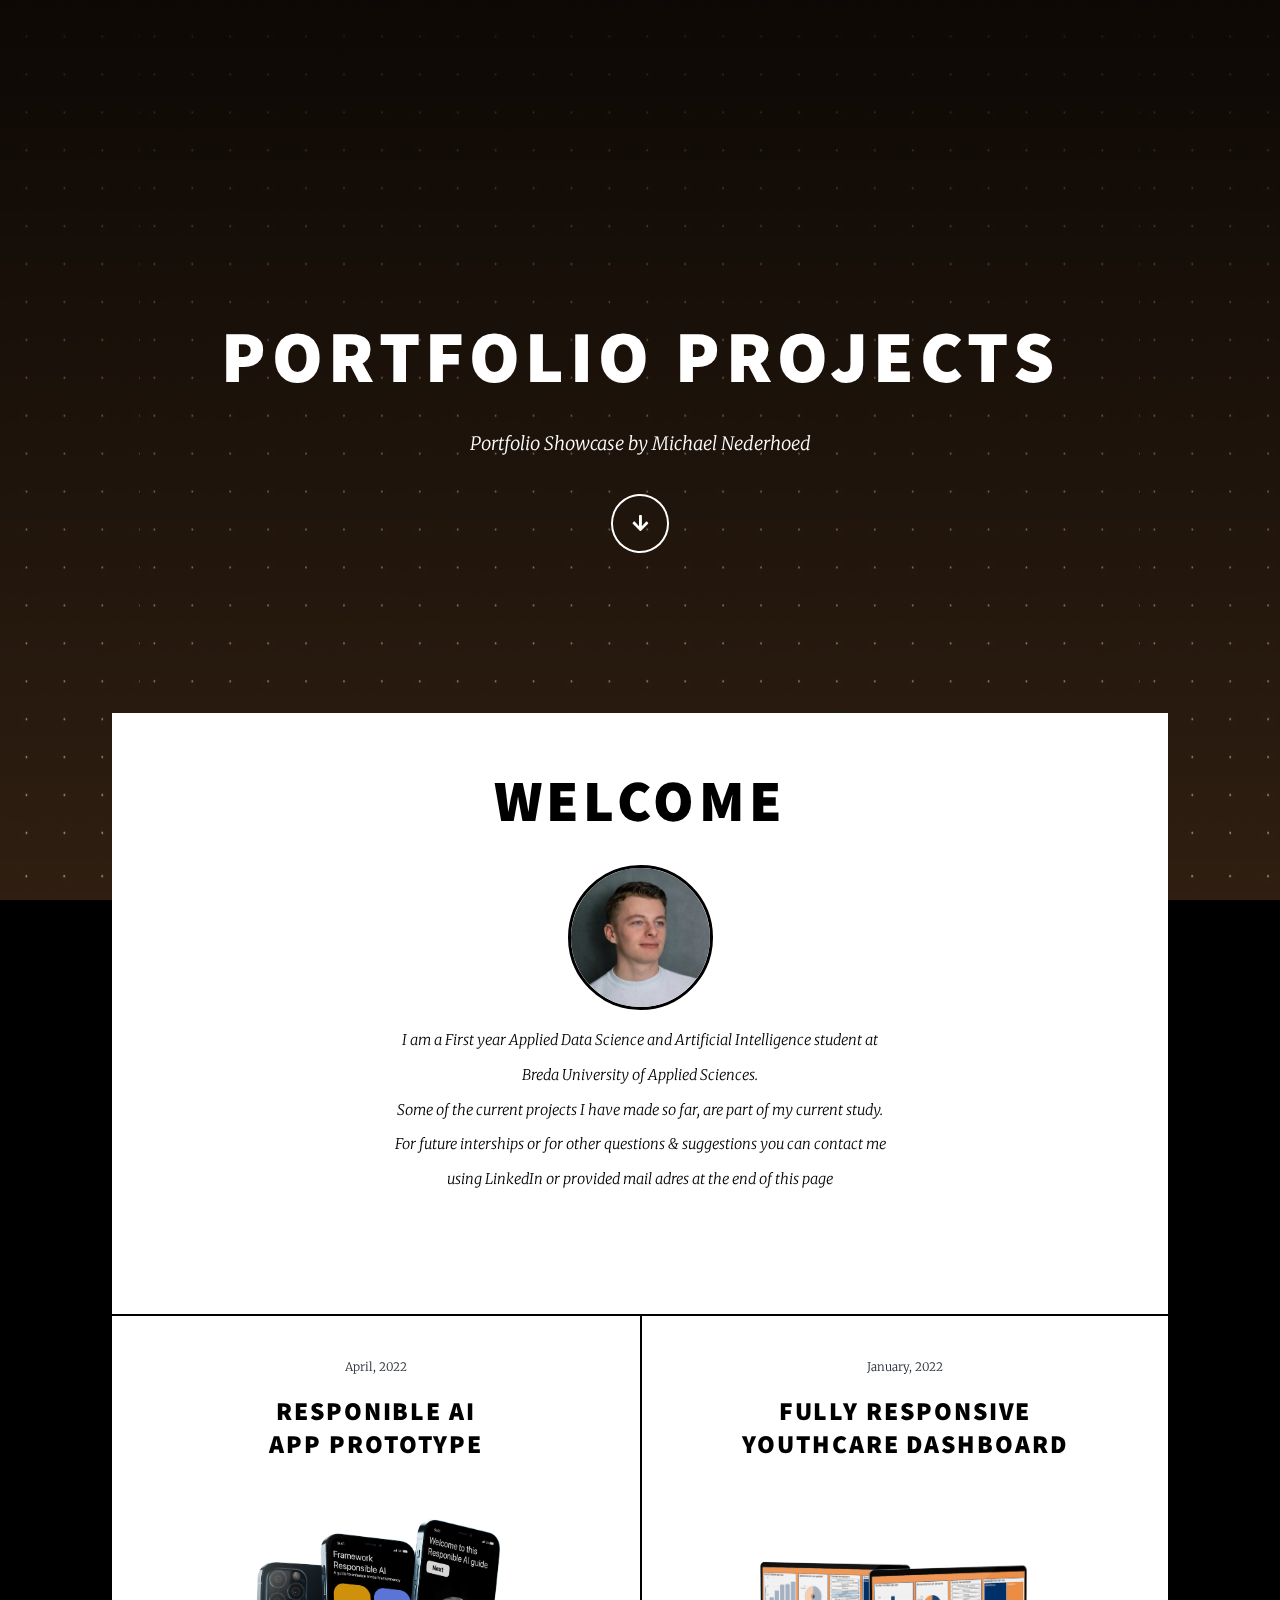
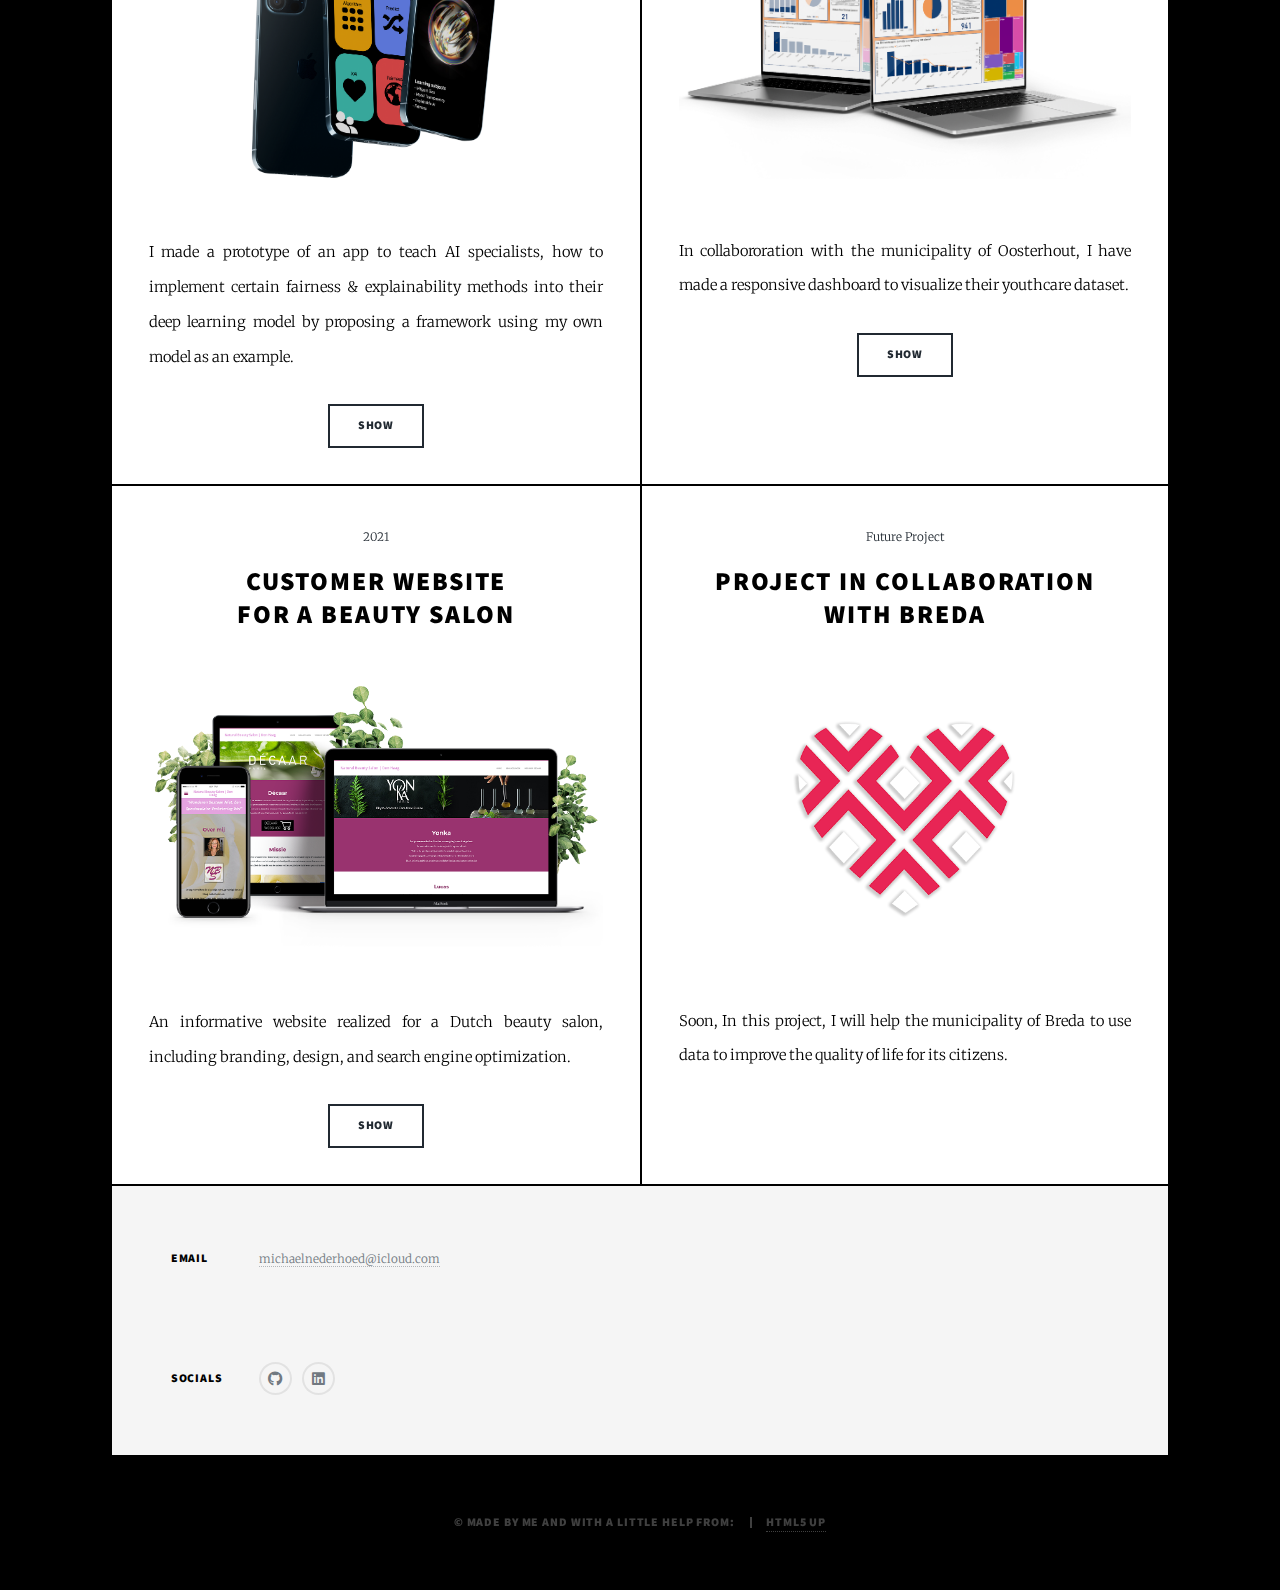
==== index.html @ 2bfc68b0 "Design update" ====
<!DOCTYPE HTML>
<!--
	Massively by HTML5 UP
	html5up.net | @ajlkn
	Free for personal and commercial use under the CCA 3.0 license (html5up.net/license)
-->
<html>
	<head>
		<title>MichaelNew Portfolio</title>
		<meta charset="utf-8" />
		<meta name="viewport" content="width=device-width, initial-scale=1, user-scalable=no" />
		<link rel="stylesheet" href="assets/css/main.css" />
		<noscript><link rel="stylesheet" href="assets/css/noscript.css" /></noscript>
	</head>
	<body class="is-preload">

		<!-- Wrapper -->
			<div id="wrapper" class="fade-in">


				  

				<!-- Intro -->
					<div id="intro" class="intro">
						<div class="web-cam">
						<video width="400" height="300" autoplay loop muted playsinline>
							<source src="images/bg_2.mp4" type="video/mp4">

						  Your browser does not support the video tag.
						  </video> </div>
						<h1>Portfolio Projects
						</h1>
						<p class="intro">Portfolio Showcase by Michael Nederhoed</p>
						<ul class="actions">
							<li><a href="#main" class="button icon solid solo fa-arrow-down scrolly">Continue</a></li>
						</ul>
						
					</div>

				<!-- Header -->


				<!-- Nav -->


				<!-- Main -->
					<div id="main">

						<!-- Featured Post -->
							<article class="post featured">
								<header class="major">
									<h2>Welcome</h2>
									<img src="images/me.jpeg" alt="" class="image--cover" />
									<p>I am a First year Applied Data Science and Artificial Intelligence student at<br> Breda University of Applied Sciences.</p> 
									<p>Some of the current projects I have made so far, are part of my current study.</p>
									<p>For future interships or for other questions & suggestions you can contact me <br>using LinkedIn or provided mail adres at the end of this page</p>
									
								</header>
								<ul class="actions special">
								</ul>
								
							</article>
							

						<!-- Posts -->
							<section class="posts">
								<article>
									<header>
										<span class="date">April, 2022</span>
										<h2>Responible AI <br /> App Prototype</h2>
									</header>
									<a href="#" class="image fit"><img src="images/prototype.png" alt="" /></a>
									<p>I made a prototype of an app to teach AI specialists, how to implement certain fairness & explainability methods into their deep learning model by proposing a framework using my own model as an example.</p>
									<ul class="actions special">
										<li><a href="#" class="button">Show</a></li>
									</ul>
								</article>
								<article>
									<header>
										<span class="date">January, 2022</span>
										<h2>Fully Responsive<br />
											Youthcare Dashboard</h2>
									</header>
									<a class="image fit"><img src="images/dashboard.png" alt="" /></a>
									<p>In collabororation with the municipality of Oosterhout, I have made a responsive dashboard to visualize their youthcare dataset.</p>
									<ul class="actions special">
										<li><a href="#" class="button">Show</a></li>
									</ul>
								</article>
								<article>
									<header>
										<span class="date">2021</span>
										<h2>Customer Website<br />
											For a Beauty Salon</h2>
									</header>
									<a class="image fit"><img src="images/site.png" alt="" /></a>
									<p>An informative website realized for a Dutch beauty salon, including branding, design, and search engine optimization.</p>
									<ul class="actions special">
										<li><a href="#" class="button">Show</a></li>
									</ul>
								</article>
								<article>
									<header>
										<span class="date">Future Project</span>
										<h2>Project in Collaboration<br />With Breda</h2>
									</header>
									<a class="image fit"><img src="images/breda.png" alt="" /></a>
									<p>Soon, In this project, I will help the municipality of Breda to use data to improve the quality of life for its citizens.</p>
									<ul class="actions special">
									</ul>
								</article>

							</section>

						<!-- Footer -->


					</div>

				<!-- Footer -->
					<footer id="footer">

						<section class="split contact">
							
							<section>
								<h3>Email</h3>
								<p><a href="#">michaelnederhoed@icloud.com</a></p>
							</section>
							<section>
								<h3>Socials</h3>
								<ul class="icons alt">
									<li><a href="https://github.com/MichaelNed/Portfolio class=" class= "icon brands alt fa-github"><span class="label">GitHub</span></a></li>
									<li><a href="https://www.linkedin.com/in/michaelnederhoed/" class="icon brands alt fa-linkedin"><span class="label">LinkedIN</span></a></li>
								</ul>
							</section>
						</section>
					</footer>

				<!-- Copyright -->
					<div id="copyright">
						<ul><li>&copy; Made by me and with a little help from: </li><li> <a href="https://html5up.net">HTML5 UP</a></li></ul>
					</div>

			</div>

		<!-- Scripts -->
			<script src="assets/js/jquery.min.js"></script>
			<script src="assets/js/jquery.scrolly.min.js"></script>
			<script src="assets/js/browser.min.js"></script>
			<script src="assets/js/breakpoints.min.js"></script>
			<script src="assets/js/util.js"></script>
			<script src="assets/js/main.js"></script>

	</body>
</html>
---- assets/css/main.css ----
@import url(fontawesome-all.min.css);
@import url("https://fonts.googleapis.com/css?family=Merriweather:300,700,300italic,700italic|Source+Sans+Pro:900");

/*
	Massively by HTML5 UP
	html5up.net | @ajlkn
	Free for personal and commercial use under the CCA 3.0 license (html5up.net/license)
*/

html, body, div, span, applet, object,
iframe, h1, h2, h3, h4, h5, h6, p, blockquote,
pre, a, abbr, acronym, address, big, cite,
code, del, dfn, em, img, ins, kbd, q, s, samp,
small, strike, strong, sub, sup, tt, var, b,
u, i, center, dl, dt, dd, ol, ul, li, fieldset,
form, label, legend, table, caption, tbody,
tfoot, thead, tr, th, td, article, aside,
canvas, details, embed, figure, figcaption,
footer, header, hgroup, menu, nav, output, ruby,
section, summary, time, mark, audio, video {
	margin: 0;
	padding: 0;
	border: 0;
	font-size: 100%;
	font: inherit;
	vertical-align: baseline;}

/article>, aside, details, figcaption, figure,
footer, header, hgroup, menu, nav, section {
	display: block;}

body {
	line-height: 1;
}

ol, ul {
	list-style: none;
}

blockquote, q {
	quotes: none;
}

	blockquote:before, blockquote:after, q:before, q:after {
		content: '';
		content: none;
	}

table {
	border-collapse: collapse;
	border-spacing: 0;
}
.image--cover {
	width: 145px;
	height: 145px;
	border-radius: 50%;
	border: 3px solid rgb(0, 0, 0);
  
	object-fit: cover;
	object-position: center right;
  }

.web-cam video {
  width: 280px;
  height: 295px;
  border-radius: 100%;
  object-fit: cover;
  background-position: center center;
  padding: 40px;
  padding-top: 55px;


}

body {
	-webkit-text-size-adjust: none;
}

mark {
	background-color: transparent;
	color: inherit;
}

input::-moz-focus-inner {
	border: 0;
	padding: 0;
}

input, select, textarea {
	-moz-appearance: none;
	-webkit-appearance: none;
	-ms-appearance: none;
	appearance: none;
}

/* Basic */

	@-ms-viewport {
		width: device-width;
	}

	body {
		-ms-overflow-style: scrollbar;
	}



	html {
		box-sizing: border-box;
	}

	*, *:before, *:after {
		box-sizing: inherit;
	}

	body {
		background-color: #000000;
	}

		body.is-preload *, body.is-preload *:before, body.is-preload *:after {
			-moz-animation: none !important;
			-webkit-animation: none !important;
			-ms-animation: none !important;
			animation: none !important;
			-moz-transition: none !important;
			-webkit-transition: none !important;
			-ms-transition: none !important;
			transition: none !important;
		}

/* Type */

	html {
		font-size: 16pt;
	}

		@media screen and (max-width: 1680px) {

			html {
				font-size: 12pt;
			}

		}
		

		@media screen and (max-width: 1280px) {

			html {
				font-size: 11pt;
			}

		}

		@media screen and (max-width: 360px) {

			html {
				font-size: 10pt;
			}

		}

	body {
		color: #212931;
	}

	body, input, select, textarea {
		font-family: "Merriweather", Georgia, serif;
		font-weight: 300;
		font-size: 1rem;
		line-height: 2.375;
	}

	a {
		-moz-transition: color 0.2s ease-in-out, background-color 0.2s ease-in-out, border-color 0.2s ease-in-out, box-shadow 0.2s ease-in-out;
		-webkit-transition: color 0.2s ease-in-out, background-color 0.2s ease-in-out, border-color 0.2s ease-in-out, box-shadow 0.2s ease-in-out;
		-ms-transition: color 0.2s ease-in-out, background-color 0.2s ease-in-out, border-color 0.2s ease-in-out, box-shadow 0.2s ease-in-out;
		transition: color 0.2s ease-in-out, background-color 0.2s ease-in-out, border-color 0.2s ease-in-out, box-shadow 0.2s ease-in-out;
		border-bottom: dotted 1px;
		text-decoration: none;
	}

		a:hover {
			border-bottom-color: transparent;
		}

	strong, b {
		font-weight: 600;
	}

	em, i {
		font-style: italic;
	}

	p {
		text-align: justify;
		margin: 0 0 0rem 0;
		color: #000000;
	}
	.intro p {
		text-align: justify;
		margin: 0 0 0rem 0;
		color: #ffffff;
	}
	h1, h2, h3, h4, h5, h6 {
		font-family: "Source Sans Pro", Helvetica, sans-serif;
		font-weight: 900;
		line-height: 1.5;
		letter-spacing: 0.075em;
		text-transform: uppercase;
		margin: 0 0 1rem 0;
	}

		h1 a, h2 a, h3 a, h4 a, h5 a, h6 a {
			border-bottom: 0;
			color: inherit;
			text-decoration: none;
		}

	h1 {
		font-size: 4rem;
		line-height: 1.1;
		margin: 0 0 2rem 0;
	}

	h2 {
		font-size: 1.75rem;
		line-height: 1.3;
		margin: 0 0 1.5rem 0;
	}

	h3 {
		font-size: 1.25rem;
		margin: 0 0 1.5rem 0;
	}

	h4 {
		font-size: 1rem;
	}

	h5 {
		font-size: 0.9rem;
	}

	h6 {
		font-size: 0.8rem;
	}

	sub {
		font-size: 0.8rem;
		position: relative;
		top: 0.5rem;
	}

	sup {
		font-size: 0.8rem;
		position: relative;
		top: -0.5rem;
	}

	blockquote {
		border-left: solid 4px;
		font-style: italic;
		margin: 0 0 2rem 0;
		padding: 0.5rem 0 0.5rem 2rem;
	}

	code {
		border: solid 2px;
		font-family: "Courier New", monospace;
		font-size: 0.9rem;
		margin: 0 0.25rem;
		padding: 0.25rem 0.65rem;
	}

	pre {
		-webkit-overflow-scrolling: touch;
		font-family: "Courier New", monospace;
		font-size: 0.9rem;
		margin: 0 0 2rem 0;
	}

		pre code {
			display: block;
			line-height: 1.75;
			padding: 1rem 1.5rem;
			overflow-x: auto;
		}

	hr {
		border: 0;
		border-bottom: solid 2px;
		margin: 3rem 0;
	}

		hr.major {
			margin: 5rem 0;
		}

	.align-left {
		text-align: left;
	}

	.align-center {
		text-align: center;
	}

	.align-right {
		text-align: right;
	}

	input, select, textarea {
		color: #212931;
	}

	a {
		color: #212931;
		border-bottom-color: rgba(33, 41, 49, 0.5);
	}

		a:hover {
			border-bottom-color: transparent;
			color: #18bfef !important;
		}

	strong, b {
		color: #212931;
	}

	h1, h2, h3, h4, h5, h6 {
		color: #000000;
	}

	blockquote {
		border-left-color: #000000;
	}

	code {
		background: rgba(0, 0, 0, 0.806);
		border-color: #000000;
	}

	hr {
		border-bottom-color: #eeeeee;
	}

/* Row */

	.row {
		display: flex;
		flex-wrap: wrap;
		box-sizing: border-box;
		align-items: stretch;
	}

		.row > * {
			box-sizing: border-box;
		}

		.row.gtr-uniform > * > :last-child {
			margin-bottom: 0;
		}

		.row.aln-left {
			justify-content: flex-start;
		}

		.row.aln-center {
			justify-content: center;
		}

		.row.aln-right {
			justify-content: flex-end;
		}

		.row.aln-top {
			align-items: flex-start;
		}

		.row.aln-middle {
			align-items: center;
		}

		.row.aln-bottom {
			align-items: flex-end;
		}

		.row > .imp {
			order: -1;
		}

		.row > .col-1 {
			width: 8.33333%;
		}

		.row > .off-1 {
			margin-left: 8.33333%;
		}

		.row > .col-2 {
			width: 16.66667%;
		}

		.row > .off-2 {
			margin-left: 16.66667%;
		}

		.row > .col-3 {
			width: 25%;
		}

		.row > .off-3 {
			margin-left: 25%;
		}

		.row > .col-4 {
			width: 33.33333%;
		}

		.row > .off-4 {
			margin-left: 33.33333%;
		}

		.row > .col-5 {
			width: 41.66667%;
		}

		.row > .off-5 {
			margin-left: 41.66667%;
		}

		.row > .col-6 {
			width: 50%;
		}

		.row > .off-6 {
			margin-left: 50%;
		}

		.row > .col-7 {
			width: 58.33333%;
		}

		.row > .off-7 {
			margin-left: 58.33333%;
		}

		.row > .col-8 {
			width: 66.66667%;
		}

		.row > .off-8 {
			margin-left: 66.66667%;
		}

		.row > .col-9 {
			width: 75%;
		}

		.row > .off-9 {
			margin-left: 75%;
		}

		.row > .col-10 {
			width: 83.33333%;
		}

		.row > .off-10 {
			margin-left: 83.33333%;
		}

		.row > .col-11 {
			width: 91.66667%;
		}

		.row > .off-11 {
			margin-left: 91.66667%;
		}

		.row > .col-12 {
			width: 100%;
		}

		.row > .off-12 {
			margin-left: 100%;
		}

		.row.gtr-0 {
			margin-top: 0;
			margin-left: 0rem;
		}

			.row.gtr-0 > * {
				padding: 0 0 0 0rem;
			}

			.row.gtr-0.gtr-uniform {
				margin-top: 0rem;
			}

				.row.gtr-0.gtr-uniform > * {
					padding-top: 0rem;
				}

		.row.gtr-25 {
			margin-top: 0;
			margin-left: -0.375rem;
		}

			.row.gtr-25 > * {
				padding: 0 0 0 0.375rem;
			}

			.row.gtr-25.gtr-uniform {
				margin-top: -0.375rem;
			}

				.row.gtr-25.gtr-uniform > * {
					padding-top: 0.375rem;
				}

		.row.gtr-50 {
			margin-top: 0;
			margin-left: -0.75rem;
		}

			.row.gtr-50 > * {
				padding: 0 0 0 0.75rem;
			}

			.row.gtr-50.gtr-uniform {
				margin-top: -0.75rem;
			}

				.row.gtr-50.gtr-uniform > * {
					padding-top: 0.75rem;
				}

		.row {
			margin-top: 0;
			margin-left: -1.5rem;
		}

			.row > * {
				padding: 0 0 0 1.5rem;
			}

			.row.gtr-uniform {
				margin-top: -1.5rem;
			}

				.row.gtr-uniform > * {
					padding-top: 1.5rem;
				}

		.row.gtr-150 {
			margin-top: 0;
			margin-left: -2.25rem;
		}

			.row.gtr-150 > * {
				padding: 0 0 0 2.25rem;
			}

			.row.gtr-150.gtr-uniform {
				margin-top: -2.25rem;
			}

				.row.gtr-150.gtr-uniform > * {
					padding-top: 2.25rem;
				}

		.row.gtr-200 {
			margin-top: 0;
			margin-left: -3rem;
		}

			.row.gtr-200 > * {
				padding: 0 0 0 3rem;
			}

			.row.gtr-200.gtr-uniform {
				margin-top: -3rem;
			}

				.row.gtr-200.gtr-uniform > * {
					padding-top: 3rem;
				}

		@media screen and (max-width: 1680px) {

			.row {
				display: flex;
				flex-wrap: wrap;
				box-sizing: border-box;
				align-items: stretch;
			}

				.row > * {
					box-sizing: border-box;
				}

				.row.gtr-uniform > * > :last-child {
					margin-bottom: 0;
				}

				.row.aln-left {
					justify-content: flex-start;
				}

				.row.aln-center {
					justify-content: center;
				}

				.row.aln-right {
					justify-content: flex-end;
				}

				.row.aln-top {
					align-items: flex-start;
				}

				.row.aln-middle {
					align-items: center;
				}

				.row.aln-bottom {
					align-items: flex-end;
				}

				.row > .imp-xlarge {
					order: -1;
				}

				.row > .col-1-xlarge {
					width: 8.33333%;
				}

				.row > .off-1-xlarge {
					margin-left: 8.33333%;
				}

				.row > .col-2-xlarge {
					width: 16.66667%;
				}

				.row > .off-2-xlarge {
					margin-left: 16.66667%;
				}

				.row > .col-3-xlarge {
					width: 25%;
				}

				.row > .off-3-xlarge {
					margin-left: 25%;
				}

				.row > .col-4-xlarge {
					width: 33.33333%;
				}

				.row > .off-4-xlarge {
					margin-left: 33.33333%;
				}

				.row > .col-5-xlarge {
					width: 41.66667%;
				}

				.row > .off-5-xlarge {
					margin-left: 41.66667%;
				}

				.row > .col-6-xlarge {
					width: 50%;
				}

				.row > .off-6-xlarge {
					margin-left: 50%;
				}

				.row > .col-7-xlarge {
					width: 58.33333%;
				}

				.row > .off-7-xlarge {
					margin-left: 58.33333%;
				}

				.row > .col-8-xlarge {
					width: 66.66667%;
				}

				.row > .off-8-xlarge {
					margin-left: 66.66667%;
				}

				.row > .col-9-xlarge {
					width: 75%;
				}

				.row > .off-9-xlarge {
					margin-left: 75%;
				}

				.row > .col-10-xlarge {
					width: 83.33333%;
				}

				.row > .off-10-xlarge {
					margin-left: 83.33333%;
				}

				.row > .col-11-xlarge {
					width: 91.66667%;
				}

				.row > .off-11-xlarge {
					margin-left: 91.66667%;
				}

				.row > .col-12-xlarge {
					width: 100%;
				}

				.row > .off-12-xlarge {
					margin-left: 100%;
				}

				.row.gtr-0 {
					margin-top: 0;
					margin-left: 0rem;
				}

					.row.gtr-0 > * {
						padding: 0 0 0 0rem;
					}

					.row.gtr-0.gtr-uniform {
						margin-top: 0rem;
					}

						.row.gtr-0.gtr-uniform > * {
							padding-top: 0rem;
						}

				.row.gtr-25 {
					margin-top: 0;
					margin-left: -0.375rem;
				}

					.row.gtr-25 > * {
						padding: 0 0 0 0.375rem;
					}

					.row.gtr-25.gtr-uniform {
						margin-top: -0.375rem;
					}

						.row.gtr-25.gtr-uniform > * {
							padding-top: 0.375rem;
						}

				.row.gtr-50 {
					margin-top: 0;
					margin-left: -0.75rem;
				}

					.row.gtr-50 > * {
						padding: 0 0 0 0.75rem;
					}

					.row.gtr-50.gtr-uniform {
						margin-top: -0.75rem;
					}

						.row.gtr-50.gtr-uniform > * {
							padding-top: 0.75rem;
						}

				.row {
					margin-top: 0;
					margin-left: -1.5rem;
				}

					.row > * {
						padding: 0 0 0 1.5rem;
					}

					.row.gtr-uniform {
						margin-top: -1.5rem;
					}

						.row.gtr-uniform > * {
							padding-top: 1.5rem;
						}

				.row.gtr-150 {
					margin-top: 0;
					margin-left: -2.25rem;
				}

					.row.gtr-150 > * {
						padding: 0 0 0 2.25rem;
					}

					.row.gtr-150.gtr-uniform {
						margin-top: -2.25rem;
					}

						.row.gtr-150.gtr-uniform > * {
							padding-top: 2.25rem;
						}

				.row.gtr-200 {
					margin-top: 0;
					margin-left: -3rem;
				}

					.row.gtr-200 > * {
						padding: 0 0 0 3rem;
					}

					.row.gtr-200.gtr-uniform {
						margin-top: -3rem;
					}

						.row.gtr-200.gtr-uniform > * {
							padding-top: 3rem;
						}

		}

		@media screen and (max-width: 1280px) {

			.row {
				display: flex;
				flex-wrap: wrap;
				box-sizing: border-box;
				align-items: stretch;
			}

				.row > * {
					box-sizing: border-box;
				}

				.row.gtr-uniform > * > :last-child {
					margin-bottom: 0;
				}

				.row.aln-left {
					justify-content: flex-start;
				}

				.row.aln-center {
					justify-content: center;
				}

				.row.aln-right {
					justify-content: flex-end;
				}

				.row.aln-top {
					align-items: flex-start;
				}

				.row.aln-middle {
					align-items: center;
				}

				.row.aln-bottom {
					align-items: flex-end;
				}

				.row > .imp-large {
					order: -1;
				}

				.row > .col-1-large {
					width: 8.33333%;
				}

				.row > .off-1-large {
					margin-left: 8.33333%;
				}

				.row > .col-2-large {
					width: 16.66667%;
				}

				.row > .off-2-large {
					margin-left: 16.66667%;
				}

				.row > .col-3-large {
					width: 25%;
				}

				.row > .off-3-large {
					margin-left: 25%;
				}

				.row > .col-4-large {
					width: 33.33333%;
				}

				.row > .off-4-large {
					margin-left: 33.33333%;
				}

				.row > .col-5-large {
					width: 41.66667%;
				}

				.row > .off-5-large {
					margin-left: 41.66667%;
				}

				.row > .col-6-large {
					width: 50%;
				}

				.row > .off-6-large {
					margin-left: 50%;
				}

				.row > .col-7-large {
					width: 58.33333%;
				}

				.row > .off-7-large {
					margin-left: 58.33333%;
				}

				.row > .col-8-large {
					width: 66.66667%;
				}

				.row > .off-8-large {
					margin-left: 66.66667%;
				}

				.row > .col-9-large {
					width: 75%;
				}

				.row > .off-9-large {
					margin-left: 75%;
				}

				.row > .col-10-large {
					width: 83.33333%;
				}

				.row > .off-10-large {
					margin-left: 83.33333%;
				}

				.row > .col-11-large {
					width: 91.66667%;
				}

				.row > .off-11-large {
					margin-left: 91.66667%;
				}

				.row > .col-12-large {
					width: 100%;
				}

				.row > .off-12-large {
					margin-left: 100%;
				}

				.row.gtr-0 {
					margin-top: 0;
					margin-left: 0rem;
				}

					.row.gtr-0 > * {
						padding: 0 0 0 0rem;
					}

					.row.gtr-0.gtr-uniform {
						margin-top: 0rem;
					}

						.row.gtr-0.gtr-uniform > * {
							padding-top: 0rem;
						}

				.row.gtr-25 {
					margin-top: 0;
					margin-left: -0.375rem;
				}

					.row.gtr-25 > * {
						padding: 0 0 0 0.375rem;
					}

					.row.gtr-25.gtr-uniform {
						margin-top: -0.375rem;
					}

						.row.gtr-25.gtr-uniform > * {
							padding-top: 0.375rem;
						}

				.row.gtr-50 {
					margin-top: 0;
					margin-left: -0.75rem;
				}

					.row.gtr-50 > * {
						padding: 0 0 0 0.75rem;
					}

					.row.gtr-50.gtr-uniform {
						margin-top: -0.75rem;
					}

						.row.gtr-50.gtr-uniform > * {
							padding-top: 0.75rem;
						}

				.row {
					margin-top: 0;
					margin-left: -1.5rem;
				}

					.row > * {
						padding: 0 0 0 1.5rem;
					}

					.row.gtr-uniform {
						margin-top: -1.5rem;
					}

						.row.gtr-uniform > * {
							padding-top: 1.5rem;
						}

				.row.gtr-150 {
					margin-top: 0;
					margin-left: -2.25rem;
				}

					.row.gtr-150 > * {
						padding: 0 0 0 2.25rem;
					}

					.row.gtr-150.gtr-uniform {
						margin-top: -2.25rem;
					}

						.row.gtr-150.gtr-uniform > * {
							padding-top: 2.25rem;
						}

				.row.gtr-200 {
					margin-top: 0;
					margin-left: -3rem;
				}

					.row.gtr-200 > * {
						padding: 0 0 0 3rem;
					}

					.row.gtr-200.gtr-uniform {
						margin-top: -3rem;
					}

						.row.gtr-200.gtr-uniform > * {
							padding-top: 3rem;
						}

		}

		@media screen and (max-width: 980px) {

			.row {
				display: flex;
				flex-wrap: wrap;
				box-sizing: border-box;
				align-items: stretch;
			}

				.row > * {
					box-sizing: border-box;
				}

				.row.gtr-uniform > * > :last-child {
					margin-bottom: 0;
				}

				.row.aln-left {
					justify-content: flex-start;
				}

				.row.aln-center {
					justify-content: center;
				}

				.row.aln-right {
					justify-content: flex-end;
				}

				.row.aln-top {
					align-items: flex-start;
				}

				.row.aln-middle {
					align-items: center;
				}

				.row.aln-bottom {
					align-items: flex-end;
				}

				.row > .imp-medium {
					order: -1;
				}

				.row > .col-1-medium {
					width: 8.33333%;
				}

				.row > .off-1-medium {
					margin-left: 8.33333%;
				}

				.row > .col-2-medium {
					width: 16.66667%;
				}

				.row > .off-2-medium {
					margin-left: 16.66667%;
				}

				.row > .col-3-medium {
					width: 25%;
				}

				.row > .off-3-medium {
					margin-left: 25%;
				}

				.row > .col-4-medium {
					width: 33.33333%;
				}

				.row > .off-4-medium {
					margin-left: 33.33333%;
				}

				.row > .col-5-medium {
					width: 41.66667%;
				}

				.row > .off-5-medium {
					margin-left: 41.66667%;
				}

				.row > .col-6-medium {
					width: 50%;
				}

				.row > .off-6-medium {
					margin-left: 50%;
				}

				.row > .col-7-medium {
					width: 58.33333%;
				}

				.row > .off-7-medium {
					margin-left: 58.33333%;
				}

				.row > .col-8-medium {
					width: 66.66667%;
				}

				.row > .off-8-medium {
					margin-left: 66.66667%;
				}

				.row > .col-9-medium {
					width: 75%;
				}

				.row > .off-9-medium {
					margin-left: 75%;
				}

				.row > .col-10-medium {
					width: 83.33333%;
				}

				.row > .off-10-medium {
					margin-left: 83.33333%;
				}

				.row > .col-11-medium {
					width: 91.66667%;
				}

				.row > .off-11-medium {
					margin-left: 91.66667%;
				}

				.row > .col-12-medium {
					width: 100%;
				}

				.row > .off-12-medium {
					margin-left: 100%;
				}

				.row.gtr-0 {
					margin-top: 0;
					margin-left: 0rem;
				}

					.row.gtr-0 > * {
						padding: 0 0 0 0rem;
					}

					.row.gtr-0.gtr-uniform {
						margin-top: 0rem;
					}

						.row.gtr-0.gtr-uniform > * {
							padding-top: 0rem;
						}

				.row.gtr-25 {
					margin-top: 0;
					margin-left: -0.375rem;
				}

					.row.gtr-25 > * {
						padding: 0 0 0 0.375rem;
					}

					.row.gtr-25.gtr-uniform {
						margin-top: -0.375rem;
					}

						.row.gtr-25.gtr-uniform > * {
							padding-top: 0.375rem;
						}

				.row.gtr-50 {
					margin-top: 0;
					margin-left: -0.75rem;
				}

					.row.gtr-50 > * {
						padding: 0 0 0 0.75rem;
					}

					.row.gtr-50.gtr-uniform {
						margin-top: -0.75rem;
					}

						.row.gtr-50.gtr-uniform > * {
							padding-top: 0.75rem;
						}

				.row {
					margin-top: 0;
					margin-left: -1.5rem;
				}

					.row > * {
						padding: 0 0 0 1.5rem;
					}

					.row.gtr-uniform {
						margin-top: -1.5rem;
					}

						.row.gtr-uniform > * {
							padding-top: 1.5rem;
						}

				.row.gtr-150 {
					margin-top: 0;
					margin-left: -2.25rem;
				}

					.row.gtr-150 > * {
						padding: 0 0 0 2.25rem;
					}

					.row.gtr-150.gtr-uniform {
						margin-top: -2.25rem;
					}

						.row.gtr-150.gtr-uniform > * {
							padding-top: 2.25rem;
						}

				.row.gtr-200 {
					margin-top: 0;
					margin-left: -3rem;
				}

					.row.gtr-200 > * {
						padding: 0 0 0 3rem;
					}

					.row.gtr-200.gtr-uniform {
						margin-top: -3rem;
					}

						.row.gtr-200.gtr-uniform > * {
							padding-top: 3rem;
						}

		}

		@media screen and (max-width: 736px) {

			.row {
				display: flex;
				flex-wrap: wrap;
				box-sizing: border-box;
				align-items: stretch;
			}

				.row > * {
					box-sizing: border-box;
				}

				.row.gtr-uniform > * > :last-child {
					margin-bottom: 0;
				}

				.row.aln-left {
					justify-content: flex-start;
				}

				.row.aln-center {
					justify-content: center;
				}

				.row.aln-right {
					justify-content: flex-end;
				}

				.row.aln-top {
					align-items: flex-start;
				}

				.row.aln-middle {
					align-items: center;
				}

				.row.aln-bottom {
					align-items: flex-end;
				}

				.row > .imp-small {
					order: -1;
				}

				.row > .col-1-small {
					width: 8.33333%;
				}

				.row > .off-1-small {
					margin-left: 8.33333%;
				}

				.row > .col-2-small {
					width: 16.66667%;
				}

				.row > .off-2-small {
					margin-left: 16.66667%;
				}

				.row > .col-3-small {
					width: 25%;
				}

				.row > .off-3-small {
					margin-left: 25%;
				}

				.row > .col-4-small {
					width: 33.33333%;
				}

				.row > .off-4-small {
					margin-left: 33.33333%;
				}

				.row > .col-5-small {
					width: 41.66667%;
				}

				.row > .off-5-small {
					margin-left: 41.66667%;
				}

				.row > .col-6-small {
					width: 50%;
				}

				.row > .off-6-small {
					margin-left: 50%;
				}

				.row > .col-7-small {
					width: 58.33333%;
				}

				.row > .off-7-small {
					margin-left: 58.33333%;
				}

				.row > .col-8-small {
					width: 66.66667%;
				}

				.row > .off-8-small {
					margin-left: 66.66667%;
				}

				.row > .col-9-small {
					width: 75%;
				}

				.row > .off-9-small {
					margin-left: 75%;
				}

				.row > .col-10-small {
					width: 83.33333%;
				}

				.row > .off-10-small {
					margin-left: 83.33333%;
				}

				.row > .col-11-small {
					width: 91.66667%;
				}

				.row > .off-11-small {
					margin-left: 91.66667%;
				}

				.row > .col-12-small {
					width: 100%;
				}

				.row > .off-12-small {
					margin-left: 100%;
				}

				.row.gtr-0 {
					margin-top: 0;
					margin-left: 0rem;
				}

					.row.gtr-0 > * {
						padding: 0 0 0 0rem;
					}

					.row.gtr-0.gtr-uniform {
						margin-top: 0rem;
					}

						.row.gtr-0.gtr-uniform > * {
							padding-top: 0rem;
						}

				.row.gtr-25 {
					margin-top: 0;
					margin-left: -0.375rem;
				}

					.row.gtr-25 > * {
						padding: 0 0 0 0.375rem;
					}

					.row.gtr-25.gtr-uniform {
						margin-top: -0.375rem;
					}

						.row.gtr-25.gtr-uniform > * {
							padding-top: 0.375rem;
						}

				.row.gtr-50 {
					margin-top: 0;
					margin-left: -0.75rem;
				}

					.row.gtr-50 > * {
						padding: 0 0 0 0.75rem;
					}

					.row.gtr-50.gtr-uniform {
						margin-top: -0.75rem;
					}

						.row.gtr-50.gtr-uniform > * {
							padding-top: 0.75rem;
						}

				.row {
					margin-top: 0;
					margin-left: -1.5rem;
				}

					.row > * {
						padding: 0 0 0 1.5rem;
					}

					.row.gtr-uniform {
						margin-top: -1.5rem;
					}

						.row.gtr-uniform > * {
							padding-top: 1.5rem;
						}

				.row.gtr-150 {
					margin-top: 0;
					margin-left: -2.25rem;
				}

					.row.gtr-150 > * {
						padding: 0 0 0 2.25rem;
					}

					.row.gtr-150.gtr-uniform {
						margin-top: -2.25rem;
					}

						.row.gtr-150.gtr-uniform > * {
							padding-top: 2.25rem;
						}

				.row.gtr-200 {
					margin-top: 0;
					margin-left: -3rem;
				}

					.row.gtr-200 > * {
						padding: 0 0 0 3rem;
					}

					.row.gtr-200.gtr-uniform {
						margin-top: -3rem;
					}

						.row.gtr-200.gtr-uniform > * {
							padding-top: 3rem;
						}

		}

		
		@media screen and (max-width: 360px) {

			.row {
				display: flex;
				flex-wrap: wrap;
				box-sizing: border-box;
				align-items: stretch;
			}

				.row > * {
					box-sizing: border-box;
				}

				.row.gtr-uniform > * > :last-child {
					margin-bottom: 0;
				}

				.row.aln-left {
					justify-content: flex-start;
				}

				.row.aln-center {
					justify-content: center;
				}

				.row.aln-right {
					justify-content: flex-end;
				}

				.row.aln-top {
					align-items: flex-start;
				}

				.row.aln-middle {
					align-items: center;
				}

				.row.aln-bottom {
					align-items: flex-end;
				}

				.row > .imp-xxsmall {
					order: -1;
				}

				.row > .col-1-xxsmall {
					width: 8.33333%;
				}

				.row > .off-1-xxsmall {
					margin-left: 8.33333%;
				}

				.row > .col-2-xxsmall {
					width: 16.66667%;
				}

				.row > .off-2-xxsmall {
					margin-left: 16.66667%;
				}

				.row > .col-3-xxsmall {
					width: 25%;
				}

				.row > .off-3-xxsmall {
					margin-left: 25%;
				}

				.row > .col-4-xxsmall {
					width: 33.33333%;
				}

				.row > .off-4-xxsmall {
					margin-left: 33.33333%;
				}

				.row > .col-5-xxsmall {
					width: 41.66667%;
				}

				.row > .off-5-xxsmall {
					margin-left: 41.66667%;
				}

				.row > .col-6-xxsmall {
					width: 50%;
				}

				.row > .off-6-xxsmall {
					margin-left: 50%;
				}

				.row > .col-7-xxsmall {
					width: 58.33333%;
				}

				.row > .off-7-xxsmall {
					margin-left: 58.33333%;
				}

				.row > .col-8-xxsmall {
					width: 66.66667%;
				}

				.row > .off-8-xxsmall {
					margin-left: 66.66667%;
				}

				.row > .col-9-xxsmall {
					width: 75%;
				}

				.row > .off-9-xxsmall {
					margin-left: 75%;
				}

				.row > .col-10-xxsmall {
					width: 83.33333%;
				}

				.row > .off-10-xxsmall {
					margin-left: 83.33333%;
				}

				.row > .col-11-xxsmall {
					width: 91.66667%;
				}

				.row > .off-11-xxsmall {
					margin-left: 91.66667%;
				}

				.row > .col-12-xxsmall {
					width: 100%;
				}

				.row > .off-12-xxsmall {
					margin-left: 100%;
				}

				.row.gtr-0 {
					margin-top: 0;
					margin-left: 0rem;
				}

					.row.gtr-0 > * {
						padding: 0 0 0 0rem;
					}

					.row.gtr-0.gtr-uniform {
						margin-top: 0rem;
					}

						.row.gtr-0.gtr-uniform > * {
							padding-top: 0rem;
						}

				.row.gtr-25 {
					margin-top: 0;
					margin-left: -0.375rem;
				}

					.row.gtr-25 > * {
						padding: 0 0 0 0.375rem;
					}

					.row.gtr-25.gtr-uniform {
						margin-top: -0.375rem;
					}

						.row.gtr-25.gtr-uniform > * {
							padding-top: 0.375rem;
						}

				.row.gtr-50 {
					margin-top: 0;
					margin-left: -0.75rem;
				}

					.row.gtr-50 > * {
						padding: 0 0 0 0.75rem;
					}

					.row.gtr-50.gtr-uniform {
						margin-top: -0.75rem;
					}

						.row.gtr-50.gtr-uniform > * {
							padding-top: 0.75rem;
						}

				.row {
					margin-top: 0;
					margin-left: -1.5rem;
				}

					.row > * {
						padding: 0 0 0 1.5rem;
					}

					.row.gtr-uniform {
						margin-top: -1.5rem;
					}

						.row.gtr-uniform > * {
							padding-top: 1.5rem;
						}

				.row.gtr-150 {
					margin-top: 0;
					margin-left: -2.25rem;
				}

					.row.gtr-150 > * {
						padding: 0 0 0 2.25rem;
					}

					.row.gtr-150.gtr-uniform {
						margin-top: -2.25rem;
					}

						.row.gtr-150.gtr-uniform > * {
							padding-top: 2.25rem;
						}

				.row.gtr-200 {
					margin-top: 0;
					margin-left: -3rem;
				}

					.row.gtr-200 > * {
						padding: 0 0 0 3rem;
					}

					.row.gtr-200.gtr-uniform {
						margin-top: -3rem;
					}

						.row.gtr-200.gtr-uniform > * {
							padding-top: 3rem;
						}

		}

/* Box */

	.box {
		border: solid 2px;
		margin-bottom: 2rem;
		padding: 1.5rem;
	}

		.box > :last-child,
		.box > :last-child > :last-child,
		.box > :last-child > :last-child > :last-child {
			margin-bottom: 0;
		}

		.box.alt {
			border: 0;
			border-radius: 0;
			padding: 0;
		}

	.box {
		border-color: #000000;
	}

/* Button */

	input[type="submit"],
	input[type="reset"],
	input[type="button"],
	button,
	.button {
		-moz-appearance: none;
		-webkit-appearance: none;
		-ms-appearance: none;
		appearance: none;
		-moz-transition: background-color 0.2s ease-in-out, box-shadow 0.2s ease-in-out, color 0.2s ease-in-out;
		-webkit-transition: background-color 0.2s ease-in-out, box-shadow 0.2s ease-in-out, color 0.2s ease-in-out;
		-ms-transition: background-color 0.2s ease-in-out, box-shadow 0.2s ease-in-out, color 0.2s ease-in-out;
		transition: background-color 0.2s ease-in-out, box-shadow 0.2s ease-in-out, color 0.2s ease-in-out;
		border: 0;
		border-radius: 0;
		cursor: pointer;
		display: inline-block;
		font-family: "Source Sans Pro", Helvetica, sans-serif;
		font-size: 0.8rem;
		font-weight: 900;
		letter-spacing: 0.075em;
		height: 3rem;
		line-height: 3rem;
		padding: 0 2rem;
		text-align: center;
		text-decoration: none;
		text-transform: uppercase;
		white-space: nowrap;
	}

		input[type="submit"].icon:before,
		input[type="reset"].icon:before,
		input[type="button"].icon:before,
		button.icon:before,
		.button.icon:before {
			margin-right: 0.5rem;
		}

		input[type="submit"].icon.solo,
		input[type="reset"].icon.solo,
		input[type="button"].icon.solo,
		button.icon.solo,
		.button.icon.solo {
			position: relative;
			width: 4rem;
			height: 4rem;
			line-height: 4rem;
			border-radius: 4rem;
			text-indent: 4rem;
			overflow: hidden;
			padding: 0;
			white-space: nowrap;
		}

			input[type="submit"].icon.solo:before,
			input[type="reset"].icon.solo:before,
			input[type="button"].icon.solo:before,
			button.icon.solo:before,
			.button.icon.solo:before {
				position: absolute;
				display: block;
				top: 0;
				left: 0;
				width: inherit;
				height: inherit;
				line-height: inherit;
				font-size: 1.25rem;
				margin-right: 0;
				text-align: center;
				text-indent: 0;
			}

		input[type="submit"].fit,
		input[type="reset"].fit,
		input[type="button"].fit,
		button.fit,
		.button.fit {
			width: 100%;
		}

		input[type="submit"].small,
		input[type="reset"].small,
		input[type="button"].small,
		button.small,
		.button.small {
			font-size: 0.7rem;
			height: 2.5rem;
			line-height: 2.5rem;
			padding: 0 1.5rem;
		}

		input[type="submit"].large,
		input[type="reset"].large,
		input[type="button"].large,
		button.large,
		.button.large {
			font-size: 0.9rem;
			height: 3.5rem;
			line-height: 3.5rem;
			padding: 0 2.75rem;
		}

		@media screen and (max-width: 980px) {

			input[type="submit"],
			input[type="reset"],
			input[type="button"],
			button,
			.button {
				font-size: 0.9rem;
				height: 3.25rem;
				line-height: 3.25rem;
			}

				input[type="submit"].large,
				input[type="reset"].large,
				input[type="button"].large,
				button.large,
				.button.large {
					font-size: 1rem;
					height: 3.75rem;
					line-height: 3.75rem;
				}

		}

		input[type="submit"].disabled, input[type="submit"]:disabled,
		input[type="reset"].disabled,
		input[type="reset"]:disabled,
		input[type="button"].disabled,
		input[type="button"]:disabled,
		button.disabled,
		button:disabled,
		.button.disabled,
		.button:disabled {
			pointer-events: none;
			opacity: 0.25;
		}

	input[type="submit"],
	input[type="reset"],
	input[type="button"],
	button,
	.button {
		background-color: transparent;
		box-shadow: inset 0 0 0 2px #212931;
		color: #212931 !important;
	}

		input[type="submit"]:hover,
		input[type="reset"]:hover,
		input[type="button"]:hover,
		button:hover,
		.button:hover {
			box-shadow: inset 0 0 0 2px #18bfef;
			color: #18bfef !important;
		}

		input[type="submit"].primary,
		input[type="reset"].primary,
		input[type="button"].primary,
		button.primary,
		.button.primary {
			background-color: #212931;
			box-shadow: none;
			color: #ffffff !important;
		}

			input[type="submit"].primary:hover,
			input[type="reset"].primary:hover,
			input[type="button"].primary:hover,
			button.primary:hover,
			.button.primary:hover {
				background-color: #18bfef;
			}

/* Form */

	form {
		margin: 0 0 2rem 0;
	}

		form > :last-child {
			margin-bottom: 0;
		}

		form > .fields {
			display: -moz-flex;
			display: -webkit-flex;
			display: -ms-flex;
			display: flex;
			-moz-flex-wrap: wrap;
			-webkit-flex-wrap: wrap;
			-ms-flex-wrap: wrap;
			flex-wrap: wrap;
			width: calc(100% + 3rem);
			margin: -1.5rem 0 2rem -1.5rem;
		}

			form > .fields > .field {
				-moz-flex-grow: 0;
				-webkit-flex-grow: 0;
				-ms-flex-grow: 0;
				flex-grow: 0;
				-moz-flex-shrink: 0;
				-webkit-flex-shrink: 0;
				-ms-flex-shrink: 0;
				flex-shrink: 0;
				padding: 1.5rem 0 0 1.5rem;
				width: calc(100% - 1.5rem);
			}

				form > .fields > .field.half {
					width: calc(50% - 0.75rem);
				}

				form > .fields > .field.third {
					width: calc(100%/3 - 0.5rem);
				}

				form > .fields > .field.quarter {
					width: calc(25% - 0.375rem);
				}

		

		

	label {
		display: block;
		font-family: "Source Sans Pro", Helvetica, sans-serif;
		font-weight: 900;
		line-height: 1.5;
		letter-spacing: 0.075em;
		font-size: 0.8rem;
		text-transform: uppercase;
		margin: 0 0 0.75rem 0;
	}

		@media screen and (max-width: 980px) {

			label {
				font-size: 0.9rem;
			}

		}

	input[type="text"],
	input[type="password"],
	input[type="email"],
	select,
	textarea {
		-moz-appearance: none;
		-webkit-appearance: none;
		-ms-appearance: none;
		appearance: none;
		background: transparent;
		border-radius: 0;
		border: solid 2px;
		color: inherit;
		display: block;
		outline: 0;
		padding: 0 1rem;
		text-decoration: none;
		width: 100%;
	}

		input[type="text"]:invalid,
		input[type="password"]:invalid,
		input[type="email"]:invalid,
		select:invalid,
		textarea:invalid {
			box-shadow: none;
		}

	select {
		background-size: 1.25rem;
		background-repeat: no-repeat;
		background-position: calc(100% - 1rem) center;
		height: 3rem;
		padding-right: 3rem;
		text-overflow: ellipsis;
	}

		select:focus::-ms-value {
			background-color: transparent;
		}

		select::-ms-expand {
			display: none;
		}

	input[type="text"],
	input[type="password"],
	input[type="email"],
	select {
		height: 3rem;
	}

	textarea {
		padding: 0.75rem 1rem;
	}

	input[type="checkbox"],
	input[type="radio"] {
		-moz-appearance: none;
		-webkit-appearance: none;
		-ms-appearance: none;
		appearance: none;
		display: block;
		float: left;
		margin-right: -2rem;
		opacity: 0;
		width: 1rem;
		z-index: -1;
	}

		input[type="checkbox"] + label,
		input[type="radio"] + label {
			text-decoration: none;
			cursor: pointer;
			display: inline-block;
			font-size: 1rem;
			letter-spacing: 0;
			font-family: "Merriweather", Georgia, serif;
			text-transform: none;
			font-weight: 300;
			padding-left: 2.8rem;
			padding-right: 1rem;
			position: relative;
		}

			input[type="checkbox"] + label:before,
			input[type="radio"] + label:before {
				-moz-osx-font-smoothing: grayscale;
				-webkit-font-smoothing: antialiased;
				display: inline-block;
				font-style: normal;
				font-variant: normal;
				text-rendering: auto;
				line-height: 1;
				text-transform: none !important;
				font-family: 'Font Awesome 5 Free';
				font-weight: 900;
			}

			input[type="checkbox"] + label:before,
			input[type="radio"] + label:before {
				border-radius: 0;
				border: solid 2px;
				content: '';
				display: inline-block;
				font-size: 0.8rem;
				height: 1.8rem;
				left: 0;
				line-height: 1.65rem;
				position: absolute;
				text-align: center;
				top: -0.125rem;
				width: 1.8rem;
			}

		input[type="checkbox"]:checked + label:before,
		input[type="radio"]:checked + label:before {
			content: '\f00c';
		}

	input[type="checkbox"] + label:before {
		border-radius: 0;
	}

	input[type="radio"] + label:before {
		border-radius: 100%;
	}

	::-webkit-input-placeholder {
		opacity: 1.0;
	}

	:-moz-placeholder {
		opacity: 1.0;
	}

	::-moz-placeholder {
		opacity: 1.0;
	}

	:-ms-input-placeholder {
		opacity: 1.0;
	}

	label {
		color: #212931;
	}

	input[type="text"],
	input[type="password"],
	input[type="email"],
	select,
	textarea {
		border-color: #000000;
	}

		input[type="text"]:focus,
		input[type="password"]:focus,
		input[type="email"]:focus,
		select:focus,
		textarea:focus {
			border-color: #18bfef;
		}

	select {
		background-image: url("data:image/svg+xml;charset=utf8,%3Csvg xmlns='http://www.w3.org/2000/svg' width='40' height='40' preserveAspectRatio='none' viewBox='0 0 40 40'%3E%3Cpath d='M9.4,12.3l10.4,10.4l10.4-10.4c0.2-0.2,0.5-0.4,0.9-0.4c0.3,0,0.6,0.1,0.9,0.4l3.3,3.3c0.2,0.2,0.4,0.5,0.4,0.9 c0,0.4-0.1,0.6-0.4,0.9L20.7,31.9c-0.2,0.2-0.5,0.4-0.9,0.4c-0.3,0-0.6-0.1-0.9-0.4L4.3,17.3c-0.2-0.2-0.4-0.5-0.4-0.9 c0-0.4,0.1-0.6,0.4-0.9l3.3-3.3c0.2-0.2,0.5-0.4,0.9-0.4S9.1,12.1,9.4,12.3z' fill='%23eeeeee' /%3E%3C/svg%3E");
	}

		select option {
			background-color: #ffffff;
			color: #212931;
		}

	.select-wrapper:before {
		color: #eeeeee;
	}

	input[type="checkbox"] + label,
	input[type="radio"] + label {
		color: #212931;
	}

		input[type="checkbox"] + label:before,
		input[type="radio"] + label:before {
			border-color: #000000;
		}

	input[type="checkbox"]:checked + label:before,
	input[type="radio"]:checked + label:before {
		background-color: #212931;
		border-color: #212931;
		color: #ffffff;
	}

	input[type="checkbox"]:focus + label:before,
	input[type="radio"]:focus + label:before {
		border-color: #18bfef;
	}

	::-webkit-input-placeholder {
		color: #909498 !important;
	}

	:-moz-placeholder {
		color: #909498 !important;
	}

	::-moz-placeholder {
		color: #909498 !important;
	}

	:-ms-input-placeholder {
		color: #909498 !important;
	}

	.formerize-placeholder {
		color: #909498 !important;
	}

/* Icon */

	.icon {
		text-decoration: none;
		border-bottom: none;
		position: relative;
	}

		.icon:before {
			-moz-osx-font-smoothing: grayscale;
			-webkit-font-smoothing: antialiased;
			display: inline-block;
			font-style: normal;
			font-variant: normal;
			text-rendering: auto;
			line-height: 1;
			text-transform: none !important;
			font-family: 'Font Awesome 5 Free';
			font-weight: 400;
		}

		.icon > .label {
			display: none;
		}

		.icon:before {
			line-height: inherit;
		}

		.icon.solid:before {
			font-weight: 900;
		}

		.icon.brands:before {
			font-family: 'Font Awesome 5 Brands';
		}

/* Image */

	.image {
		border: 0;
		display: inline-block;
		position: relative;
	}

		.image img {
			display: block;
		}

		.image.left, .image.right {
			max-width: 40aaaaaaaaaa%;
		}

			.image.left img, .image.right img {
				width: 100%;
			}

		.image.left {
			float: left;
			margin: 0 2rem 2rem 0;
			top: 0.75rem;
		}

		.image.right {
			float: right;
			margin: 0 0 2rem 2rem;
			top: 0.75rem;
		}

		.image.fit {
			display: block;
			margin: 2.5rem 0;
			width: 100%;
		}

			.image.fit:first-child {
				margin-top: 0;
			}

			.image.fit img {
				width: 100%;
			}

		.image.main {
			display: block;
			margin: 4rem 0;
			width: 100%;
		}

			.image.main:first-child {
				margin-top: 0;
			}

			.image.main img {
				width: 100%;
			}

		@media screen and (max-width: 736px) {

			.image.fit {
				margin: 2rem 0;
			}

			.image.main {
				margin: 2rem 0;
			}

		}

	a.image {
		overflow: hidden;
	}

		a.image img {
			-moz-transition: -moz-transform 0.2s ease-out;
			-webkit-transition: -webkit-transform 0.2s ease-out;
			-ms-transition: -ms-transform 0.2s ease-out;
			transition: transform 0.2s ease-out;
		}

		a.image:hover img {
			-moz-transform: scale(1.05);
			-webkit-transform: scale(1.05);
			-ms-transform: scale(1.05);
			transform: scale(1.05);
		}

/* Actions */

	ul.actions {
		display: -moz-flex;
		display: -webkit-flex;
		display: -ms-flex;
		display: flex;
		cursor: default;
		list-style: none;
		margin-left: -1rem;
		padding-left: 0;
	}

		ul.actions li {
			padding: 2rem 0 0 1rem;
			vertical-align: middle;
		}

		ul.actions.special {
			-moz-justify-content: center;
			-webkit-justify-content: center;
			-ms-justify-content: center;
			justify-content: center;
			width: 100%;
			margin-left: 0;
		}

			ul.actions.special li:first-child {
				padding-left: 0;
			}

		ul.actions.stacked {
			-moz-flex-direction: column;
			-webkit-flex-direction: column;
			-ms-flex-direction: column;
			flex-direction: column;
			margin-left: 0;
		}

			ul.actions.stacked li {
				padding: 1.3rem 0 0 0;
			}

				ul.actions.stacked li:first-child {
					padding-top: 0;
				}

		ul.actions.fit {
			width: calc(100% + 1rem);
		}

			ul.actions.fit li {
				-moz-flex-grow: 1;
				-webkit-flex-grow: 1;
				-ms-flex-grow: 1;
				flex-grow: 1;
				-moz-flex-shrink: 1;
				-webkit-flex-shrink: 1;
				-ms-flex-shrink: 1;
				flex-shrink: 1;
				width: 100%;
			}

				ul.actions.fit li > * {
					width: 100%;
				}

			ul.actions.fit.stacked {
				width: 100%;
			}

		

/* Icons */

	ul.icons {
		cursor: default;
		list-style: none;
		padding-left: 0;
	}

		ul.icons li {
			display: inline-block;
			padding: 0 0.5rem 0 0;
			vertical-align: middle;
		}

			ul.icons li:last-child {
				padding-right: 0;
			}

			ul.icons li .icon:before {
				width: 2.25rem;
				height: 2.25rem;
				line-height: 2.25rem;
				display: inline-block;
				text-align: center;
				border-radius: 100%;
				font-size: 1.25rem;
			}

		ul.icons.alt li .icon:before {
			-moz-transition: color 0.2s ease-in-out, background-color 0.2s ease-in-out, border-color 0.2s ease-in-out, box-shadow 0.2s ease-in-out;
			-webkit-transition: color 0.2s ease-in-out, background-color 0.2s ease-in-out, border-color 0.2s ease-in-out, box-shadow 0.2s ease-in-out;
			-ms-transition: color 0.2s ease-in-out, background-color 0.2s ease-in-out, border-color 0.2s ease-in-out, box-shadow 0.2s ease-in-out;
			transition: color 0.2s ease-in-out, background-color 0.2s ease-in-out, border-color 0.2s ease-in-out, box-shadow 0.2s ease-in-out;
			font-size: 1rem;
		}

/* List */

	ol {
		list-style: decimal;
		margin: 0 0 2rem 0;
		padding-left: 1.25rem;
	}

		ol li {
			padding-left: 0.25rem;
		}

	ul {
		list-style: disc;
		margin: 0 0 2rem 0;
		padding-left: 1rem;
	}

		ul li {
			padding-left: 0.5rem;
		}

		ul.divided {
			list-style: none;
			padding-left: 0;
		}

			ul.divided li {
				border-top: solid 1px;
				padding: 0.5rem 0;
			}

				ul.divided li:first-child {
					border-top: 0;
					padding-top: 0;
				}

	dl {
		margin: 0 0 2rem 0;
	}

		dl dt {
			display: block;
			font-weight: 600;
			margin: 0 0 1rem 0;
		}

		dl dd {
			margin-left: 2rem;
		}

	ul.divided li {
		border-top-color: #000000;
	}

	ul.icons li a.icon:hover:before {
		color: #18bfef;
	}

	ul.icons.alt li .icon:before {
		box-shadow: inset 0 0 0 2px #eeeeee;
	}

	ul.icons.alt li a.icon:hover:before {
		box-shadow: inset 0 0 0 2px #18bfef;
	}

/* Section/Article */

	section.special, article.special {
		text-align: center;
	}

	header {
		cursor: default;
	}

		header > .date {
			display: block;
			font-size: 0.8rem;
			height: 1;
			margin: 0 0 1rem 0;
			position: relative;
		}

		header > p {
			font-style: italic;
		}

		header > h1 + p {
			font-size: 1.1rem;
			margin-top: -0.5rem;
			line-height: 2;
		}

		header > h2 + p {
			font-size: 1rem;
			margin-top: -0.75rem;
		}

		header > h3 + p {
			font-size: 0.9rem;
			margin-top: -0.75rem;
		}

		header > h4 + p {
			font-size: 0.8rem;
			margin-top: -0.75rem;
		}

		header.major {
			margin: 0 0 5rem 0;
			text-align: center;
		}

			header.major > :last-child {
				margin-bottom: 0;
			}

			header.major > p {
				margin-top: 0;
				text-align: center;
			}

			header.major > .date {
				font-size: 1rem;
				margin: 0 0 4rem 0;
			}

				header.major > .date:before, header.major > .date:after {
					content: '';
					display: block;
					position: absolute;
					top: 50%;
					width: calc(50% - 6rem);
					border-top: solid 2px;
				}

				header.major > .date:before {
					left: 0;
				}

				header.major > .date:after {
					right: 0;
				}

		@media screen and (max-width: 980px) {

			header br {
				display: none;
			}

		}

		@media screen and (max-width: 736px) {

			header.major {
				margin: 0 0 2rem 0;
			}

		}

	header.major .date:before, header.major .date:after {
		border-top-color: #000000;
	}

/* Table */

	.table-wrapper {
		-webkit-overflow-scrolling: touch;
		overflow-x: auto;
	}

	table {
		margin: 0 0 2rem 0;
		width: 100%;
	}

		table tbody tr {
			border: solid 1px;
			border-left: 0;
			border-right: 0;
		}

		table td {
			padding: 0.75rem 0.75rem;
		}

		table th {
			font-family: "Source Sans Pro", Helvetica, sans-serif;
			font-size: 0.8rem;
			font-weight: 900;
			letter-spacing: 0.075em;
			line-height: 1.5;
			padding: 0 0.75rem 0.75rem 0.75rem;
			text-align: left;
			text-transform: uppercase;
		}

			@media screen and (max-width: 980px) {

				table th {
					font-size: 0.9rem;
				}

			}
		
			@media screen and (max-width: 480px) {

				.pagination .page, .pagination .extra {
					display: none;
				}
	
			}

		table thead {
			border-bottom: solid 2px;
		}

		table tfoot {
			border-top: solid 2px;
		}

		table.alt {
			border-collapse: separate;
		}

			table.alt tbody tr td {
				border: solid 1px;
				border-left-width: 0;
				border-top-width: 0;
			}

				table.alt tbody tr td:first-child {
					border-left-width: 1px;
				}

			table.alt tbody tr:first-child td {
				border-top-width: 1px;
			}

			table.alt thead {
				border-bottom: 0;
			}

			table.alt tfoot {
				border-top: 0;
			}

	table tbody tr {
		border-color: #000000;
	}

		table tbody tr:nth-child(2n + 1) {
			background-color: rgba(220, 220, 220, 0.25);
		}

	table th {
		color: #212931;
	}

	table thead {
		border-bottom-color: #000000;
	}

	table tfoot {
		border-top-color: #eeeeee;
	}

	table.alt tbody tr td {
		border-color: #000000;
	}

/* Pagination */

	.pagination {
		display: -moz-inline-flex;
		display: -webkit-inline-flex;
		display: -ms-inline-flex;
		display: inline-flex;
		-moz-user-select: none;
		-webkit-user-select: none;
		-ms-user-select: none;
		user-select: none;
		cursor: default;
		list-style: none;
		margin: 0 0 2rem 2px;
		padding: 0;
	}

		.pagination a, .pagination span {
			-moz-transition: background-color 0.2s ease-in-out, border-color 0.2s ease-in-out, box-shadow 0.2s ease-in-out, color 0.2s ease-in-out;
			-webkit-transition: background-color 0.2s ease-in-out, border-color 0.2s ease-in-out, box-shadow 0.2s ease-in-out, color 0.2s ease-in-out;
			-ms-transition: background-color 0.2s ease-in-out, border-color 0.2s ease-in-out, box-shadow 0.2s ease-in-out, color 0.2s ease-in-out;
			transition: background-color 0.2s ease-in-out, border-color 0.2s ease-in-out, box-shadow 0.2s ease-in-out, color 0.2s ease-in-out;
			border: solid 2px;
			display: inline-block;
			font-family: "Source Sans Pro", Helvetica, sans-serif;
			font-size: 0.8rem;
			font-weight: 900;
			height: 3rem;
			letter-spacing: 0.075em;
			line-height: calc(3rem - 4px);
			margin-left: -2px;
			min-width: 3rem;
			position: relative;
			text-align: center;
			text-decoration: none;
			text-transform: uppercase;
		}

		.pagination .next, .pagination .previous {
			text-decoration: none;
			padding: 0 1.75rem;
		}

			.pagination .next:before, .pagination .previous:before {
				-moz-osx-font-smoothing: grayscale;
				-webkit-font-smoothing: antialiased;
				display: inline-block;
				font-style: normal;
				font-variant: normal;
				text-rendering: auto;
				line-height: 1;
				text-transform: none !important;
				font-family: 'Font Awesome 5 Free';
				font-weight: 900;
			}

			.pagination .next:before, .pagination .previous:before {
				display: inline-block;
				color: inherit !important;
				line-height: inherit;
			}

		.pagination .previous:before {
			content: '\f104';
			margin-right: 0.9375em;
		}

		.pagination .next:before {
			content: '\f105';
			float: right;
			margin-left: 0.9375em;
		}

		@media screen and (max-width: 980px) {

			.pagination a, .pagination span {
				font-size: 0.9rem;
			}

		}



	.pagination a, .pagination span {
		border-color: #000000;
	}

	.pagination a {
		color: #212931 !important;
	}

		.pagination a:hover {
			color: #18bfef !important;
			border-color: #18bfef;
			z-index: 1;
		}

			.pagination a:hover + a,
			.pagination a:hover + span {
				border-left-color: #18bfef;
			}

		.pagination a.active {
			background-color: #eeeeee;
		}

	.pagination span {
		color: #eeeeee;
	}

/* Wrapper */

	#wrapper {
		-moz-transition: opacity 0.5s ease;
		-webkit-transition: opacity 0.5s ease;
		-ms-transition: opacity 0.5s ease;
		transition: opacity 0.5s ease;
		position: relative;
		z-index: 1;
		overflow: hidden;
	}

		#wrapper > .bg {
			position: absolute;
			top: 0;
			left: 0;
			width: 100%;
			height: 100%;
			background-color: #000000;
			background-image: url("../../images/bg.png"), linear-gradient(0deg, rgba(0, 0, 0, 0.725), rgb(0, 0, 0)), url("../../images/bg.png");
			background-size: auto,								auto,														100% auto;
			background-position: center,								center,														top center;
			background-repeat: repeat,								no-repeat,													no-repeat;
			background-attachment: scroll,								scroll,														scroll;
			z-index: -1;
		}

			#wrapper > .bg.fixed {
				position: fixed;
				width: 100vw;
				height: 100vh;
			}

		#wrapper.fade-in:before {
			pointer-events: none;
			-moz-transition: opacity 1s ease-in-out;
			-webkit-transition: opacity 1s ease-in-out;
			-ms-transition: opacity 1s ease-in-out;
			transition: opacity 1s ease-in-out;
			-moz-transition-delay: 0.75s;
			-webkit-transition-delay: 0.75s;
			-ms-transition-delay: 0.75s;
			transition-delay: 0.75s;
			background: #00000064;
			content: '';
			display: block;
			height: 100%;
			left: 0;
			opacity: 0;
			position: fixed;
			top: 0;
			width: 100%;
		}

		body.is-preload #wrapper.fade-in:before {
			opacity: 1;
		}

		@media screen and (orientation: portrait) {

			#wrapper > .bg {
				background-size: auto,								auto,														auto 175%;
			}

		}

/* Intro */

	#intro {
		color: #ffffff;
		padding: 1rem 4rem 8rem 4rem ;
		-moz-align-items: center;
		-webkit-align-items: center;
		-ms-align-items: center;
		align-items: center;
		display: -moz-flex;
		display: -webkit-flex;
		display: -ms-flex;
		display: flex;
		-moz-flex-direction: column;
		-webkit-flex-direction: column;
		-ms-flex-direction: column;
		flex-direction: column;
		-moz-justify-content: -moz-flex-end;
		-webkit-justify-content: -webkit-flex-end;
		-ms-justify-content: -ms-flex-end;
		justify-content: flex-end;
		-moz-transition: opacity 1s ease, -moz-transform 1s ease;
		-webkit-transition: opacity 1s ease, -webkit-transform 1s ease;
		-ms-transition: opacity 1s ease, -ms-transform 1s ease;
		transition: opacity 1s ease, transform 1s ease;
		position: relative;
		cursor: default;
		text-align: center;
		z-index: 1;
		min-height: 20vh;
	}

		#intro input, #intro select, #intro textarea {
			color: #ffffff;
		}

		#intro a {
			color: #ffffff;
			border-bottom-color: rgba(255, 255, 255, 0.5);
		}

			#intro a:hover {
				border-bottom-color: transparent;
				color: #18bfef !important;
			}

		#intro strong, #intro b {
			color: #ffffff;
		}

		#intro h1, #intro h2, #intro h3, #intro h4, #intro h5, #intro h6 {
			color: #ffffff;
		}

		#intro blockquote {
			border-left-color: #000000;
		}

		#intro code {
			background: rgba(255, 255, 255, 0.075);
			border-color: #000000;
		}

		#intro hr {
			border-bottom-color: #ffffff;
		}

		#intro input[type="submit"],
		#intro input[type="reset"],
		#intro input[type="button"],
		#intro button,
		#intro .button {
			background-color: transparent;
			box-shadow: inset 0 0 0 2px #ffffff;
			color: #ffffff !important;
		}

			#intro input[type="submit"]:hover,
			#intro input[type="reset"]:hover,
			#intro input[type="button"]:hover,
			#intro button:hover,
			#intro .button:hover {
				box-shadow: inset 0 0 0 2px #18bfef;
				color: #18bfef !important;
			}

			#intro input[type="submit"].primary,
			#intro input[type="reset"].primary,
			#intro input[type="button"].primary,
			#intro button.primary,
			#intro .button.primary {
				background-color: #ffffff;
				box-shadow: none;
				color: #1e252d !important;
			}

				#intro input[type="submit"].primary:hover,
				#intro input[type="reset"].primary:hover,
				#intro input[type="button"].primary:hover,
				#intro button.primary:hover,
				#intro .button.primary:hover {
					background-color: #18bfef;
				}

		#intro h1 {
			font-size: 5rem;
			line-height: 1;
		}

		#intro p {
			font-size: 1.25rem;
			font-style: italic;
			margin-top: -0.25rem;
			text-align: center;
		}

		#intro + #header {
			margin-top: -20rem;
		}

			#intro + #header .logo {
				-moz-transform: translateY(2rem);
				-webkit-transform: translateY(2rem);
				-ms-transform: translateY(2rem);
				transform: translateY(2rem);
				opacity: 0;
				visibility: hidden;
			}

		#intro.hidden {
			pointer-events: none;
			-moz-transform: translateY(2rem);
			-webkit-transform: translateY(2rem);
			-ms-transform: translateY(2rem);
			transform: translateY(2rem);
			-moz-transition: opacity 0.5s ease, -moz-transform 0.5s ease, visibility 0.5s;
			-webkit-transition: opacity 0.5s ease, -webkit-transform 0.5s ease, visibility 0.5s;
			-ms-transition: opacity 0.5s ease, -ms-transform 0.5s ease, visibility 0.5s;
			transition: opacity 0.5s ease, transform 0.5s ease, visibility 0.5s;
			opacity: 0;
			visibility: hidden;
		}

			#intro.hidden + #header .logo {
				-moz-transform: translateY(0);
				-webkit-transform: translateY(0);
				-ms-transform: translateY(0);
				transform: translateY(0);
				opacity: 1;
				visibility: visible;
			}

		body.is-preload #intro {
			-moz-transform: translateY(2rem);
			-webkit-transform: translateY(2rem);
			-ms-transform: translateY(2rem);
			transform: translateY(2rem);
			opacity: 0;
		}

			body.is-preload #intro:not(.hidden) + #header + #nav {
				-moz-transform: translateY(4rem);
				-webkit-transform: translateY(4rem);
				-ms-transform: translateY(4rem);
				transform: translateY(4rem);
				opacity: 0;
			}

		@media screen and (max-width: 980px) {

			#intro {
				padding: 2rem 2rem 1rem 2rem ;
				min-height: 30vh;
			}

				#intro p br {
					display: none;
				}

				#intro + #header {
					margin-top: -14rem;
				}

		}

		@media screen and (max-width: 736px) {

			#intro {
				padding: 2rem 2rem 1rem 2rem ;
				min-height: 30vh;
			}

				#intro h1 {
					font-size: 3.25rem;
					line-height: 1.1;
					margin-bottom: 1rem;
				}

				#intro p {
					font-size: 1rem;
					margin-top: 0rem;
				}



		}

/* Header */

	#header {
		color: #ffffff;
		-moz-align-items: center;
		-webkit-align-items: center;
		-ms-align-items: center;
		align-items: center;
		display: -moz-flex;
		display: -webkit-flex;
		display: -ms-flex;
		display: flex;
		-moz-flex-direction: column;
		-webkit-flex-direction: column;
		-ms-flex-direction: column;
		flex-direction: column;
		-moz-justify-content: -moz-flex-end;
		-webkit-justify-content: -webkit-flex-end;
		-ms-justify-content: -ms-flex-end;
		justify-content: flex-end;
		pointer-events: none;
		-moz-user-select: none;
		-webkit-user-select: none;
		-ms-user-select: none;
		user-select: none;
		height: 20rem;
		padding-bottom: 8rem;
		position: relative;
		text-align: center;
		z-index: 2;
	}

		#header input, #header select, #header textarea {
			color: #ffffff;
		}

		#header a {
			color: #ffffff;
			border-bottom-color: rgba(255, 255, 255, 0.5);
		}

			#header a:hover {
				border-bottom-color: transparent;
				color: #18bfef !important;
			}

		#header strong, #header b {
			color: #ffffff;
		}

		#header h1, #header h2, #header h3, #header h4, #header h5, #header h6 {
			color: #ffffff;
		}

		#header blockquote {
			border-left-color: #000000;
		}

		#header code {
			background: rgba(255, 255, 255, 0.075);
			border-color: #000000;
		}

		#header hr {
			border-bottom-color: #ffffff;
		}

		#header .logo {
			-moz-transition: border-color 0.2s ease-in-out, color 0.2s ease-in-out, opacity 0.5s ease, -moz-transform 0.5s ease, visibility 0.5s;
			-webkit-transition: border-color 0.2s ease-in-out, color 0.2s ease-in-out, opacity 0.5s ease, -webkit-transform 0.5s ease, visibility 0.5s;
			-ms-transition: border-color 0.2s ease-in-out, color 0.2s ease-in-out, opacity 0.5s ease, -ms-transform 0.5s ease, visibility 0.5s;
			transition: border-color 0.2s ease-in-out, color 0.2s ease-in-out, opacity 0.5s ease, transform 0.5s ease, visibility 0.5s;
			pointer-events: auto;
			border-style: solid;
			border-color: #ffffff;
			border-width: 5px !important;
			font-family: "Source Sans Pro", Helvetica, sans-serif;
			font-size: 2.25rem;
			font-weight: 900;
			letter-spacing: 0.075em;
			line-height: 1;
			padding: 1rem 1.75rem;
			text-transform: uppercase;
			visibility: visible;
		}

			#header .logo:hover {
				border-color: #18bfef !important;
				color: #18bfef !important;
			}

		@media screen and (max-width: 980px) {

			#header {
				height: 14rem;
				padding-bottom: 4rem;
			}

		}

		@media screen and (max-width: 736px) {

			#header {
				padding-bottom: 3rem;
			}

				#header .logo {
					font-size: 1.75rem;
					border-width: 3px !important;
				}

		}

/* Nav */

	#nav {
		color: #ffffff;
		display: -moz-flex;
		display: -webkit-flex;
		display: -ms-flex;
		display: flex;
		-moz-transition: -moz-transform 1s ease, opacity 1s ease;
		-webkit-transition: -webkit-transform 1s ease, opacity 1s ease;
		-ms-transition: -ms-transform 1s ease, opacity 1s ease;
		transition: transform 1s ease, opacity 1s ease;
		background: rgba(255, 255, 255, 0.175);
		height: 4rem;
		line-height: 4rem;
		margin: -4rem auto 0 auto;
		overflow: hidden;
		padding: 0 2rem 0 0;
		position: relative;
		width: calc(100% - 4rem);
		max-width: 72rem;
		z-index: 2;
	}

		#nav ul.divided li {
			border-top-color: #ffffff;
		}

		#nav ul.icons li a.icon:hover:before {
			color: #18bfef;
		}

		#nav ul.icons.alt li .icon:before {
			box-shadow: inset 0 0 0 2px #ffffff;
		}

		#nav ul.icons.alt li a.icon:hover:before {
			box-shadow: inset 0 0 0 2px #18bfef;
		}

		#nav input, #nav select, #nav textarea {
			color: #ffffff;
		}

		#nav a {
			color: #ffffff;
			border-bottom-color: rgba(255, 255, 255, 0.5);
		}

			#nav a:hover {
				border-bottom-color: transparent;
				color: #18bfef !important;
			}

		#nav strong, #nav b {
			color: #ffffff;
		}

		#nav h1, #nav h2, #nav h3, #nav h4, #nav h5, #nav h6 {
			color: #ffffff;
		}

		#nav blockquote {
			border-left-color: #000000;
		}

		#nav code {
			background: rgba(255, 255, 255, 0.075);
			border-color: #000000;
		}

		#nav hr {
			border-bottom-color: #ffffff;
		}

		#nav ul.links {
			display: -moz-flex;
			display: -webkit-flex;
			display: -ms-flex;
			display: flex;
			-moz-flex-grow: 1;
			-webkit-flex-grow: 1;
			-ms-flex-grow: 1;
			flex-grow: 1;
			-moz-flex-shrink: 1;
			-webkit-flex-shrink: 1;
			-ms-flex-shrink: 1;
			flex-shrink: 1;
			font-family: "Source Sans Pro", Helvetica, sans-serif;
			font-weight: 900;
			letter-spacing: 0.075em;
			list-style: none;
			margin-bottom: 0;
			padding-left: 0;
			text-transform: uppercase;
		}

			#nav ul.links li {
				display: block;
				padding-left: 0;
			}

				#nav ul.links li a {
					-moz-transition: background-color 0.2s ease-in-out, color 0.2s ease-in-out;
					-webkit-transition: background-color 0.2s ease-in-out, color 0.2s ease-in-out;
					-ms-transition: background-color 0.2s ease-in-out, color 0.2s ease-in-out;
					transition: background-color 0.2s ease-in-out, color 0.2s ease-in-out;
					display: block;
					font-size: 0.8rem;
					outline: none;
					padding: 0 2rem;
				}

					#nav ul.links li a:hover {
						color: inherit !important;
						background-color: rgba(255, 255, 255, 0.1);
					}

				#nav ul.links li.active {
					background-color: #ffffff;
				}

					#nav ul.links li.active a {
						color: #1e252d;
					}

						#nav ul.links li.active a:hover {
							color: #18bfef !important;
						}

		#nav ul.icons {
			-moz-flex-grow: 0;
			-webkit-flex-grow: 0;
			-ms-flex-grow: 0;
			flex-grow: 0;
			-moz-flex-shrink: 0;
			-webkit-flex-shrink: 0;
			-ms-flex-shrink: 0;
			flex-shrink: 0;
			margin-bottom: 0;
		}

		@media screen and (max-width: 980px) {

			#nav {
				display: none;
			}

		}

/* Main */

	#main {
		background-color: #ffffff;
		position: relative;
		margin: 0 auto;
		width: calc(100% - 2rem);
		max-width: 72rem;
		z-index: 2;
	}

		#main > * {
			padding: 4rem 4rem 2rem 4rem ;
			border-top: solid 2px #000000;
			margin: 0;
		}

			#main > *:first-child {
				border-top: 0;
			}

		#main > footer {
			text-align: center;
		}

		#main > .post {
			padding: 5rem 8rem 0rem 8rem ;
		}

			#main > .post header.major > .date {
				margin-top: -2rem;
			}

			#main > .post header.major > h1, #main > .post header.major h2 {
				font-size: 4rem;
				line-height: 1.1;
				margin: 0 0 2rem 0;
			}

			#main > .post.featured {
				text-align: center;
			}

			@media screen and (max-width: 1280px) {

				#main > .post {
					padding: 4rem 4rem 1rem 4rem ;
				}

			}

			@media screen and (max-width: 736px) {

				#main > .post {
					padding: 4rem 2rem 1rem 2rem ;
				}

					#main > .post header.major > .date {
						margin-top: -1rem;
						margin-bottom: 2rem;
					}

					#main > .post header.major > h1, #main > .post header.major h2 {
						font-size: 2.5rem;
						line-height: 1.2;
						margin: 0 0 1rem 0;
					}

			}

		#main > .posts {
			display: -moz-flex;
			display: -webkit-flex;
			display: -ms-flex;
			display: flex;
			-moz-flex-wrap: wrap;
			-webkit-flex-wrap: wrap;
			-ms-flex-wrap: wrap;
			flex-wrap: wrap;
			-moz-align-items: -moz-stretch;
			-webkit-align-items: -webkit-stretch;
			-ms-align-items: -ms-stretch;
			align-items: stretch;
			text-align: center;
			width: 100%;
			padding: 0;
		}

			#main > .posts > * {
				-moz-flex-shrink: 1;
				-webkit-flex-shrink: 1;
				-ms-flex-shrink: 1;
				flex-shrink: 1;
				-moz-flex-grow: 0;
				-webkit-flex-grow: 0;
				-ms-flex-grow: 0;
				flex-grow: 0;
			}

			#main > .posts > * {
				width: 50%;
			}

			#main > .posts > * {
				padding: 2.5rem;
				width: 50%;
			}

			#main > .posts > article {
				border-color: #000000;
				border-left-width: 2px;
				border-style: solid;
				border-top-width: 2px;
				text-align: center;
			}

				#main > .posts > article > :last-child {
					margin-bottom: 0;
				}

				#main > .posts > article:nth-child(2n - 1) {
					border-left-width: 0;
				}

				#main > .posts > article:nth-child(-n + 2) {
					border-top-width: 0;
				}

			@media screen and (max-width: 980px) {

				#main > .posts > * {
					width: 50%;
				}

				#main > .posts > * {
					padding: 2.5rem;
					width: 50%;
				}

			}

			@media screen and (max-width: 736px) {

				#main > .posts > * {
					width: 100%;
				}

				#main > .posts > * {
					padding: 2rem;
					width: 100%;
				}

				#main > .posts > article:nth-child(2n - 1) {
					border-left-width: 2px;
				}

				#main > .posts > article:nth-child(-n + 2) {
					border-top-width: 2px;
				}

				#main > .posts > article:nth-child(n) {
					border-left-width: 0;
				}

				#main > .posts > article:nth-child(-n + 1) {
					border-top-width: 0;
				}

				#main > .posts > article .image {
					max-width: 45rem;
					margin-left: auto;
					margin-right: auto;
				}

			}

		@media screen and (max-width: 736px) {

			#main > * {
				padding: 2rem 2rem 1rem 2rem ;
			}

		}


/* Footer */

	#footer {
		color: #717981;
		display: -moz-flex;
		display: -webkit-flex;
		display: -ms-flex;
		display: flex;
		background-color: #f5f5f5;
		color: #909498;
		cursor: default;
		position: relative;
		margin: 0 auto;
		width: calc(100% - 2rem);
		max-width: 72rem;
		z-index: 2;
		border-top: solid 2px #000000;
	}

		#footer input, #footer select, #footer textarea {
			color: #717981;
		}

		#footer a {
			color: #717981;
			border-bottom-color: rgba(113, 121, 129, 0.5);
		}

			#footer a:hover {
				border-bottom-color: transparent;
				color: #18bfef !important;
			}

		#footer strong, #footer b {
			color: #717981;
		}

		#footer h1, #footer h2, #footer h3, #footer h4, #footer h5, #footer h6 {
			color: #000000;
		}

		#footer blockquote {
			border-left-color: #000000;
		}

		#footer code {
			background: rgba(220, 220, 220, 0.5);
			border-color: #000000;
		}

		#footer hr {
			border-bottom-color: #e2e2e2;
		}

		#footer .box {
			border-color: #000000;
		}

		#footer input[type="submit"],
		#footer input[type="reset"],
		#footer input[type="button"],
		#footer button,
		#footer .button {
			background-color: transparent;
			box-shadow: inset 0 0 0 2px #717981;
			color: #717981 !important;
		}

			#footer input[type="submit"]:hover,
			#footer input[type="reset"]:hover,
			#footer input[type="button"]:hover,
			#footer button:hover,
			#footer .button:hover {
				box-shadow: inset 0 0 0 2px #18bfef;
				color: #18bfef !important;
			}

			#footer input[type="submit"].primary,
			#footer input[type="reset"].primary,
			#footer input[type="button"].primary,
			#footer button.primary,
			#footer .button.primary {
				background-color: #717981;
				box-shadow: none;
				color: #f5f5f5 !important;
			}

				#footer input[type="submit"].primary:hover,
				#footer input[type="reset"].primary:hover,
				#footer input[type="button"].primary:hover,
				#footer button.primary:hover,
				#footer .button.primary:hover {
					background-color: #18bfef;
				}

		#footer label {
			color: #717981;
		}

		#footer input[type="text"],
		#footer input[type="password"],
		#footer input[type="email"],
		#footer select,
		#footer textarea {
			border-color: #000000;
		}

			#footer input[type="text"]:focus,
			#footer input[type="password"]:focus,
			#footer input[type="email"]:focus,
			#footer select:focus,
			#footer textarea:focus {
				border-color: #18bfef;
			}

		#footer select {
			background-image: url("data:image/svg+xml;charset=utf8,%3Csvg xmlns='http://www.w3.org/2000/svg' width='40' height='40' preserveAspectRatio='none' viewBox='0 0 40 40'%3E%3Cpath d='M9.4,12.3l10.4,10.4l10.4-10.4c0.2-0.2,0.5-0.4,0.9-0.4c0.3,0,0.6,0.1,0.9,0.4l3.3,3.3c0.2,0.2,0.4,0.5,0.4,0.9 c0,0.4-0.1,0.6-0.4,0.9L20.7,31.9c-0.2,0.2-0.5,0.4-0.9,0.4c-0.3,0-0.6-0.1-0.9-0.4L4.3,17.3c-0.2-0.2-0.4-0.5-0.4-0.9 c0-0.4,0.1-0.6,0.4-0.9l3.3-3.3c0.2-0.2,0.5-0.4,0.9-0.4S9.1,12.1,9.4,12.3z' fill='%23e2e2e2' /%3E%3C/svg%3E");
		}

			#footer select option {
				background-color: #f5f5f5;
				color: #717981;
			}

		#footer .select-wrapper:before {
			color: #e2e2e2;
		}

		#footer input[type="checkbox"] + label,
		#footer input[type="radio"] + label {
			color: #717981;
		}

			#footer input[type="checkbox"] + label:before,
			#footer input[type="radio"] + label:before {
				border-color: #000000;
			}

		#footer input[type="checkbox"]:checked + label:before,
		#footer input[type="radio"]:checked + label:before {
			background-color: #717981;
			border-color: #000000;
			color: #f5f5f5;
		}

		#footer input[type="checkbox"]:focus + label:before,
		#footer input[type="radio"]:focus + label:before {
			border-color: #18bfef;
		}

		#footer ::-webkit-input-placeholder {
			color: #b3b7bb !important;
		}

		#footer :-moz-placeholder {
			color: #b3b7bb !important;
		}

		#footer ::-moz-placeholder {
			color: #b3b7bb !important;
		}

		#footer :-ms-input-placeholder {
			color: #b3b7bb !important;
		}

		#footer .formerize-placeholder {
			color: #b3b7bb !important;
		}

		#footer ul.divided li {
			border-top-color: #000000;
		}

		#footer ul.icons li a.icon:hover:before {
			color: #18bfef;
		}

		#footer ul.icons.alt li .icon:before {
			box-shadow: inset 0 0 0 2px #e2e2e2;
		}

		#footer ul.icons.alt li a.icon:hover:before {
			box-shadow: inset 0 0 0 2px #18bfef;
		}

		#footer header.major .date:before, #footer header.major .date:after {
			border-top-color: #000000;
		}

		#footer table tbody tr {
			border-color: #000000;
		}

			#footer table tbody tr:nth-child(2n + 1) {
				background-color: rgba(220, 220, 220, 0.5);
			}

		#footer table th {
			color: #717981;
		}

		#footer table thead {
			border-bottom-color: #e2e2e2;
		}

		#footer table tfoot {
			border-top-color: #e2e2e2;
		}

		#footer table.alt tbody tr td {
			border-color: #e2e2e2;
		}

		#footer .pagination a, #footer .pagination span {
			border-color: #e2e2e2;
		}

		#footer .pagination a {
			color: #717981 !important;
		}

			#footer .pagination a:hover {
				color: #18bfef !important;
				border-color: #18bfef;
				z-index: 1;
			}

				#footer .pagination a:hover + a,
				#footer .pagination a:hover + span {
					border-left-color: #18bfef;
				}

			#footer .pagination a.active {
				background-color: #e2e2e2;
			}

		#footer .pagination span {
			color: #e2e2e2;
		}

		#footer > section {
			-moz-flex-basis: 50%;
			-webkit-flex-basis: 50%;
			-ms-flex-basis: 50%;
			flex-basis: 50%;
			-moz-flex-grow: 1;
			-webkit-flex-grow: 1;
			-ms-flex-grow: 1;
			flex-grow: 1;
			-moz-flex-shrink: 1;
			-webkit-flex-shrink: 1;
			-ms-flex-shrink: 1;
			flex-shrink: 1;
			padding: 4rem 4rem 2rem 4rem ;
			border-left: solid 2px #000000;
			border-top: solid 0px #000000;
		}
			#footer > section:first-child {
				border-left: 0;
			}

			#footer > section.split {
				display: -moz-flex;
				display: -webkit-flex;
				display: -ms-flex;
				display: flex;
				-moz-flex-direction: column;
				-webkit-flex-direction: column;
				-ms-flex-direction: column;
				flex-direction: column;
				padding: 0;
			}

				#footer > section.split > section {
					padding: 3rem 4rem 1rem 4rem ;
				}

					#footer > section.split > section:first-child {
						padding: 5rem 4rem 1rem 4rem ;
						border-top: 0;
					}

					#footer > section.split > section:last-child {
						padding: 3rem 4rem 3rem 4rem ;
					}

				#footer > section.split.contact > section {
					display: -moz-flex;
					display: -webkit-flex;
					display: -ms-flex;
					display: flex;
					-moz-align-items: center;
					-webkit-align-items: center;
					-ms-align-items: center;
					align-items: center;
					padding: 3.15rem 4rem;
				}

					#footer > section.split.contact > section > * {
						margin-bottom: 0;
					}

					#footer > section.split.contact > section > :first-child {
						-moz-flex-shrink: 0;
						-webkit-flex-shrink: 0;
						-ms-flex-shrink: 0;
						flex-shrink: 0;
						-moz-flex-grow: 0;
						-webkit-flex-grow: 0;
						-ms-flex-grow: 0;
						flex-grow: 0;
						width: 6rem;
					}

					#footer > section.split.contact > section > :last-child {
						-moz-flex-shrink: 1;
						-webkit-flex-shrink: 1;
						-ms-flex-shrink: 1;
						flex-shrink: 1;
						-moz-flex-grow: 1;
						-webkit-flex-grow: 1;
						-ms-flex-grow: 1;
						flex-grow: 1;
					}

					#footer > section.split.contact > section:first-child {
						padding: 4rem 4rem 3rem 4rem;
					}

					#footer > section.split.contact > section:last-child {
						padding: 3rem 4rem 4rem 4rem;
					}

					#footer > section.split.contact > section.alt {
						-moz-align-items: -moz-flex-start;
						-webkit-align-items: -webkit-flex-start;
						-ms-align-items: -ms-flex-start;
						align-items: flex-start;
					}

						#footer > section.split.contact > section.alt > :last-child {
							margin-top: -0.325rem;
						}

		#footer form label,
		#footer h3,
		#footer p {
			font-size: 0.8rem;
		}

		@media screen and (max-width: 980px) {

			#footer {
				display: block;
			}

				#footer > section {
					border-top: solid 2px #000000;
				}

					#footer > section:first-child {
						border-top: 0;
					}

					#footer > section.split > section {
						padding: 4rem 4rem 2rem 4rem ;
					}

						#footer > section.split > section:first-child {
							padding: 4rem 4rem 2rem 4rem ;
						}

						#footer > section.split > section:last-child {
							padding: 4rem 4rem 2rem 4rem ;
						}

					#footer > section.split.contact > section {
						padding: 4rem;
					}

						#footer > section.split.contact > section:first-child {
							padding: 4rem;
						}

						#footer > section.split.contact > section:last-child {
							padding: 4rem;
						}

				#footer form label,
				#footer h3,
				#footer p {
					font-size: 0.9rem;
				}

		}

		@media screen and (max-width: 736px) {

			#footer > section {
				padding: 2rem 2rem 0.1rem 2rem ;
			}

				#footer > section.split > section {
					padding: 2rem 2rem 0.1rem 2rem ;
				}

					#footer > section.split > section:first-child {
						padding: 2rem 2rem 0.1rem 2rem ;
					}

					#footer > section.split > section:last-child {
						padding: 2rem 2rem 0.1rem 2rem ;
					}

				#footer > section.split.contact > section {
					padding: 2rem;
				}

					#footer > section.split.contact > section:first-child {
						padding: 2rem;
					}

					#footer > section.split.contact > section:last-child {
						padding: 2rem;
					}

		}



	#copyright {
		color: #ffffff;
		position: relative;
		color: rgba(255, 255, 255, 0.25);
		cursor: default;
		font-family: "Source Sans Pro", Helvetica, sans-serif;
		font-size: 0.8rem;
		font-weight: 900;
		letter-spacing: 0.075em;
		line-height: 1.5;
		text-align: center;
		text-transform: uppercase;
		margin: 4rem auto 8rem auto;
		width: calc(100% - 4rem);
		max-width: 72rem;
		z-index: 2;
	}

		#copyright input, #copyright select, #copyright textarea {
			color: #ffffff;
		}

		#copyright a {
			color: #ffffff;
			border-bottom-color: rgba(255, 255, 255, 0.5);
		}

			#copyright a:hover {
				border-bottom-color: transparent;
				color: #18bfef !important;
			}

		#copyright strong, #copyright b {
			color: #ffffff;
		}

		#copyright h1, #copyright h2, #copyright h3, #copyright h4, #copyright h5, #copyright h6 {
			color: #ffffff;
		}

		#copyright blockquote {
			border-left-color: #000000;
		}

		#copyright code {
			background: rgba(255, 255, 255, 0.075);
			border-color: #000000;
		}

		#copyright hr {
			border-bottom-color: #ffffff;
		}

		#copyright a {
			color: inherit;
			border-bottom-color: inherit;
		}

		#copyright ul {
			list-style: none;
			margin: 0;
			padding-left: 0;
		}

			#copyright ul li {
				border-left: solid 2px;
				display: inline-block;
				line-height: 1;
				margin-left: 1rem;
				padding-left: 1rem;
			}

				#copyright ul li:first-child {
					border-left: 0;
					margin-left: 0;
					padding-left: 0;
				}

		@media screen and (max-width: 1280px) {

			#copyright {
				margin: 4rem auto;
			}

		}


/* Nav Panel */

	#navPanelToggle {
		text-decoration: none;
		-moz-transition: color 0.2s ease-in-out, background-color 0.2s ease-in-out, box-shadow 0.2s ease-in-out;
		-webkit-transition: color 0.2s ease-in-out, background-color 0.2s ease-in-out, box-shadow 0.2s ease-in-out;
		-ms-transition: color 0.2s ease-in-out, background-color 0.2s ease-in-out, box-shadow 0.2s ease-in-out;
		transition: color 0.2s ease-in-out, background-color 0.2s ease-in-out, box-shadow 0.2s ease-in-out;
		display: none;
		position: fixed;
		top: 0.75rem;
		right: 0.75rem;
		border: 0;
		color: #ffffff;
		font-family: "Source Sans Pro", Helvetica, sans-serif;
		font-size: 0.9rem;
		font-weight: 900;
		letter-spacing: 0.075em;
		padding: 0.375rem 1.25rem;
		text-transform: uppercase;
		z-index: 10001;
	}

		#navPanelToggle:before {
			-moz-osx-font-smoothing: grayscale;
			-webkit-font-smoothing: antialiased;
			display: inline-block;
			font-style: normal;
			font-variant: normal;
			text-rendering: auto;
			line-height: 1;
			text-transform: none !important;
			font-family: 'Font Awesome 5 Free';
			font-weight: 900;
		}

		#navPanelToggle:before {
			content: '\f0c9';
			margin-right: 0.5rem;
		}

		#navPanelToggle.alt {
			background-color: rgba(255, 255, 255, 0.875);
			box-shadow: 0 0.125rem 0.75rem 0 rgba(30, 37, 45, 0.25);
			color: #212931;
		}

			#navPanelToggle.alt:hover {
				background-color: #ffffff;
			}

		@media screen and (max-width: 980px) {

			#navPanelToggle {
				display: block;
			}

		}

		@media screen and (max-width: 736px) {

			#navPanelToggle {
				font-size: 0.8rem;
				padding: 0.25rem 1rem;
			}

		}

	#navPanel {
		-moz-transform: translateX(20rem);
		-webkit-transform: translateX(20rem);
		-ms-transform: translateX(20rem);
		transform: translateX(20rem);
		-moz-transition: -moz-transform 0.5s ease, box-shadow 0.5s ease, visibility 0.5s;
		-webkit-transition: -webkit-transform 0.5s ease, box-shadow 0.5s ease, visibility 0.5s;
		-ms-transition: -ms-transform 0.5s ease, box-shadow 0.5s ease, visibility 0.5s;
		transition: transform 0.5s ease, box-shadow 0.5s ease, visibility 0.5s;
		display: none;
		-webkit-overflow-scrolling: touch;
		background: #ffffff;
		box-shadow: none;
		color: #212931;
		height: 100%;
		max-width: 80%;
		overflow-y: auto;
		padding: 3rem 2rem;
		position: fixed;
		right: 0;
		top: 0;
		visibility: hidden;
		width: 20rem;
		z-index: 10002;
	}

		#navPanel .links {
			list-style: none;
			padding-left: 0;
		}

			#navPanel .links li {
				border-top: solid 2px #000000;
			}

				#navPanel .links li a {
					border-bottom: 0;
					display: block;
					font-family: "Source Sans Pro", Helvetica, sans-serif;
					font-size: 0.9rem;
					font-size: 0.9rem;
					font-weight: 900;
					letter-spacing: 0.075em;
					padding: 0.75rem 0;
					text-transform: uppercase;
				}

				#navPanel .links li:first-child {
					border-top: 0;
				}

		#navPanel .close {
			text-decoration: none;
			-moz-transition: color 0.2s ease-in-out;
			-webkit-transition: color 0.2s ease-in-out;
			-ms-transition: color 0.2s ease-in-out;
			transition: color 0.2s ease-in-out;
			-webkit-tap-highlight-color: rgba(0, 0, 0, 0);
			border: 0;
			color: #909498;
			cursor: pointer;
			display: block;
			height: 3.25rem;
			line-height: 3.25rem;
			padding-right: 1.25rem;
			position: absolute;
			right: 0;
			text-align: right;
			top: 0;
			vertical-align: middle;
			width: 7rem;
		}

			#navPanel .close:before {
				-moz-osx-font-smoothing: grayscale;
				-webkit-font-smoothing: antialiased;
				display: inline-block;
				font-style: normal;
				font-variant: normal;
				text-rendering: auto;
				line-height: 1;
				text-transform: none !important;
				font-family: 'Font Awesome 5 Free';
				font-weight: 900;
			}

			#navPanel .close:before {
				content: '\f00d';
				font-size: 1.25rem;
			}

			#navPanel .close:hover {
				color: #212931;
			}

			@media screen and (max-width: 736px) {

				#navPanel .close {
					height: 4rem;
					line-height: 4rem;
				}

			}

		@media screen and (max-width: 980px) {

			#navPanel {
				display: block;
			}

		}

		@media screen and (max-width: 736px) {

			#navPanel {
				padding: 2.5rem 1.75rem;
			}

		}

	@media screen and (max-width: 980px) {

		body.is-navPanel-visible #wrapper {
			opacity: 0.5;
		}

		body.is-navPanel-visible #navPanel {
			-moz-transform: translateX(0);
			-webkit-transform: translateX(0);
			-ms-transform: translateX(0);
			transform: translateX(0);
			box-shadow: 0 0 1.5rem 0 rgba(0, 0, 0, 0.2);
			visibility: visible;
		}

	}
---- assets/css/noscript.css ----
@import url(font-awesome.min.css);

/*
	Massively by HTML5 UP
	html5up.net | @ajlkn
	Free for personal and commercial use under the CCA 3.0 license (html5up.net/license)
*/

/* Wrapper */

	#wrapper {
		background-color: #212931;
		background-image: url("../../images/overlay.png"), linear-gradient(0deg, rgba(0, 0, 0, 0.1), rgba(0, 0, 0, 0.1)), url("../../images/bg.jpg");
		background-size: auto,								auto,														100% auto;
		background-position: center,								center,														top center;
		background-repeat: repeat,								no-repeat,													no-repeat;
		background-attachment: fixed,								fixed,														fixed;
	}

		#wrapper.fade-in:before {
			display: none;
		}

/* Intro */

	body.is-preload #intro {
		opacity: 1;
	}

		body.is-preload #intro:not(.hidden) + #header + #nav {
			-moz-transform: none;
			-webkit-transform: none;
			-ms-transform: none;
			transform: none;
			opacity: 1;
		}
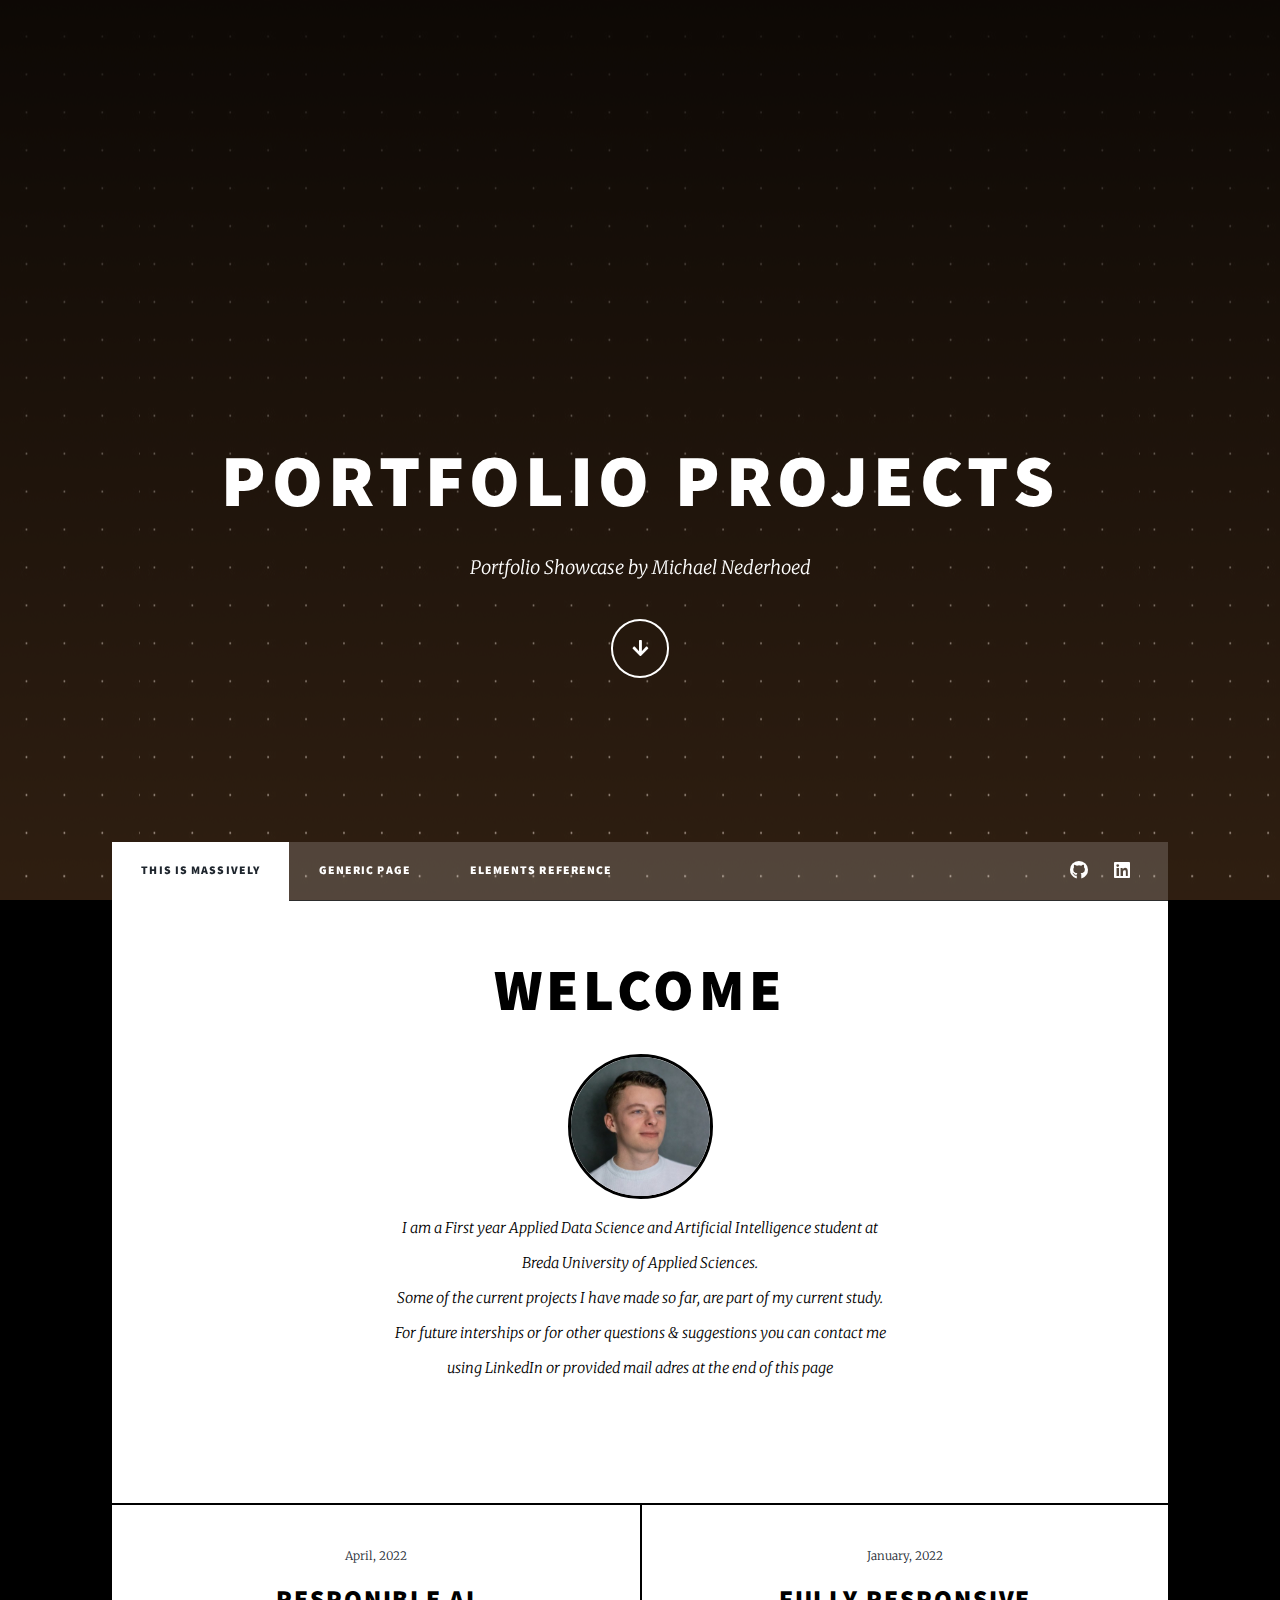
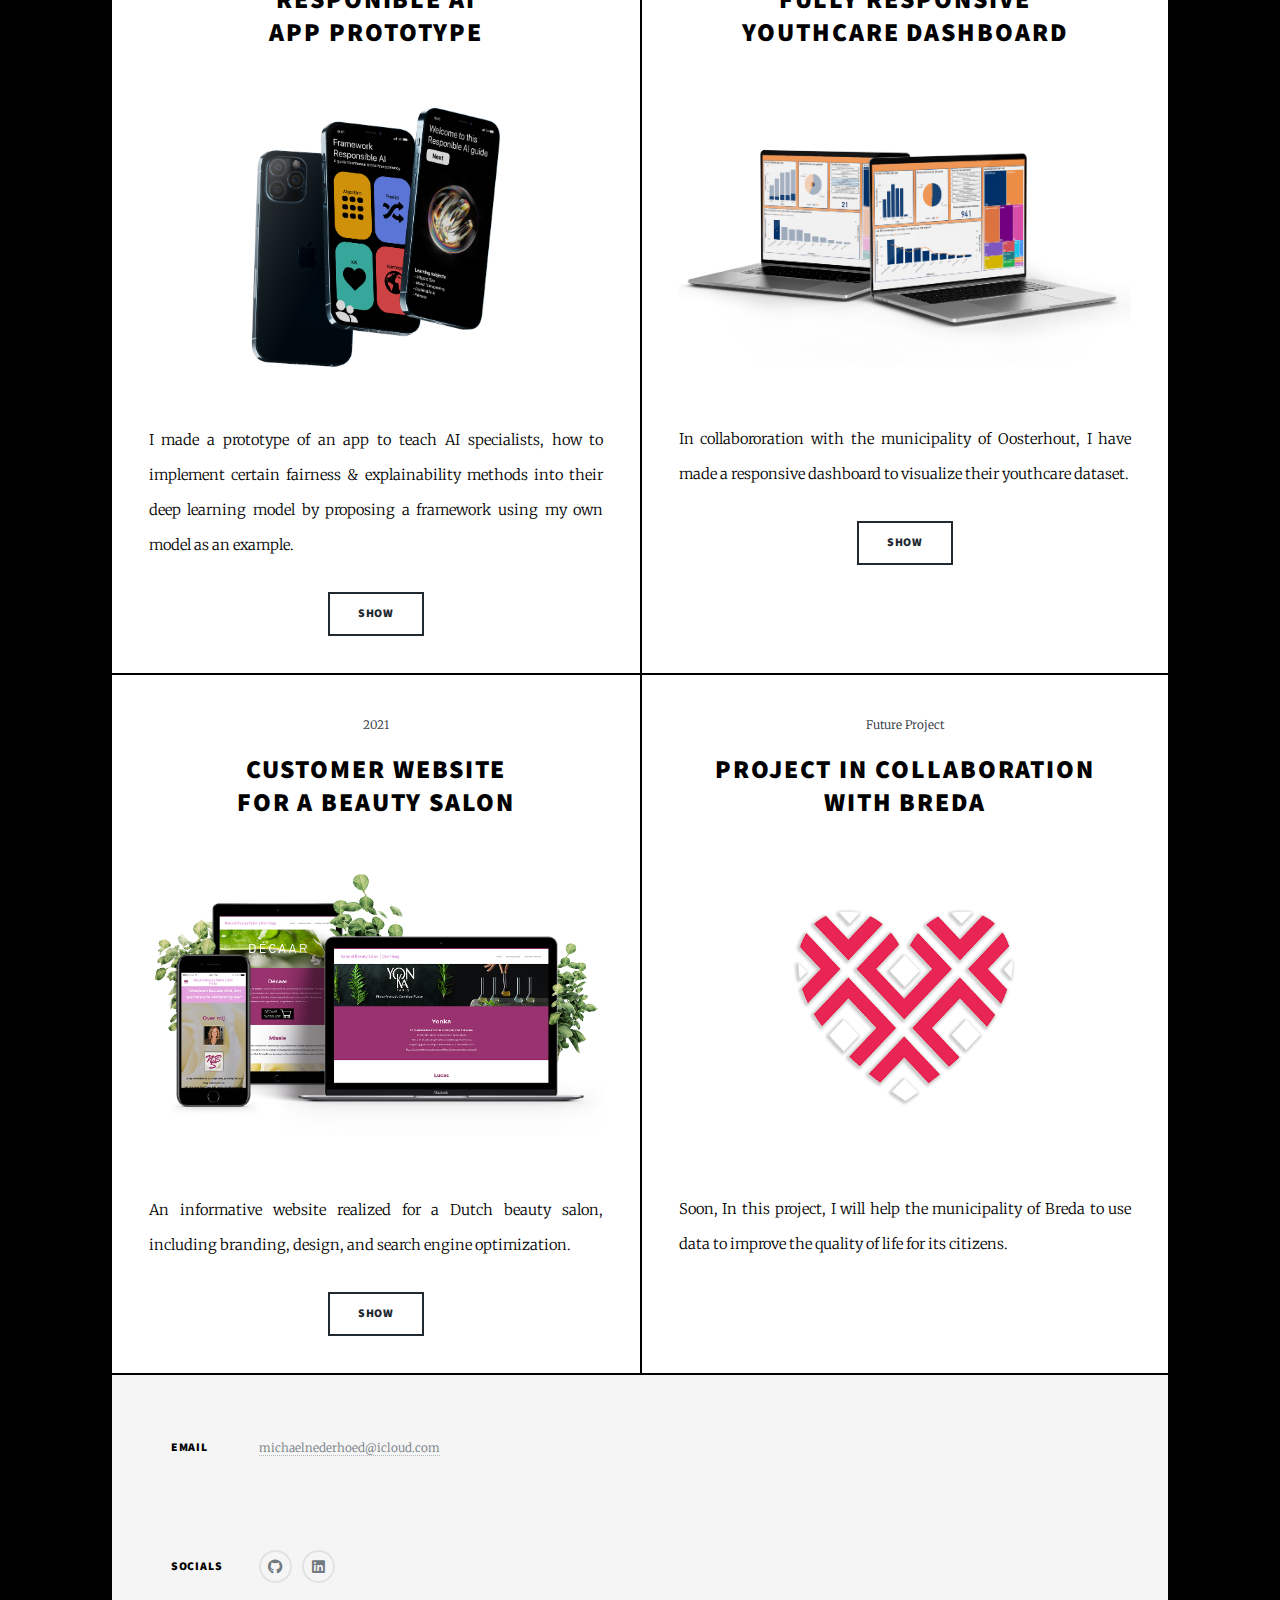
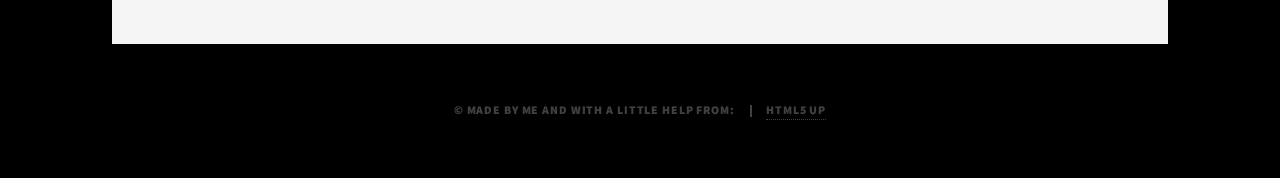
==== commit 53fdb0df: "Update Design" ====
--- a/index.html
+++ b/index.html
@@ -21,26 +21,40 @@
 				  
 
 				<!-- Intro -->
+				
 					<div id="intro" class="intro">
 						<div class="web-cam">
-						<video width="400" height="300" autoplay loop muted playsinline>
-							<source src="images/bg_2.mp4" type="video/mp4">
+							<video width="400" height="300" autoplay loop muted playsinline>
+								<source src="images/bg_2.mp4" type="video/mp4">
+	
+							  Your browser does not support the video tag.
+							  </video> </div>
 
-						  Your browser does not support the video tag.
-						  </video> </div>
 						<h1>Portfolio Projects
 						</h1>
 						<p class="intro">Portfolio Showcase by Michael Nederhoed</p>
-						<ul class="actions">
-							<li><a href="#main" class="button icon solid solo fa-arrow-down scrolly">Continue</a></li>
+						<ul class="actions" id="actions">
+							<li><a href="#nav" class="button icon solid solo fa-arrow-down scrolly">Continue</a></li>
 						</ul>
-						
 					</div>
+					
+					<a class="anchor" id="top"></a>
 
 				<!-- Header -->
 
 
-				<!-- Nav -->
+<!-- Nav -->
+<nav id="nav">
+	<ul class="links" id="links">
+		<li class="active"><a href="#nav">This is Massively</a></li>
+		<li><a href="generic.html">Generic Page</a></li>
+		<li><a href="elements.html">Elements Reference</a></li>
+	</ul>
+	<ul class="icons">
+		<li><a href="https://github.com/MichaelNed/Portfolio class=" class= "icon brands alt fa-github"><span class="label">GitHub</span></a></li>
+		<li><a href="https://www.linkedin.com/in/michaelnederhoed/" class="icon brands alt fa-linkedin"><span class="label">LinkedIN</span></a></li>
+	</ul>
+</nav>
 
 
 				<!-- Main -->
@@ -144,12 +158,13 @@
 			</div>
 
 		<!-- Scripts -->
-			<script src="assets/js/jquery.min.js"></script>
-			<script src="assets/js/jquery.scrolly.min.js"></script>
-			<script src="assets/js/browser.min.js"></script>
-			<script src="assets/js/breakpoints.min.js"></script>
-			<script src="assets/js/util.js"></script>
-			<script src="assets/js/main.js"></script>
+		<script src="assets/js/jquery.min.js"></script>
+		<script src="assets/js/jquery.scrollex.min.js"></script>
+		<script src="assets/js/jquery.scrolly.min.js"></script>
+		<script src="assets/js/browser.min.js"></script>
+		<script src="assets/js/breakpoints.min.js"></script>
+		<script src="assets/js/util.js"></script>
+		<script src="assets/js/main.js"></script>
 
 	</body>
 </html>--- a/assets/css/main.css
+++ b/assets/css/main.css
@@ -62,12 +62,12 @@
 
 .web-cam video {
   width: 280px;
-  height: 295px;
+  height: 240px;
   border-radius: 100%;
   object-fit: cover;
   background-position: center center;
   padding: 40px;
-  padding-top: 55px;
+  padding-top: 0px;
 
 
 }
@@ -2925,6 +2925,13 @@
 
 /* Wrapper */
 
+a.anchor {
+    display: block;
+    position: relative;
+    top: -100vh;
+    visibility: hidden;
+}
+
 	#wrapper {
 		-moz-transition: opacity 0.5s ease;
 		-webkit-transition: opacity 0.5s ease;
@@ -2989,476 +2996,471 @@
 
 		}
 
-/* Intro */
-
-	#intro {
-		color: #ffffff;
-		padding: 1rem 4rem 8rem 4rem ;
-		-moz-align-items: center;
-		-webkit-align-items: center;
-		-ms-align-items: center;
-		align-items: center;
-		display: -moz-flex;
-		display: -webkit-flex;
-		display: -ms-flex;
-		display: flex;
-		-moz-flex-direction: column;
-		-webkit-flex-direction: column;
-		-ms-flex-direction: column;
-		flex-direction: column;
-		-moz-justify-content: -moz-flex-end;
-		-webkit-justify-content: -webkit-flex-end;
-		-ms-justify-content: -ms-flex-end;
-		justify-content: flex-end;
-		-moz-transition: opacity 1s ease, -moz-transform 1s ease;
-		-webkit-transition: opacity 1s ease, -webkit-transform 1s ease;
-		-ms-transition: opacity 1s ease, -ms-transform 1s ease;
-		transition: opacity 1s ease, transform 1s ease;
-		position: relative;
-		cursor: default;
-		text-align: center;
-		z-index: 1;
-		min-height: 20vh;
-	}
-
-		#intro input, #intro select, #intro textarea {
+		#intro {
 			color: #ffffff;
-		}
-
-		#intro a {
-			color: #ffffff;
-			border-bottom-color: rgba(255, 255, 255, 0.5);
-		}
-
-			#intro a:hover {
-				border-bottom-color: transparent;
-				color: #18bfef !important;
-			}
-
-		#intro strong, #intro b {
-			color: #ffffff;
-		}
-
-		#intro h1, #intro h2, #intro h3, #intro h4, #intro h5, #intro h6 {
-			color: #ffffff;
-		}
-
-		#intro blockquote {
-			border-left-color: #000000;
-		}
-
-		#intro code {
-			background: rgba(255, 255, 255, 0.075);
-			border-color: #000000;
-		}
-
-		#intro hr {
-			border-bottom-color: #ffffff;
-		}
-
-		#intro input[type="submit"],
-		#intro input[type="reset"],
-		#intro input[type="button"],
-		#intro button,
-		#intro .button {
-			background-color: transparent;
-			box-shadow: inset 0 0 0 2px #ffffff;
-			color: #ffffff !important;
-		}
-
-			#intro input[type="submit"]:hover,
-			#intro input[type="reset"]:hover,
-			#intro input[type="button"]:hover,
-			#intro button:hover,
-			#intro .button:hover {
-				box-shadow: inset 0 0 0 2px #18bfef;
-				color: #18bfef !important;
-			}
-
-			#intro input[type="submit"].primary,
-			#intro input[type="reset"].primary,
-			#intro input[type="button"].primary,
-			#intro button.primary,
-			#intro .button.primary {
-				background-color: #ffffff;
-				box-shadow: none;
-				color: #1e252d !important;
-			}
-
-				#intro input[type="submit"].primary:hover,
-				#intro input[type="reset"].primary:hover,
-				#intro input[type="button"].primary:hover,
-				#intro button.primary:hover,
-				#intro .button.primary:hover {
-					background-color: #18bfef;
-				}
-
-		#intro h1 {
-			font-size: 5rem;
-			line-height: 1;
-		}
-
-		#intro p {
-			font-size: 1.25rem;
-			font-style: italic;
-			margin-top: -0.25rem;
+			padding: 0rem 4rem 0px 4rem ;
+			-moz-align-items: center;
+			-webkit-align-items: center;
+			-ms-align-items: center;
+			align-items: center;
+			display: -moz-flex;
+			display: -webkit-flex;
+			display: -ms-flex;
+			display: flex;
+			-moz-flex-direction: column;
+			-webkit-flex-direction: column;
+			-ms-flex-direction: column;
+			flex-direction: column;
+			-moz-justify-content: -moz-flex-end;
+			-webkit-justify-content: -webkit-flex-end;
+			-ms-justify-content: -ms-flex-end;
+			justify-content: flex-end;
+			-moz-transition: opacity 1s ease, -moz-transform 1s ease;
+			-webkit-transition: opacity 1s ease, -webkit-transform 1s ease;
+			-ms-transition: opacity 1s ease, -ms-transform 1s ease;
+			transition: opacity 1s ease, transform 1s ease;
+			position: relative;
+			cursor: default;
 			text-align: center;
-		}
-
-		#intro + #header {
-			margin-top: -20rem;
-		}
-
-			#intro + #header .logo {
+			z-index: 1;
+			min-height: 100vh;
+			padding-bottom: 10vh;
+			padding-top: 15vh;
+
+			
+		}
+	
+			#intro input, #intro select, #intro textarea {
+				color: #ffffff;
+			}
+	
+			#intro a {
+				color: #ffffff;
+				border-bottom-color: rgba(255, 255, 255, 0.5);
+			}
+	
+				#intro a:hover {
+					border-bottom-color: transparent;
+					color: #18bfef !important;
+				}
+	
+			#intro strong, #intro b {
+				color: #ffffff;
+			}
+	
+			#intro h1, #intro h2, #intro h3, #intro h4, #intro h5, #intro h6 {
+				color: #ffffff;
+			}
+	
+			#intro blockquote {
+				border-left-color: #ffffff;
+			}
+	
+			#intro code {
+				background: rgba(255, 255, 255, 0.075);
+				border-color: #ffffff;
+			}
+	
+			#intro hr {
+				border-bottom-color: #ffffff;
+			}
+	
+			#intro input[type="submit"],
+			#intro input[type="reset"],
+			#intro input[type="button"],
+			#intro button,
+			#intro .button {
+				background-color: transparent;
+				box-shadow: inset 0 0 0 2px #ffffff;
+				color: #ffffff !important;
+			}
+	
+				#intro input[type="submit"]:hover,
+				#intro input[type="reset"]:hover,
+				#intro input[type="button"]:hover,
+				#intro button:hover,
+				#intro .button:hover {
+					box-shadow: inset 0 0 0 2px #18bfef;
+					color: #18bfef !important;
+				}
+	
+				#intro input[type="submit"].primary,
+				#intro input[type="reset"].primary,
+				#intro input[type="button"].primary,
+				#intro button.primary,
+				#intro .button.primary {
+					background-color: #ffffff;
+					box-shadow: none;
+					color: #1e252d !important;
+				}
+	
+					#intro input[type="submit"].primary:hover,
+					#intro input[type="reset"].primary:hover,
+					#intro input[type="button"].primary:hover,
+					#intro button.primary:hover,
+					#intro .button.primary:hover {
+						background-color: #18bfef;
+					}
+	
+			#intro h1 {
+				font-size: 5rem;
+				line-height: 1;
+			}
+	
+			#intro p {
+				font-size: 1.25rem;
+				font-style: italic;
+				margin-top: -0.25rem;
+				text-align: center;
+			}
+	
+			#intro + #header {
+				margin-top: -20rem;
+			}
+	
+				#intro + #header .logo {
+					-moz-transform: translateY(2rem);
+					-webkit-transform: translateY(2rem);
+					-ms-transform: translateY(2rem);
+					transform: translateY(2rem);
+					opacity: 0;
+					visibility: hidden;
+				}
+	
+			#intro.hidden {
+				pointer-events: none;
+				-moz-transform: translateY(2rem);
+				-webkit-transform: translateY(2rem);
+				-ms-transform: translateY(2rem);
+				transform: translateY(2rem);
+				-moz-transition: opacity 0.5s ease, -moz-transform 0.5s ease, visibility 0.5s;
+				-webkit-transition: opacity 0.5s ease, -webkit-transform 0.5s ease, visibility 0.5s;
+				-ms-transition: opacity 0.5s ease, -ms-transform 0.5s ease, visibility 0.5s;
+				transition: opacity 0.5s ease, transform 0.5s ease, visibility 0.5s;
+				opacity: 0;
+				visibility: hidden;
+			}
+	
+				#intro.hidden + #header .logo {
+					-moz-transform: translateY(0);
+					-webkit-transform: translateY(0);
+					-ms-transform: translateY(0);
+					transform: translateY(0);
+					opacity: 1;
+					visibility: visible;
+				}
+	
+			body.is-preload #intro {
 				-moz-transform: translateY(2rem);
 				-webkit-transform: translateY(2rem);
 				-ms-transform: translateY(2rem);
 				transform: translateY(2rem);
 				opacity: 0;
-				visibility: hidden;
-			}
-
-		#intro.hidden {
-			pointer-events: none;
-			-moz-transform: translateY(2rem);
-			-webkit-transform: translateY(2rem);
-			-ms-transform: translateY(2rem);
-			transform: translateY(2rem);
-			-moz-transition: opacity 0.5s ease, -moz-transform 0.5s ease, visibility 0.5s;
-			-webkit-transition: opacity 0.5s ease, -webkit-transform 0.5s ease, visibility 0.5s;
-			-ms-transition: opacity 0.5s ease, -ms-transform 0.5s ease, visibility 0.5s;
-			transition: opacity 0.5s ease, transform 0.5s ease, visibility 0.5s;
-			opacity: 0;
-			visibility: hidden;
-		}
-
-			#intro.hidden + #header .logo {
-				-moz-transform: translateY(0);
-				-webkit-transform: translateY(0);
-				-ms-transform: translateY(0);
-				transform: translateY(0);
-				opacity: 1;
-				visibility: visible;
-			}
-
-		body.is-preload #intro {
-			-moz-transform: translateY(2rem);
-			-webkit-transform: translateY(2rem);
-			-ms-transform: translateY(2rem);
-			transform: translateY(2rem);
-			opacity: 0;
-		}
-
-			body.is-preload #intro:not(.hidden) + #header + #nav {
-				-moz-transform: translateY(4rem);
-				-webkit-transform: translateY(4rem);
-				-ms-transform: translateY(4rem);
-				transform: translateY(4rem);
-				opacity: 0;
-			}
-
-		@media screen and (max-width: 980px) {
-
-			#intro {
-				padding: 2rem 2rem 1rem 2rem ;
-				min-height: 30vh;
-			}
-
-				#intro p br {
-					display: none;
-				}
-
-				#intro + #header {
-					margin-top: -14rem;
-				}
-
-		}
-
-		@media screen and (max-width: 736px) {
-
-			#intro {
-				padding: 2rem 2rem 1rem 2rem ;
-				min-height: 30vh;
-			}
-
-				#intro h1 {
-					font-size: 3.25rem;
-					line-height: 1.1;
-					margin-bottom: 1rem;
-				}
-
-				#intro p {
-					font-size: 1rem;
-					margin-top: 0rem;
-				}
-
-
-
-		}
+			}
+	
+				body.is-preload #intro:not(.hidden) + #header + #nav {
+					-moz-transform: translateY(4rem);
+					-webkit-transform: translateY(4rem);
+					-ms-transform: translateY(4rem);
+					transform: translateY(4rem);
+					opacity: 0;
+				}
+				@media screen and (max-width: 980px) {
+
+						#intro + #header {
+							margin-top: -14rem;
+						}
+						#intro{
+							padding-bottom: 25vh;
+
+						}
+		
+				}
+		
+				@media screen and (max-width: 736px) {
+		
+
+						#intro h1 {
+							font-size: 3.25rem;
+							line-height: 1.1;
+							margin-bottom: 1rem;
+						}
+		
+						#intro p {
+							font-size: 1rem;
+							margin-top: 0rem;
+						}
+
+
+		
+				}
+	
 
 /* Header */
 
-	#header {
+#header {
+	color: #ffffff;
+	-moz-align-items: center;
+	-webkit-align-items: center;
+	-ms-align-items: center;
+	align-items: center;
+	display: -moz-flex;
+	display: -webkit-flex;
+	display: -ms-flex;
+	display: flex;
+	-moz-flex-direction: column;
+	-webkit-flex-direction: column;
+	-ms-flex-direction: column;
+	flex-direction: column;
+	-moz-justify-content: -moz-flex-end;
+	-webkit-justify-content: -webkit-flex-end;
+	-ms-justify-content: -ms-flex-end;
+	justify-content: flex-end;
+	pointer-events: none;
+	-moz-user-select: none;
+	-webkit-user-select: none;
+	-ms-user-select: none;
+	user-select: none;
+	height: 20rem;
+	padding-bottom: 8rem;
+	position: relative;
+	text-align: center;
+	z-index: 2;
+}
+
+	#header input, #header select, #header textarea {
 		color: #ffffff;
-		-moz-align-items: center;
-		-webkit-align-items: center;
-		-ms-align-items: center;
-		align-items: center;
+	}
+
+	#header a {
+		color: #ffffff;
+		border-bottom-color: rgba(255, 255, 255, 0.5);
+	}
+
+		#header a:hover {
+			border-bottom-color: transparent;
+			color: #18bfef !important;
+		}
+
+	#header strong, #header b {
+		color: #ffffff;
+	}
+
+	#header h1, #header h2, #header h3, #header h4, #header h5, #header h6 {
+		color: #ffffff;
+	}
+
+	#header blockquote {
+		border-left-color: #ffffff;
+	}
+
+	#header code {
+		background: rgba(255, 255, 255, 0.075);
+		border-color: #ffffff;
+	}
+
+	#header hr {
+		border-bottom-color: #ffffff;
+	}
+
+	#header .logo {
+		-moz-transition: border-color 0.2s ease-in-out, color 0.2s ease-in-out, opacity 0.5s ease, -moz-transform 0.5s ease, visibility 0.5s;
+		-webkit-transition: border-color 0.2s ease-in-out, color 0.2s ease-in-out, opacity 0.5s ease, -webkit-transform 0.5s ease, visibility 0.5s;
+		-ms-transition: border-color 0.2s ease-in-out, color 0.2s ease-in-out, opacity 0.5s ease, -ms-transform 0.5s ease, visibility 0.5s;
+		transition: border-color 0.2s ease-in-out, color 0.2s ease-in-out, opacity 0.5s ease, transform 0.5s ease, visibility 0.5s;
+		pointer-events: auto;
+		border-style: solid;
+		border-color: #ffffff;
+		border-width: 5px !important;
+		font-family: "Source Sans Pro", Helvetica, sans-serif;
+		font-size: 2.25rem;
+		font-weight: 900;
+		letter-spacing: 0.075em;
+		line-height: 1;
+		padding: 1rem 1.75rem;
+		text-transform: uppercase;
+		visibility: visible;
+	}
+
+		#header .logo:hover {
+			border-color: #18bfef !important;
+			color: #18bfef !important;
+		}
+
+	@media screen and (max-width: 980px) {
+
+		#header {
+			height: 14rem;
+		}
+
+	}
+
+	@media screen and (max-width: 736px) {
+
+		#header {
+			padding-bottom: 3rem;
+		}
+
+			#header .logo {
+				font-size: 1.75rem;
+				border-width: 3px !important;
+			}
+
+	}
+
+/* Nav */
+
+#nav {
+	color: #ffffff;
+	display: -moz-flex;
+	display: -webkit-flex;
+	display: -ms-flex;
+	display: flex;
+	-moz-transition: -moz-transform 1s ease, opacity 1s ease;
+	-webkit-transition: -webkit-transform 1s ease, opacity 1s ease;
+	-ms-transition: -ms-transform 1s ease, opacity 1s ease;
+	transition: transform 1s ease, opacity 1s ease;
+	background: rgba(255, 255, 255, 0.175);
+	height: 4rem;
+	line-height: 4rem;
+	margin: -4rem auto 0 auto;
+	overflow: hidden;
+	padding: 0 2rem 0 0;
+	position: relative;
+	width: calc(100% - 4rem);
+	max-width: 72rem;
+	z-index: 2;
+}
+
+
+	#nav ul.divided li {
+		border-top-color: #ffffff;
+	}
+
+	#nav ul.icons li a.icon:hover:before {
+		color: #18bfef;
+	}
+
+	#nav ul.icons.alt li .icon:before {
+		box-shadow: inset 0 0 0 2px #ffffff;
+	}
+
+	#nav ul.icons.alt li a.icon:hover:before {
+		box-shadow: inset 0 0 0 2px #18bfef;
+	}
+
+	#nav input, #nav select, #nav textarea {
+		color: #ffffff;
+	}
+
+	#nav a {
+		color: #ffffff;
+		border-bottom-color: rgba(255, 255, 255, 0.5);
+	}
+
+		#nav a:hover {
+			border-bottom-color: transparent;
+			color: #18bfef !important;
+		}
+
+	#nav strong, #nav b {
+		color: #ffffff;
+	}
+
+	#nav h1, #nav h2, #nav h3, #nav h4, #nav h5, #nav h6 {
+		color: #ffffff;
+	}
+
+	#nav blockquote {
+		border-left-color: #ffffff;
+	}
+
+	#nav code {
+		background: rgba(255, 255, 255, 0.075);
+		border-color: #ffffff;
+	}
+
+	#nav hr {
+		border-bottom-color: #ffffff;
+	}
+
+	#nav ul.links {
 		display: -moz-flex;
 		display: -webkit-flex;
 		display: -ms-flex;
 		display: flex;
-		-moz-flex-direction: column;
-		-webkit-flex-direction: column;
-		-ms-flex-direction: column;
-		flex-direction: column;
-		-moz-justify-content: -moz-flex-end;
-		-webkit-justify-content: -webkit-flex-end;
-		-ms-justify-content: -ms-flex-end;
-		justify-content: flex-end;
-		pointer-events: none;
-		-moz-user-select: none;
-		-webkit-user-select: none;
-		-ms-user-select: none;
-		user-select: none;
-		height: 20rem;
-		padding-bottom: 8rem;
-		position: relative;
-		text-align: center;
-		z-index: 2;
-	}
-
-		#header input, #header select, #header textarea {
-			color: #ffffff;
-		}
-
-		#header a {
-			color: #ffffff;
-			border-bottom-color: rgba(255, 255, 255, 0.5);
-		}
-
-			#header a:hover {
-				border-bottom-color: transparent;
-				color: #18bfef !important;
-			}
-
-		#header strong, #header b {
-			color: #ffffff;
-		}
-
-		#header h1, #header h2, #header h3, #header h4, #header h5, #header h6 {
-			color: #ffffff;
-		}
-
-		#header blockquote {
-			border-left-color: #000000;
-		}
-
-		#header code {
-			background: rgba(255, 255, 255, 0.075);
-			border-color: #000000;
-		}
-
-		#header hr {
-			border-bottom-color: #ffffff;
-		}
-
-		#header .logo {
-			-moz-transition: border-color 0.2s ease-in-out, color 0.2s ease-in-out, opacity 0.5s ease, -moz-transform 0.5s ease, visibility 0.5s;
-			-webkit-transition: border-color 0.2s ease-in-out, color 0.2s ease-in-out, opacity 0.5s ease, -webkit-transform 0.5s ease, visibility 0.5s;
-			-ms-transition: border-color 0.2s ease-in-out, color 0.2s ease-in-out, opacity 0.5s ease, -ms-transform 0.5s ease, visibility 0.5s;
-			transition: border-color 0.2s ease-in-out, color 0.2s ease-in-out, opacity 0.5s ease, transform 0.5s ease, visibility 0.5s;
-			pointer-events: auto;
-			border-style: solid;
-			border-color: #ffffff;
-			border-width: 5px !important;
-			font-family: "Source Sans Pro", Helvetica, sans-serif;
-			font-size: 2.25rem;
-			font-weight: 900;
-			letter-spacing: 0.075em;
-			line-height: 1;
-			padding: 1rem 1.75rem;
-			text-transform: uppercase;
-			visibility: visible;
-		}
-
-			#header .logo:hover {
-				border-color: #18bfef !important;
-				color: #18bfef !important;
-			}
-
-		@media screen and (max-width: 980px) {
-
-			#header {
-				height: 14rem;
-				padding-bottom: 4rem;
-			}
-
-		}
-
-		@media screen and (max-width: 736px) {
-
-			#header {
-				padding-bottom: 3rem;
-			}
-
-				#header .logo {
-					font-size: 1.75rem;
-					border-width: 3px !important;
-				}
-
-		}
-
-/* Nav */
-
-	#nav {
-		color: #ffffff;
-		display: -moz-flex;
-		display: -webkit-flex;
-		display: -ms-flex;
-		display: flex;
-		-moz-transition: -moz-transform 1s ease, opacity 1s ease;
-		-webkit-transition: -webkit-transform 1s ease, opacity 1s ease;
-		-ms-transition: -ms-transform 1s ease, opacity 1s ease;
-		transition: transform 1s ease, opacity 1s ease;
-		background: rgba(255, 255, 255, 0.175);
-		height: 4rem;
-		line-height: 4rem;
-		margin: -4rem auto 0 auto;
-		overflow: hidden;
-		padding: 0 2rem 0 0;
-		position: relative;
-		width: calc(100% - 4rem);
-		max-width: 72rem;
-		z-index: 2;
-	}
-
-		#nav ul.divided li {
-			border-top-color: #ffffff;
-		}
-
-		#nav ul.icons li a.icon:hover:before {
-			color: #18bfef;
-		}
-
-		#nav ul.icons.alt li .icon:before {
-			box-shadow: inset 0 0 0 2px #ffffff;
-		}
-
-		#nav ul.icons.alt li a.icon:hover:before {
-			box-shadow: inset 0 0 0 2px #18bfef;
-		}
-
-		#nav input, #nav select, #nav textarea {
-			color: #ffffff;
-		}
-
-		#nav a {
-			color: #ffffff;
-			border-bottom-color: rgba(255, 255, 255, 0.5);
-		}
-
-			#nav a:hover {
-				border-bottom-color: transparent;
-				color: #18bfef !important;
-			}
-
-		#nav strong, #nav b {
-			color: #ffffff;
-		}
-
-		#nav h1, #nav h2, #nav h3, #nav h4, #nav h5, #nav h6 {
-			color: #ffffff;
-		}
-
-		#nav blockquote {
-			border-left-color: #000000;
-		}
-
-		#nav code {
-			background: rgba(255, 255, 255, 0.075);
-			border-color: #000000;
-		}
-
-		#nav hr {
-			border-bottom-color: #ffffff;
-		}
-
-		#nav ul.links {
-			display: -moz-flex;
-			display: -webkit-flex;
-			display: -ms-flex;
-			display: flex;
-			-moz-flex-grow: 1;
-			-webkit-flex-grow: 1;
-			-ms-flex-grow: 1;
-			flex-grow: 1;
-			-moz-flex-shrink: 1;
-			-webkit-flex-shrink: 1;
-			-ms-flex-shrink: 1;
-			flex-shrink: 1;
-			font-family: "Source Sans Pro", Helvetica, sans-serif;
-			font-weight: 900;
-			letter-spacing: 0.075em;
-			list-style: none;
-			margin-bottom: 0;
+		-moz-flex-grow: 1;
+		-webkit-flex-grow: 1;
+		-ms-flex-grow: 1;
+		flex-grow: 1;
+		-moz-flex-shrink: 1;
+		-webkit-flex-shrink: 1;
+		-ms-flex-shrink: 1;
+		flex-shrink: 1;
+		font-family: "Source Sans Pro", Helvetica, sans-serif;
+		font-weight: 900;
+		letter-spacing: 0.075em;
+		list-style: none;
+		margin-bottom: 0;
+		padding-left: 0;
+		text-transform: uppercase;
+	}
+
+		#nav ul.links li {
+			display: block;
 			padding-left: 0;
-			text-transform: uppercase;
-		}
-
-			#nav ul.links li {
+		}
+
+			#nav ul.links li a {
+				-moz-transition: background-color 0.2s ease-in-out, color 0.2s ease-in-out;
+				-webkit-transition: background-color 0.2s ease-in-out, color 0.2s ease-in-out;
+				-ms-transition: background-color 0.2s ease-in-out, color 0.2s ease-in-out;
+				transition: background-color 0.2s ease-in-out, color 0.2s ease-in-out;
 				display: block;
-				padding-left: 0;
-			}
-
-				#nav ul.links li a {
-					-moz-transition: background-color 0.2s ease-in-out, color 0.2s ease-in-out;
-					-webkit-transition: background-color 0.2s ease-in-out, color 0.2s ease-in-out;
-					-ms-transition: background-color 0.2s ease-in-out, color 0.2s ease-in-out;
-					transition: background-color 0.2s ease-in-out, color 0.2s ease-in-out;
-					display: block;
-					font-size: 0.8rem;
-					outline: none;
-					padding: 0 2rem;
-				}
-
-					#nav ul.links li a:hover {
-						color: inherit !important;
-						background-color: rgba(255, 255, 255, 0.1);
-					}
-
-				#nav ul.links li.active {
-					background-color: #ffffff;
-				}
-
-					#nav ul.links li.active a {
-						color: #1e252d;
-					}
-
-						#nav ul.links li.active a:hover {
-							color: #18bfef !important;
-						}
-
-		#nav ul.icons {
-			-moz-flex-grow: 0;
-			-webkit-flex-grow: 0;
-			-ms-flex-grow: 0;
-			flex-grow: 0;
-			-moz-flex-shrink: 0;
-			-webkit-flex-shrink: 0;
-			-ms-flex-shrink: 0;
-			flex-shrink: 0;
-			margin-bottom: 0;
-		}
-
-		@media screen and (max-width: 980px) {
-
-			#nav {
-				display: none;
-			}
-
-		}
-
+				font-size: 0.8rem;
+				outline: none;
+				padding: 0 2rem;
+			}
+
+				#nav ul.links li a:hover {
+					color: inherit !important;
+					background-color: rgba(255, 255, 255, 0.1);
+				}
+
+			#nav ul.links li.active {
+				background-color: #ffffff;
+			}
+
+				#nav ul.links li.active a {
+					color: #1e252d;
+				}
+
+					#nav ul.links li.active a:hover {
+						color: #18bfef !important;
+					}
+
+	#nav ul.icons {
+		-moz-flex-grow: 0;
+		-webkit-flex-grow: 0;
+		-ms-flex-grow: 0;
+		flex-grow: 0;
+		-moz-flex-shrink: 0;
+		-webkit-flex-shrink: 0;
+		-ms-flex-shrink: 0;
+		flex-shrink: 0;
+		margin-bottom: 0;
+	}
+
+	@media screen and (max-width: 980px) {
+
+		#nav {
+			display: none;
+		}
+
+	}
+
+
+	
 /* Main */
 
 	#main {
@@ -3639,6 +3641,10 @@
 
 			#main > * {
 				padding: 2rem 2rem 1rem 2rem ;
+			}
+			#actions {
+				padding-bottom: 0vh;
+			
 			}
 
 		}
@@ -4366,3 +4372,32 @@
 		}
 
 	}
+
+
+
+	@media screen and (min-height: 750px) {
+
+		#intro {
+			padding-bottom: 12vh;
+		
+		}
+
+	}
+
+	@media screen and (min-height: 800px) {
+
+		#intro {
+			padding-bottom: 15vh;
+		
+		}
+
+	}
+
+	@media screen and (min-height: 850px) {
+
+		#intro {
+			padding-bottom: 20vh;
+		
+		}
+
+	}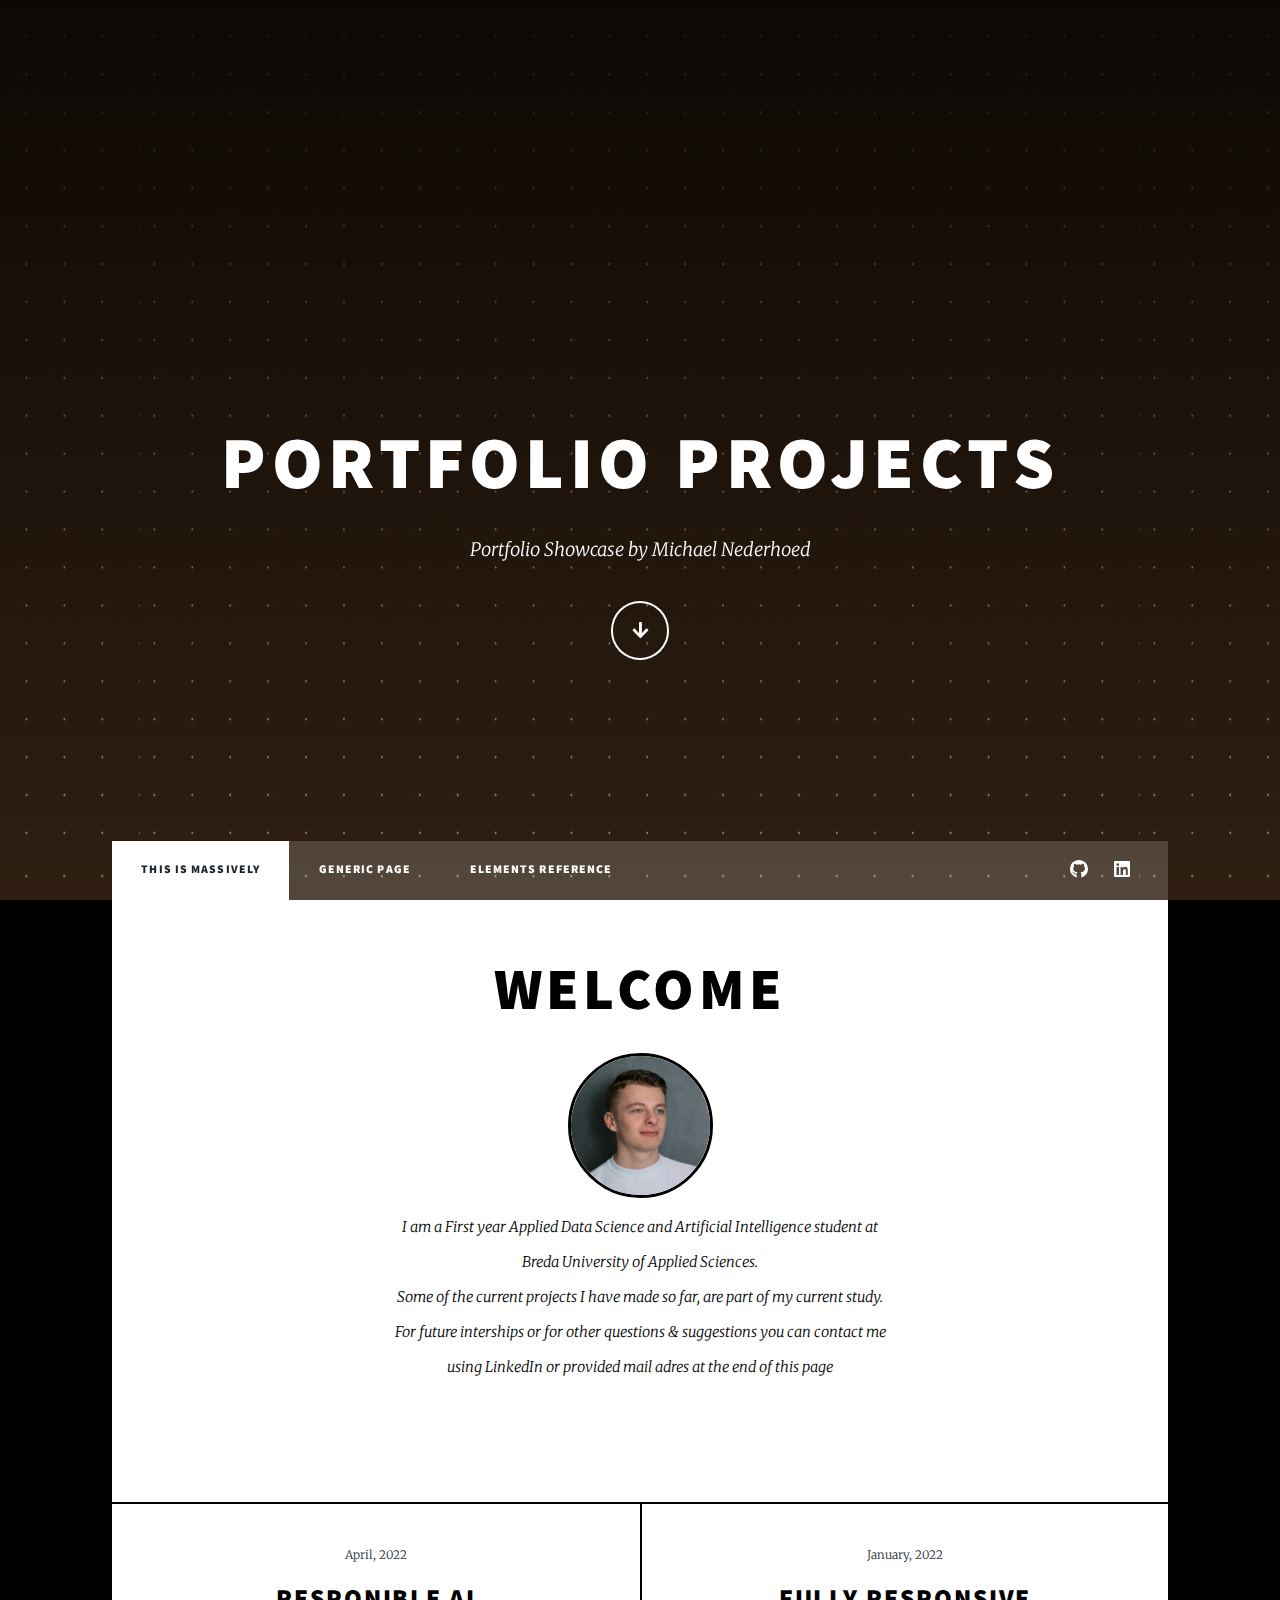
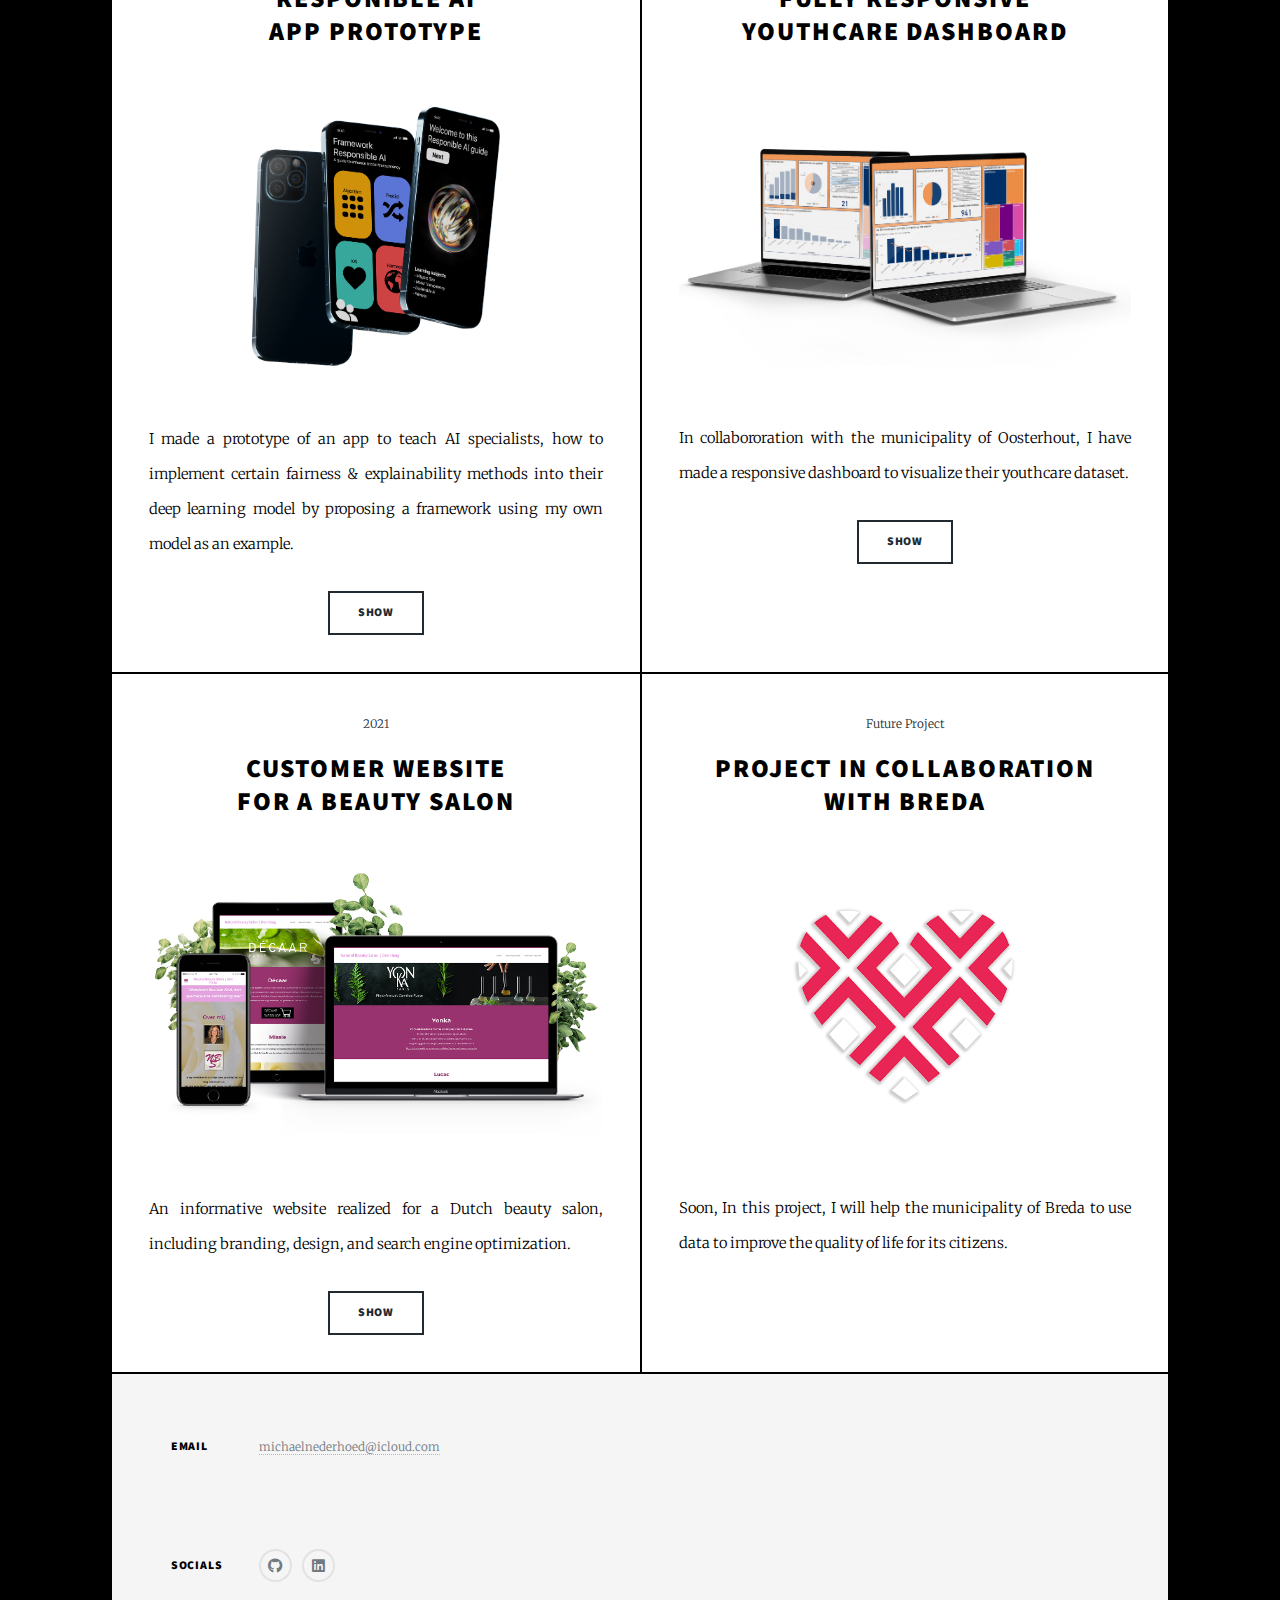
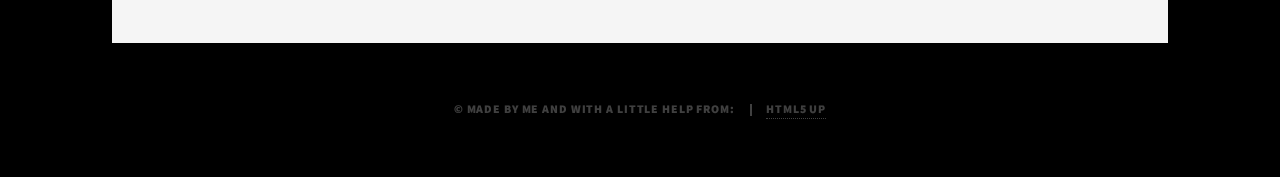
==== commit 0e57890a: "design testing" ====
--- a/index.html
+++ b/index.html
@@ -38,7 +38,6 @@
 						</ul>
 					</div>
 					
-					<a class="anchor" id="top"></a>
 
 				<!-- Header -->
 
@@ -47,7 +46,7 @@
 <nav id="nav">
 	<ul class="links" id="links">
 		<li class="active"><a href="#nav">This is Massively</a></li>
-		<li><a href="generic.html">Generic Page</a></li>
+		<li><a href="#top">Generic Page</a></li>
 		<li><a href="elements.html">Elements Reference</a></li>
 	</ul>
 	<ul class="icons">
@@ -57,8 +56,9 @@
 </nav>
 
 
-				<!-- Main -->
-					<div id="main">
+				<!-- Main -->						
+
+					<div id="main"> 
 
 						<!-- Featured Post -->
 							<article class="post featured">
--- a/assets/css/main.css
+++ b/assets/css/main.css
@@ -2928,7 +2928,6 @@
 a.anchor {
     display: block;
     position: relative;
-    top: -100vh;
     visibility: hidden;
 }
 
@@ -3025,7 +3024,7 @@
 			z-index: 1;
 			min-height: 100vh;
 			padding-bottom: 10vh;
-			padding-top: 15vh;
+			padding-top: 12vh;
 
 			
 		}
@@ -4378,7 +4377,7 @@
 	@media screen and (min-height: 750px) {
 
 		#intro {
-			padding-bottom: 12vh;
+			padding-bottom: 13vh;
 		
 		}
 
@@ -4387,7 +4386,7 @@
 	@media screen and (min-height: 800px) {
 
 		#intro {
-			padding-bottom: 15vh;
+			padding-bottom: 16vh;
 		
 		}
 
@@ -4396,8 +4395,18 @@
 	@media screen and (min-height: 850px) {
 
 		#intro {
-			padding-bottom: 20vh;
+			padding-bottom: 22vh;
 		
 		}
 
-	}+	}
+
+	div.anchor {
+		display: block;
+		position: absolute;
+		visibility: hidden;
+		height: 0px;
+		top: -60px;
+
+	}
+	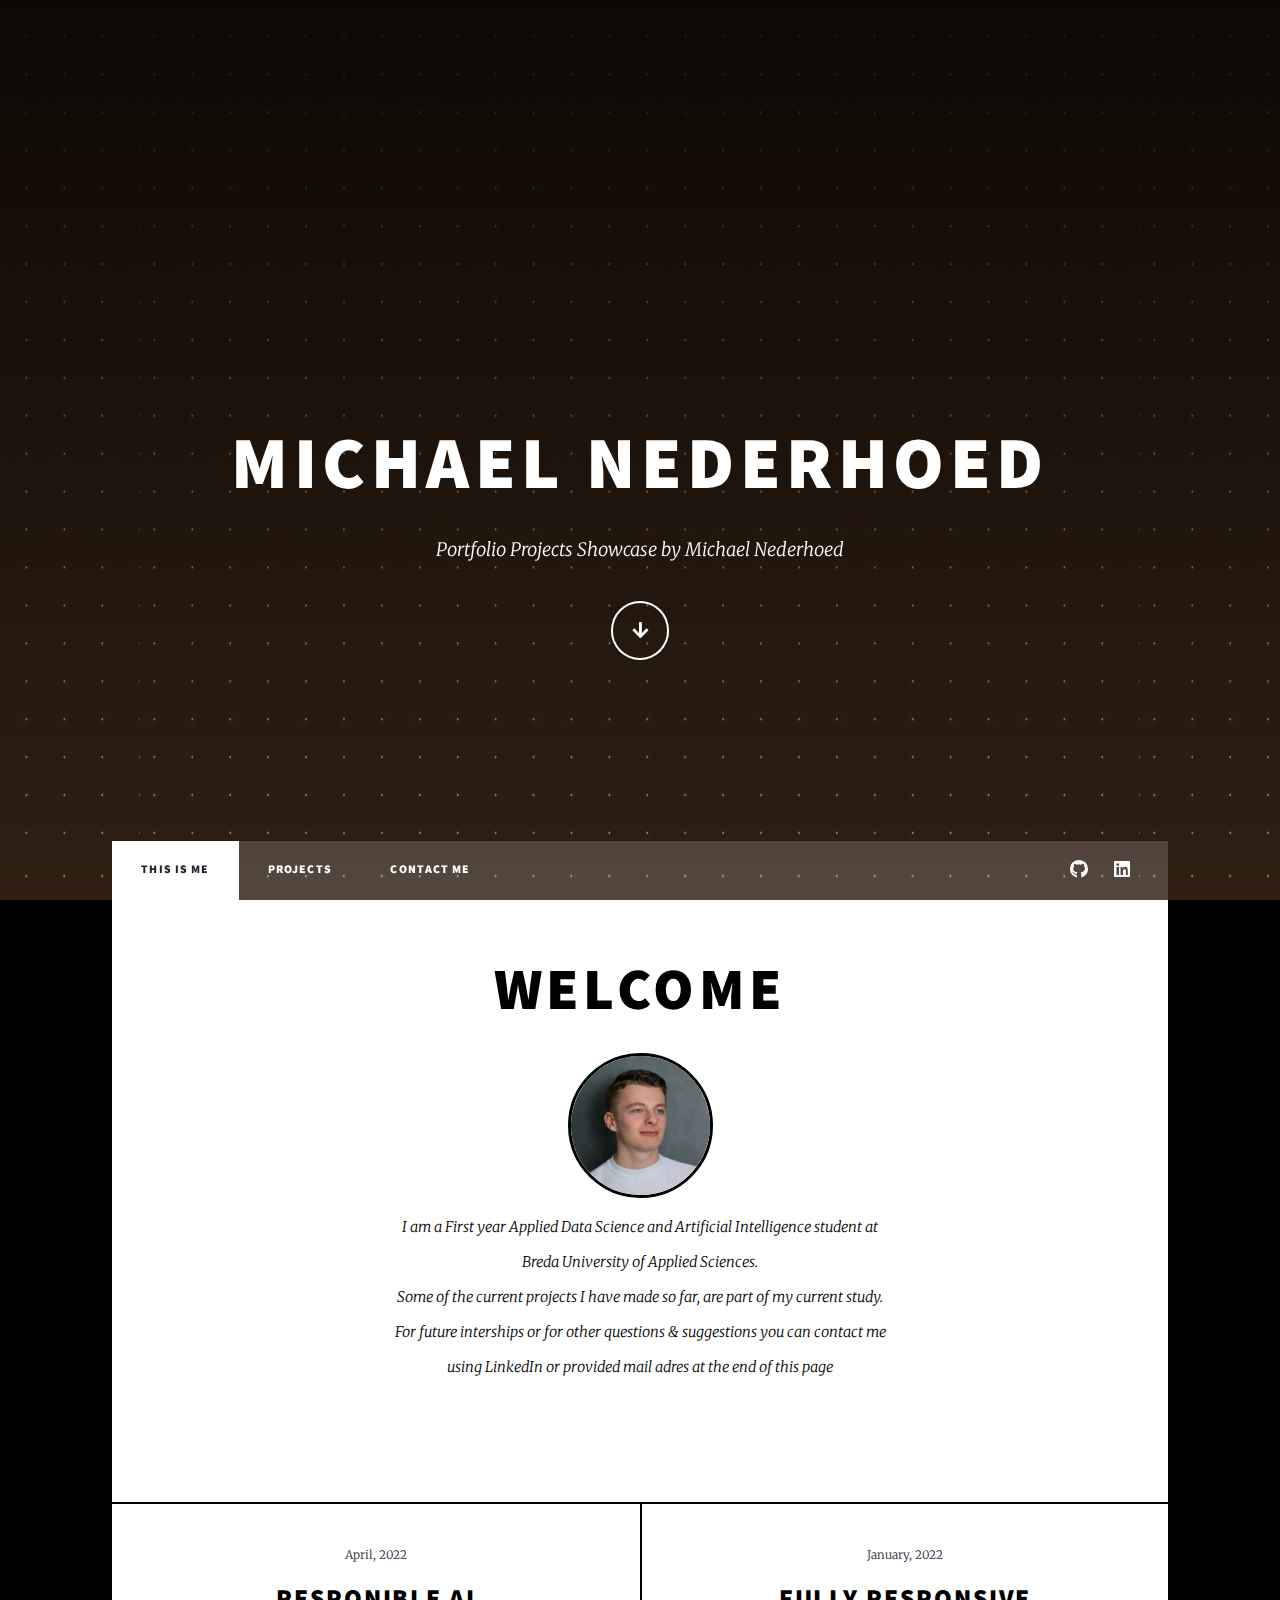
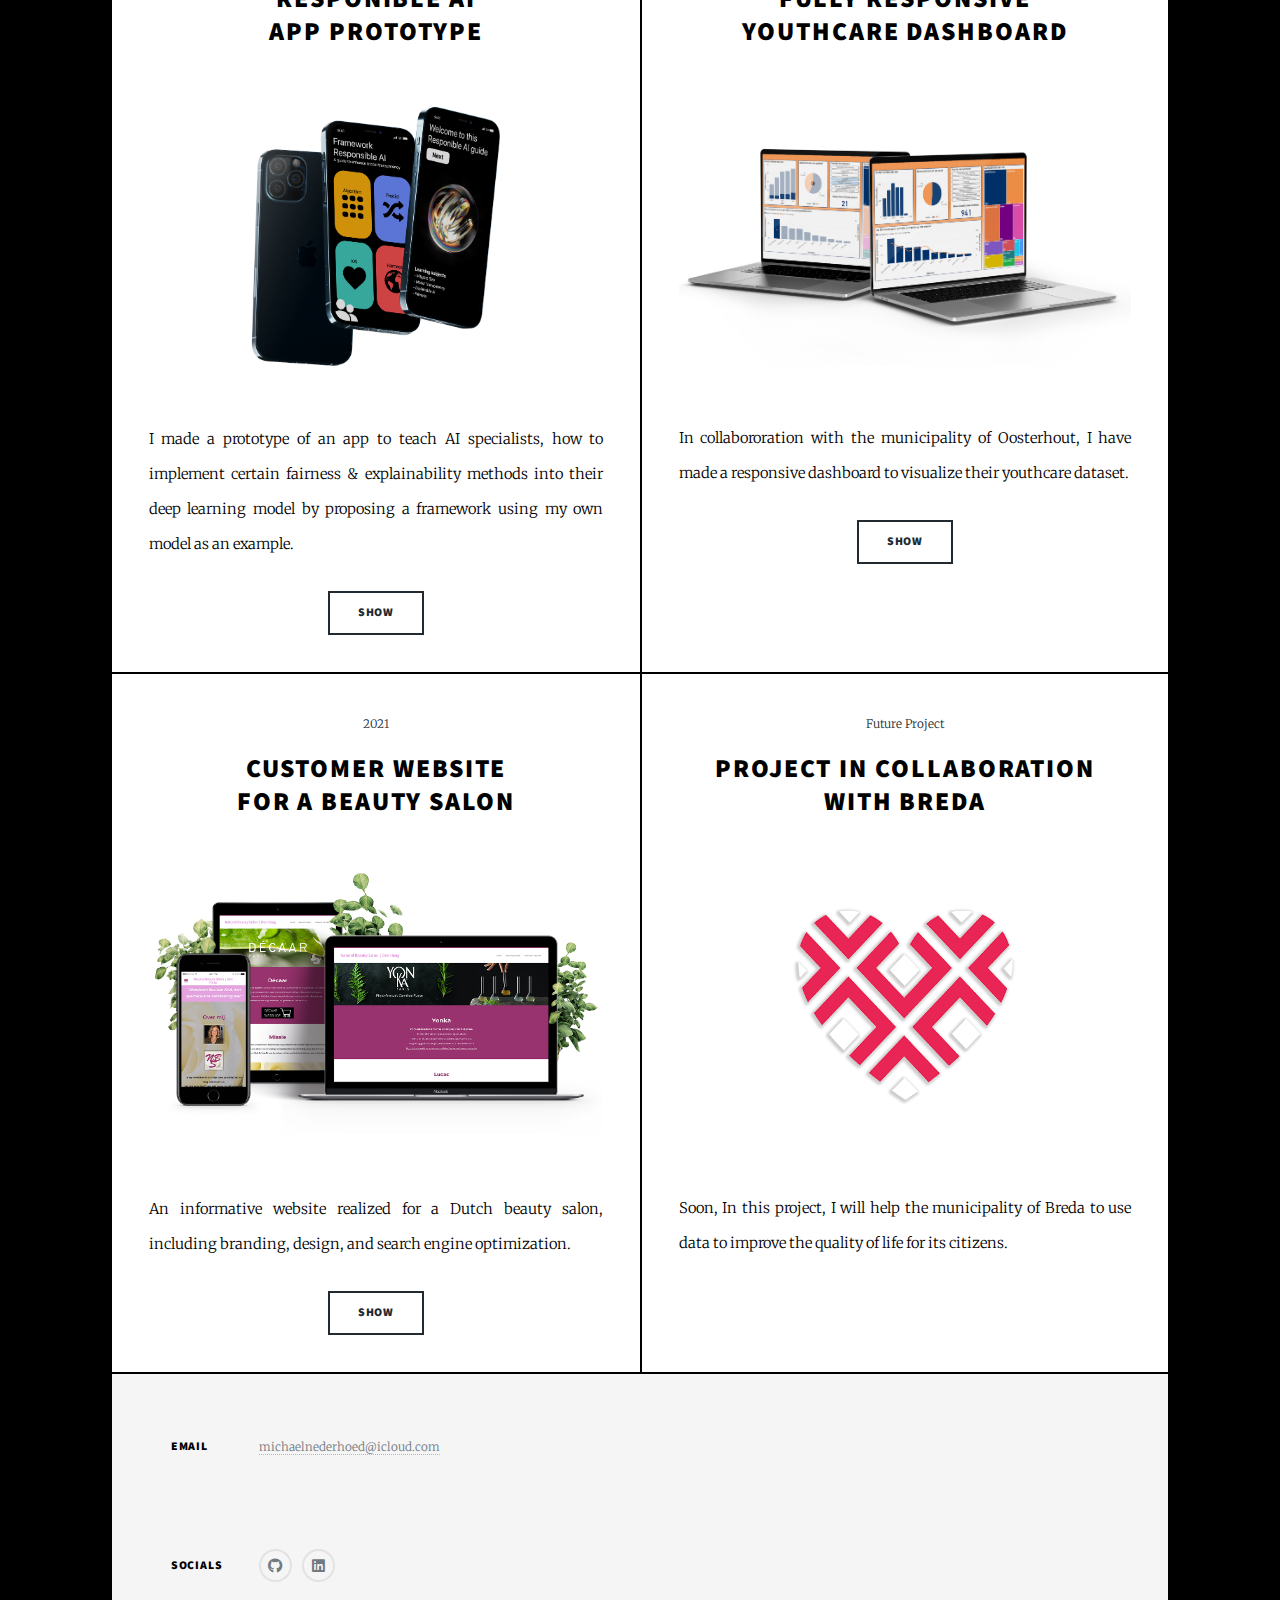
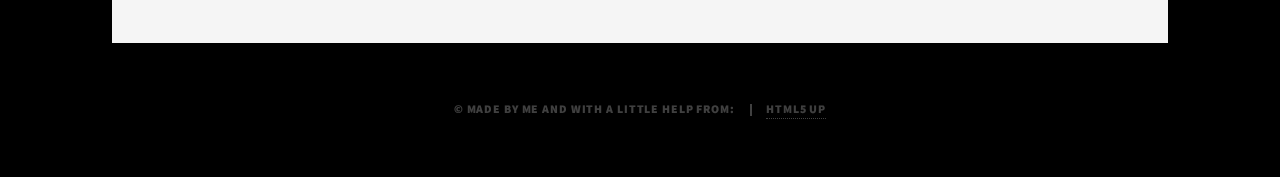
==== commit 8a0a44e3: "Scroll Behavior (not safari)" ====
--- a/index.html
+++ b/index.html
@@ -30,9 +30,9 @@
 							  Your browser does not support the video tag.
 							  </video> </div>
 
-						<h1>Portfolio Projects
+						<h1>Michael Nederhoed
 						</h1>
-						<p class="intro">Portfolio Showcase by Michael Nederhoed</p>
+						<p class="intro">Portfolio Projects Showcase by Michael Nederhoed</p>
 						<ul class="actions" id="actions">
 							<li><a href="#nav" class="button icon solid solo fa-arrow-down scrolly">Continue</a></li>
 						</ul>
@@ -45,9 +45,9 @@
 <!-- Nav -->
 <nav id="nav">
 	<ul class="links" id="links">
-		<li class="active"><a href="#nav">This is Massively</a></li>
-		<li><a href="#top">Generic Page</a></li>
-		<li><a href="elements.html">Elements Reference</a></li>
+		<li class="active"><a href="#main">This is me</a></li>
+		<li><a href="#proj">Projects</a></li>
+		<li><a href="#footer">Contact me</a></li>
 	</ul>
 	<ul class="icons">
 		<li><a href="https://github.com/MichaelNed/Portfolio class=" class= "icon brands alt fa-github"><span class="label">GitHub</span></a></li>
@@ -77,7 +77,7 @@
 							
 
 						<!-- Posts -->
-							<section class="posts">
+							<section class="posts" id="proj">
 								<article>
 									<header>
 										<span class="date">April, 2022</span>
--- a/assets/css/main.css
+++ b/assets/css/main.css
@@ -24,6 +24,9 @@
 	font-size: 100%;
 	font: inherit;
 	vertical-align: baseline;}
+html {
+	scroll-behavior: smooth;
+}
 
 /article>, aside, details, figcaption, figure,
 footer, header, hgroup, menu, nav, section {
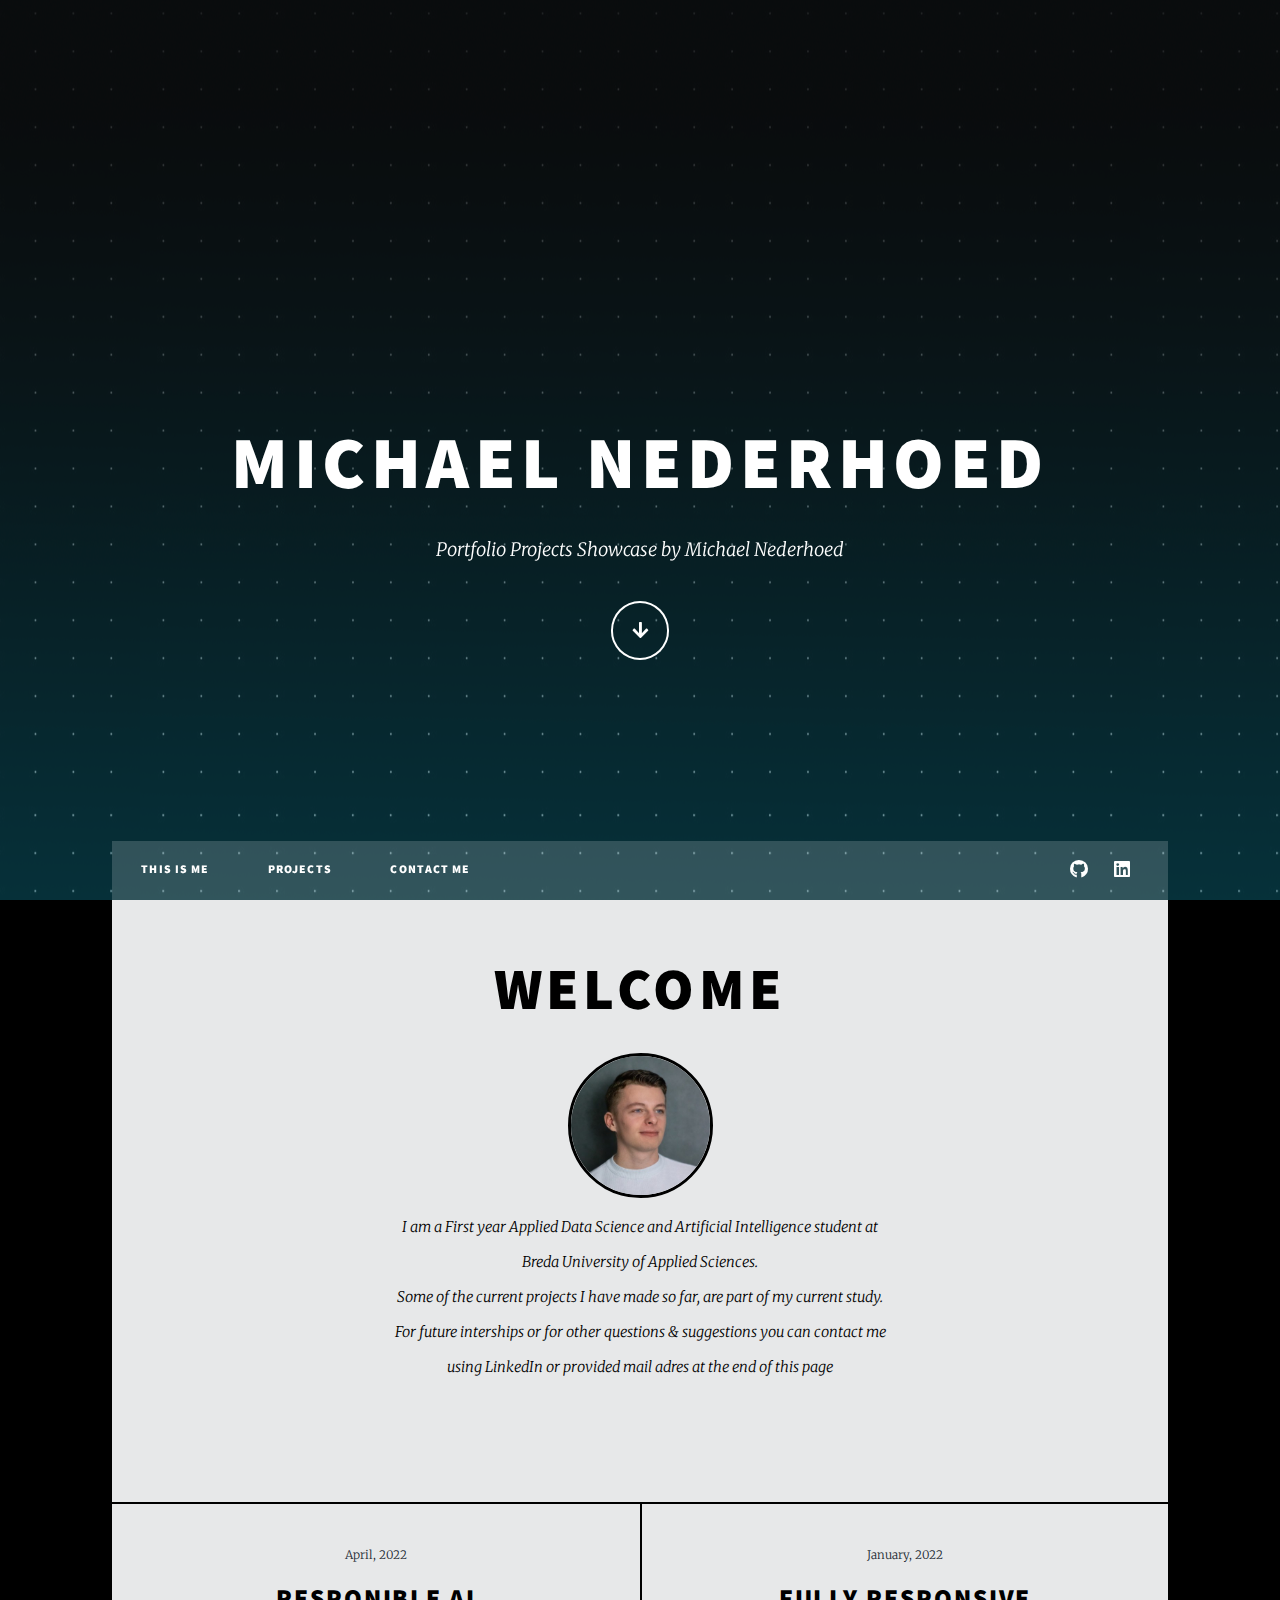
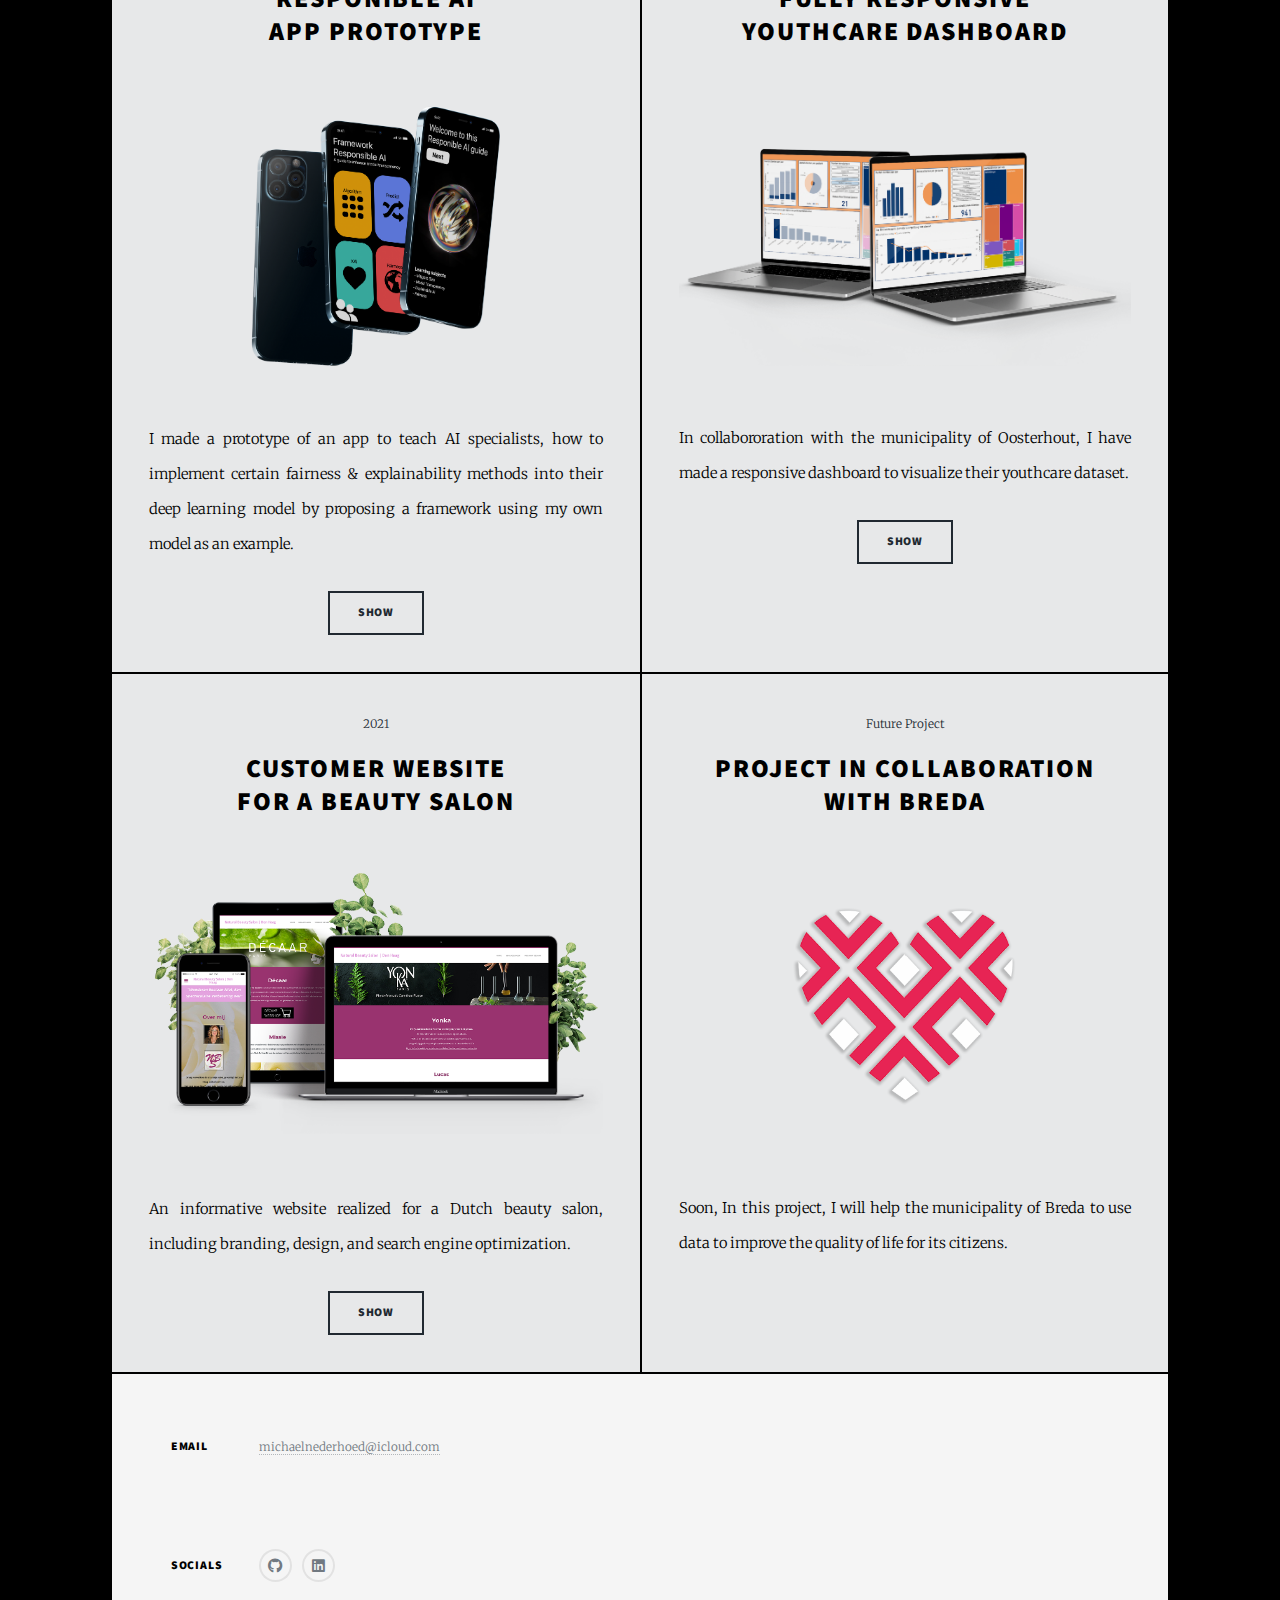
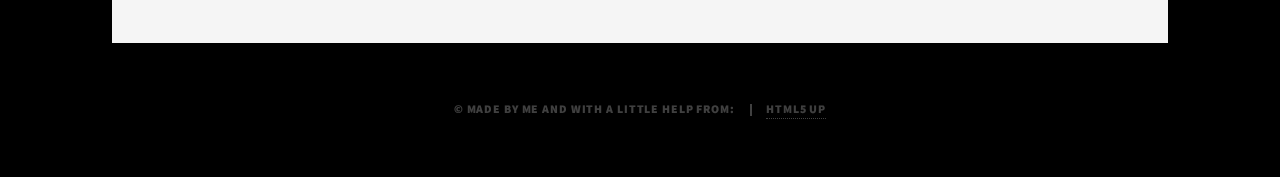
==== commit fed9fc12: "Design colour r update" ====
--- a/index.html
+++ b/index.html
@@ -45,8 +45,8 @@
 <!-- Nav -->
 <nav id="nav">
 	<ul class="links" id="links">
-		<li class="active"><a href="#main">This is me</a></li>
-		<li><a href="#proj">Projects</a></li>
+		<li><a href="#main"242D32>This is me</a></li>
+		<li ><a href="#proj">Projects</a></li>
 		<li><a href="#footer">Contact me</a></li>
 	</ul>
 	<ul class="icons">
--- a/assets/css/main.css
+++ b/assets/css/main.css
@@ -3430,7 +3430,7 @@
 				}
 
 			#nav ul.links li.active {
-				background-color: #ffffff;
+				background-color: #E7E8E9;
 			}
 
 				#nav ul.links li.active a {
@@ -3466,7 +3466,7 @@
 /* Main */
 
 	#main {
-		background-color: #ffffff;
+		background-color: #E7E8E9;
 		position: relative;
 		margin: 0 auto;
 		width: calc(100% - 2rem);
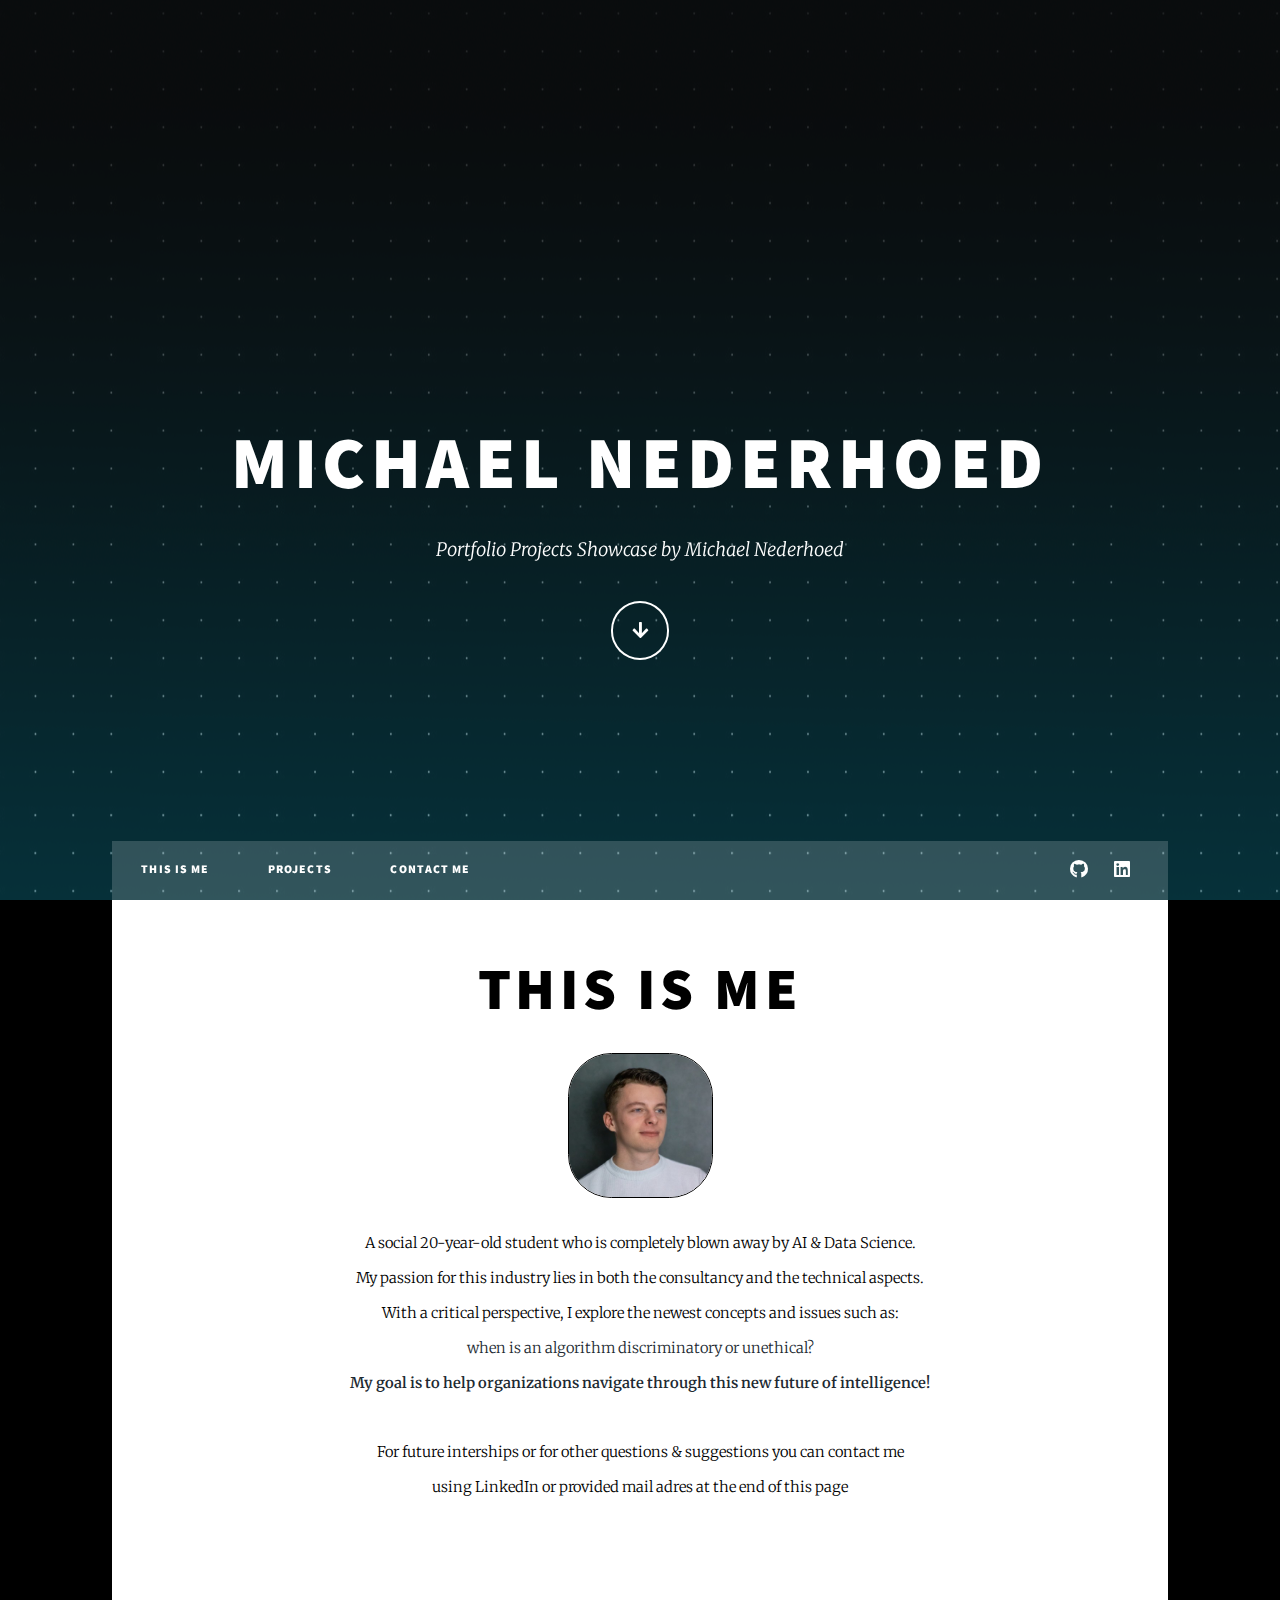
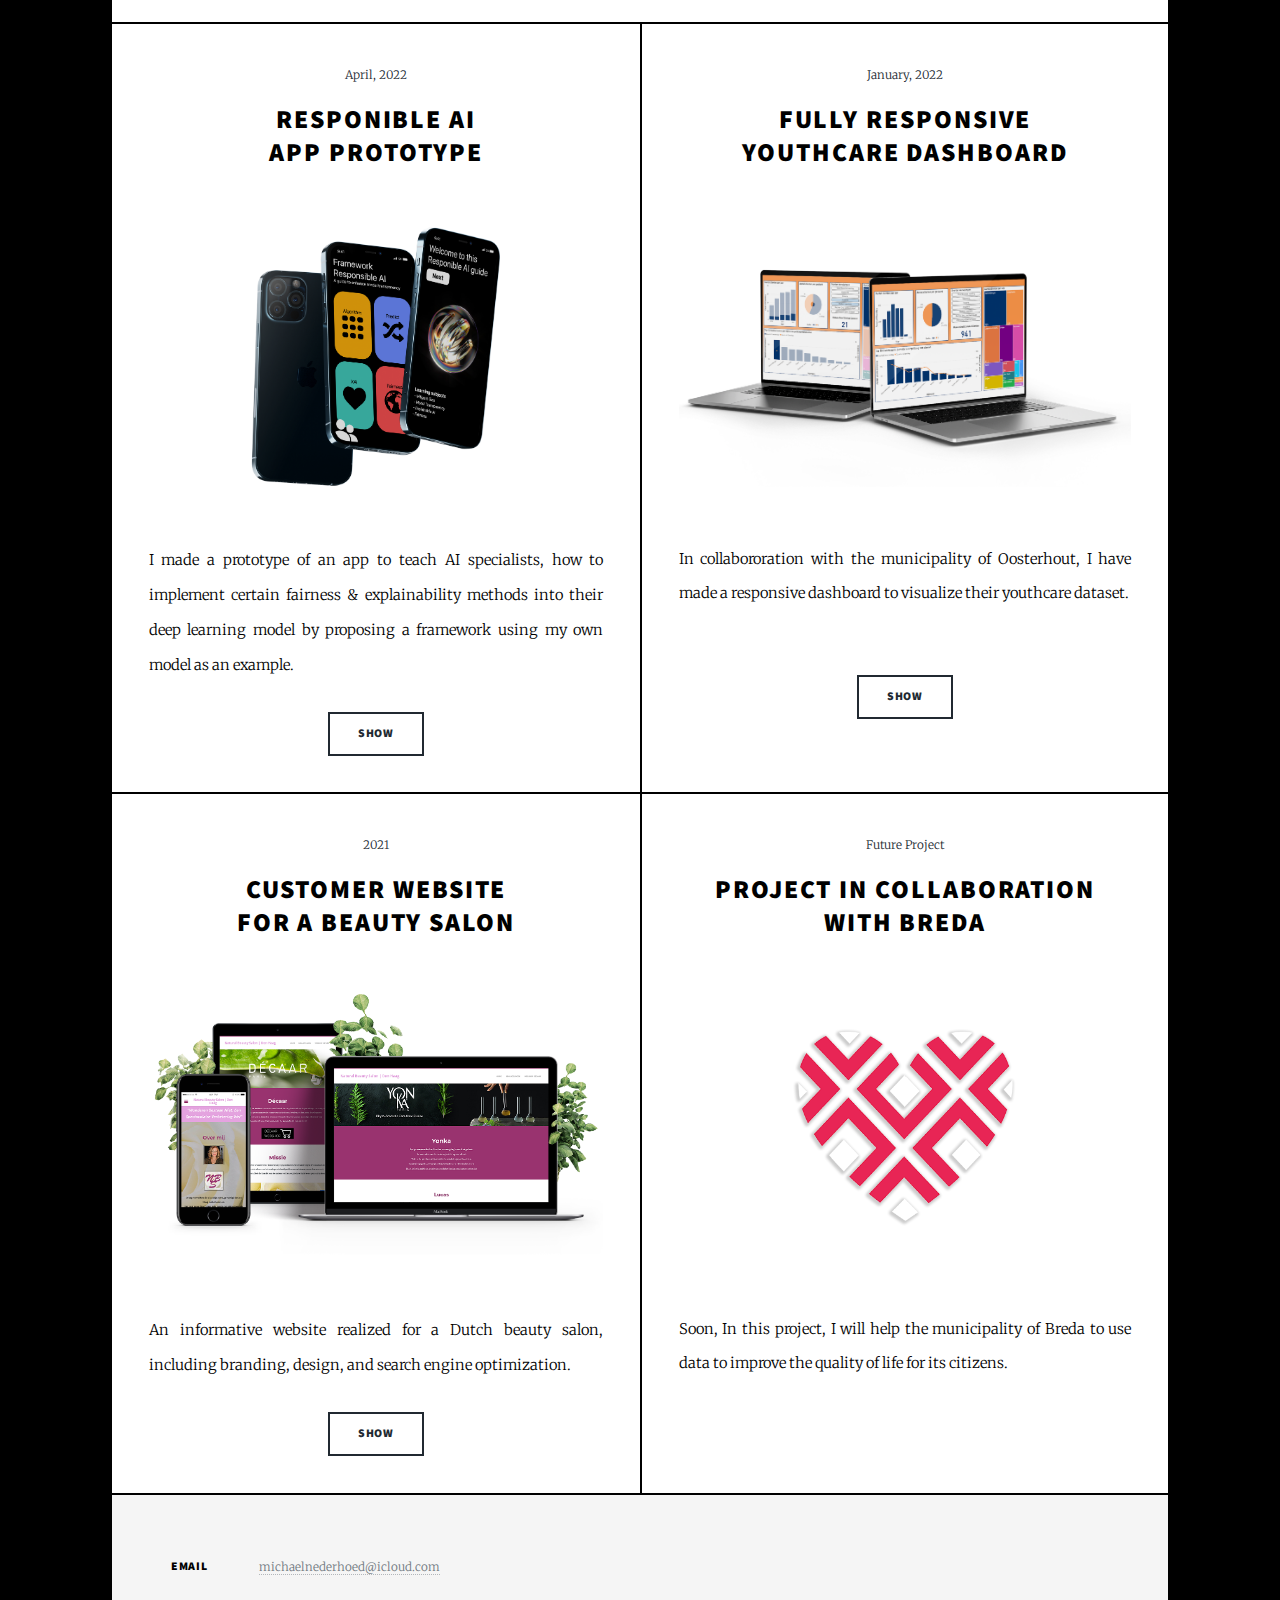
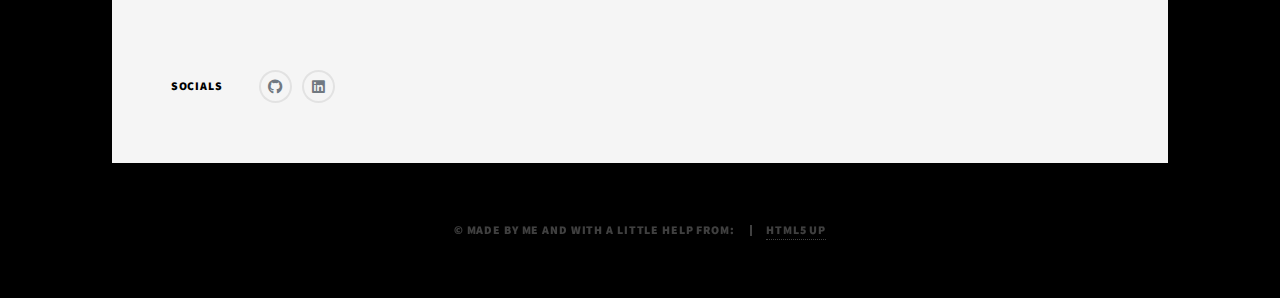
==== commit 3870648e: "Updated website" ====
--- a/index.html
+++ b/index.html
@@ -23,18 +23,20 @@
 				<!-- Intro -->
 				
 					<div id="intro" class="intro">
+						<div id="padding" class="padding"></div>
 						<div class="web-cam">
 							<video width="400" height="300" autoplay loop muted playsinline>
 								<source src="images/bg_2.mp4" type="video/mp4">
 	
 							  Your browser does not support the video tag.
 							  </video> </div>
+							  <div id="padding" class="padding"></div>
 
 						<h1>Michael Nederhoed
 						</h1>
 						<p class="intro">Portfolio Projects Showcase by Michael Nederhoed</p>
 						<ul class="actions" id="actions">
-							<li><a href="#nav" class="button icon solid solo fa-arrow-down scrolly">Continue</a></li>
+							<li><a href="#main2" class="button icon solid solo fa-arrow-down scrolly">Continue</a></li>
 						</ul>
 					</div>
 					
@@ -57,16 +59,21 @@
 
 
 				<!-- Main -->						
+				<div id="main2" class="main2"> </div>
 
 					<div id="main"> 
 
 						<!-- Featured Post -->
 							<article class="post featured">
 								<header class="major">
-									<h2>Welcome</h2>
-									<img src="images/me.jpeg" alt="" class="image--cover" />
-									<p>I am a First year Applied Data Science and Artificial Intelligence student at<br> Breda University of Applied Sciences.</p> 
-									<p>Some of the current projects I have made so far, are part of my current study.</p>
+									<h2>This is me</h2>
+									<img src="images/me.jpeg" alt="" class="image--cover" /> 
+									<div id="paddin2" class="paddin2"></div>
+
+									<p>A social 20-year-old student who is completely blown away by AI & Data Science.</p> 
+									<p>My passion for this industry lies in both the consultancy and the technical aspects.</p>
+									<p>With a critical perspective, I explore the newest concepts and issues such as:<p></p> when is an algorithm discriminatory or unethical?</p>
+									<p><strong>My goal is to help organizations navigate through this new future of intelligence!</strong></p> <br>
 									<p>For future interships or for other questions & suggestions you can contact me <br>using LinkedIn or provided mail adres at the end of this page</p>
 									
 								</header>
@@ -97,6 +104,7 @@
 									</header>
 									<a class="image fit"><img src="images/dashboard.png" alt="" /></a>
 									<p>In collabororation with the municipality of Oosterhout, I have made a responsive dashboard to visualize their youthcare dataset.</p>
+									<p><br></p>
 									<ul class="actions special">
 										<li><a href="#" class="button">Show</a></li>
 									</ul>
--- a/assets/css/main.css
+++ b/assets/css/main.css
@@ -24,11 +24,9 @@
 	font-size: 100%;
 	font: inherit;
 	vertical-align: baseline;}
-html {
-	scroll-behavior: smooth;
-}
-
-/article>, aside, details, figcaption, figure,
+
+
+article>, aside, details, figcaption, figure,
 footer, header, hgroup, menu, nav, section {
 	display: block;}
 
@@ -43,6 +41,14 @@
 blockquote, q {
 	quotes: none;
 }
+
+.main2{
+	display: block;
+    position: relative;
+    top: -64px;
+    visibility: hidden;
+}
+
 
 	blockquote:before, blockquote:after, q:before, q:after {
 		content: '';
@@ -56,20 +62,26 @@
 .image--cover {
 	width: 145px;
 	height: 145px;
-	border-radius: 50%;
-	border: 3px solid rgb(0, 0, 0);
+	border-radius: 30%;
+	border: 1px solid rgb(0, 0, 0);
   
 	object-fit: cover;
 	object-position: center right;
   }
 
+
+.padding {
+
+	padding-top: 2.5%;
+
+}
 .web-cam video {
-  width: 280px;
-  height: 240px;
+  width: 210px;
+  height: 210px;
   border-radius: 100%;
   object-fit: cover;
   background-position: center center;
-  padding: 40px;
+  padding: 3px;
   padding-top: 0px;
 
 
@@ -134,16 +146,25 @@
 /* Type */
 
 	html {
-		font-size: 16pt;
-	}
+		font-size: 15pt;
+	}
+
+
+		@media screen and (max-width: 1900px) {
+
+			html {
+				font-size: 13pt;
+			}
+
+		}
+
 
 		@media screen and (max-width: 1680px) {
 
 			html {
-				font-size: 12pt;
-			}
-
-		}
+				font-size: 12pt;}
+
+	}
 		
 
 		@media screen and (max-width: 1280px) {
@@ -153,6 +174,22 @@
 			}
 
 		}
+
+
+		@media screen and (max-height: 1020px) {
+
+					
+			.web-cam video {
+				width: 200px;
+				height: 200px;
+		}
+			.padding{
+				padding: 6px;
+			}
+			.paddin2{
+				padding: 8px;
+			}
+	}
 
 		@media screen and (max-width: 360px) {
 
@@ -190,9 +227,7 @@
 		font-weight: 600;
 	}
 
-	em, i {
-		font-style: italic;
-	}
+
 
 	p {
 		text-align: justify;
@@ -589,7 +624,7 @@
 					padding-top: 3rem;
 				}
 
-		@media screen and (max-width: 1680px) {
+		@media screen and (max-width: 1900px) {
 
 			.row {
 				display: flex;
@@ -2629,7 +2664,7 @@
 		}
 
 		header > p {
-			font-style: italic;
+
 		}
 
 		header > h1 + p {
@@ -2951,7 +2986,7 @@
 			width: 100%;
 			height: 100%;
 			background-color: #000000;
-			background-image: url("../../images/bg.png"), linear-gradient(0deg, rgba(0, 0, 0, 0.725), rgb(0, 0, 0)), url("../../images/bg.png");
+			background-image: url("../../images/bg.png"), linear-gradient(rgba(20, 20, 20, 0.722), rgba(0, 0, 0, 0)), url("../../images/bg2.png");
 			background-size: auto,								auto,														100% auto;
 			background-position: center,								center,														top center;
 			background-repeat: repeat,								no-repeat,													no-repeat;
@@ -3466,7 +3501,7 @@
 /* Main */
 
 	#main {
-		background-color: #E7E8E9;
+		background-color: #ffffff;
 		position: relative;
 		margin: 0 auto;
 		width: calc(100% - 2rem);
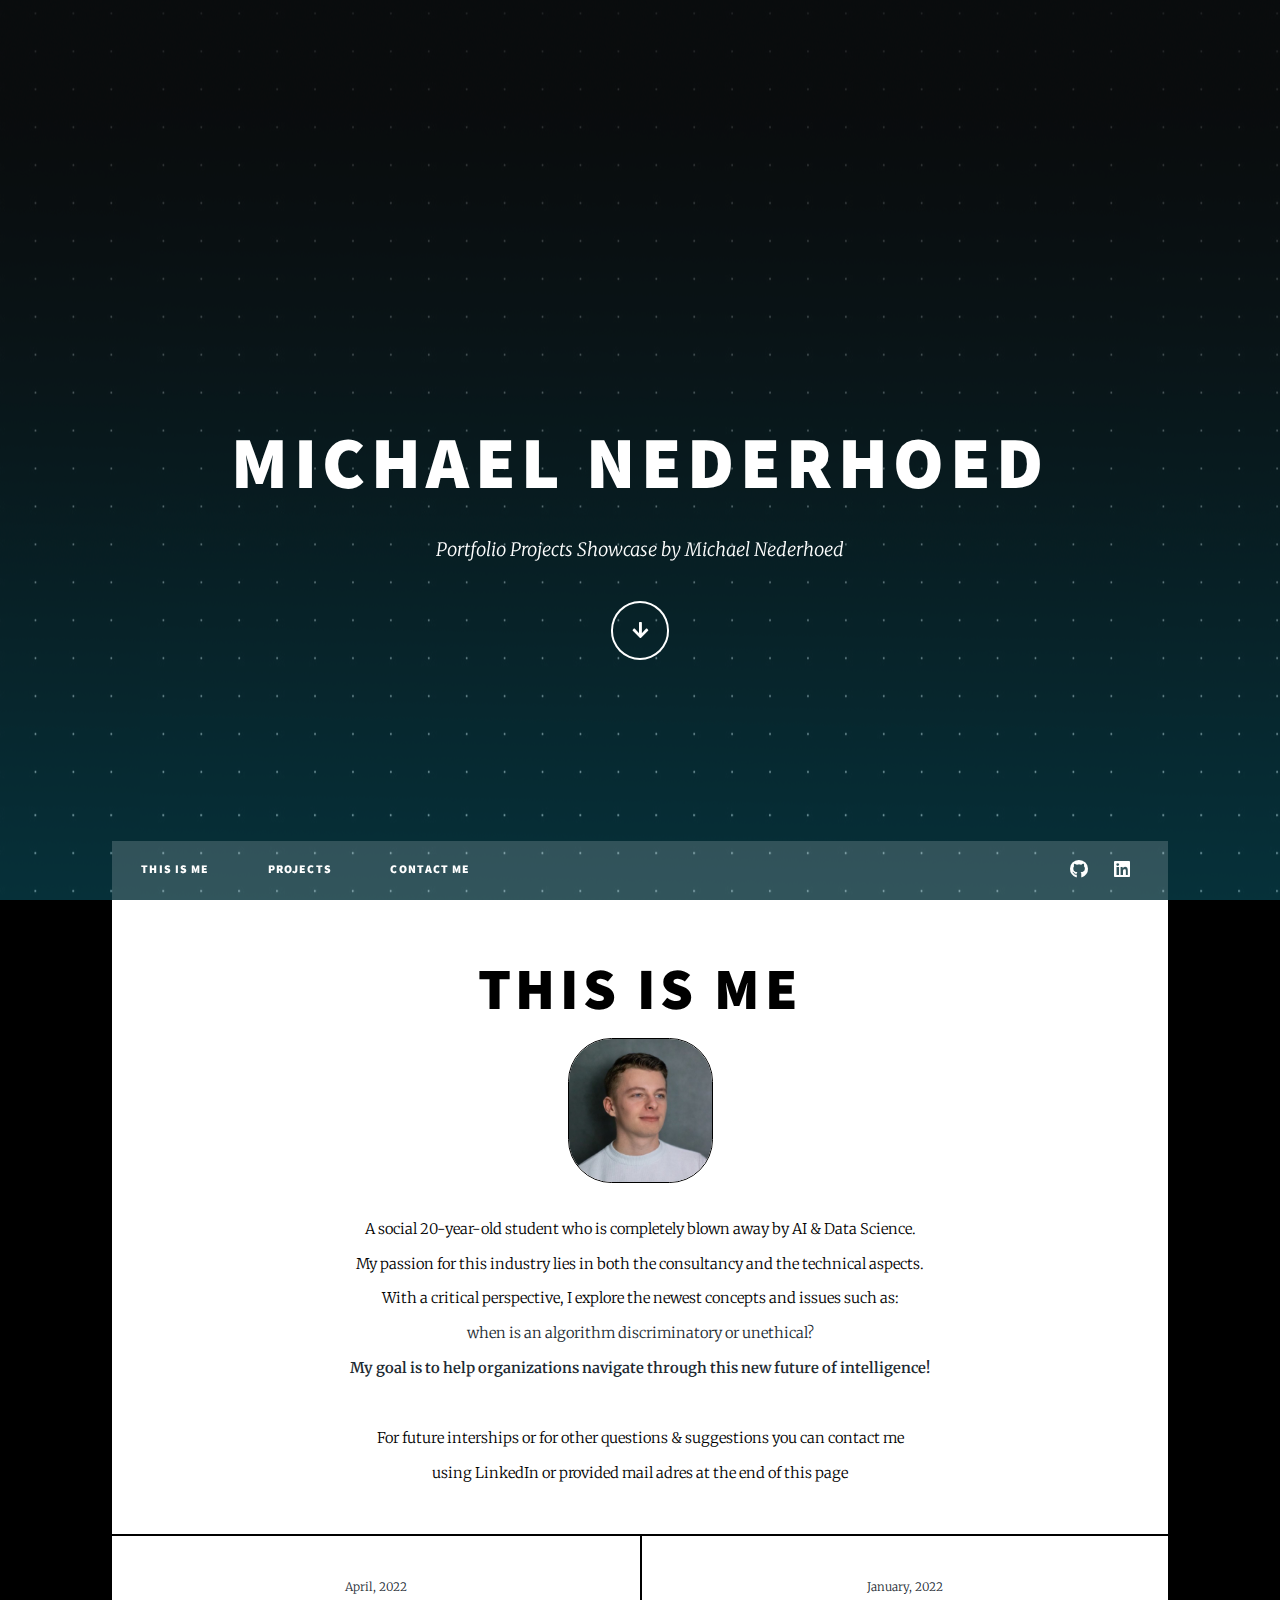
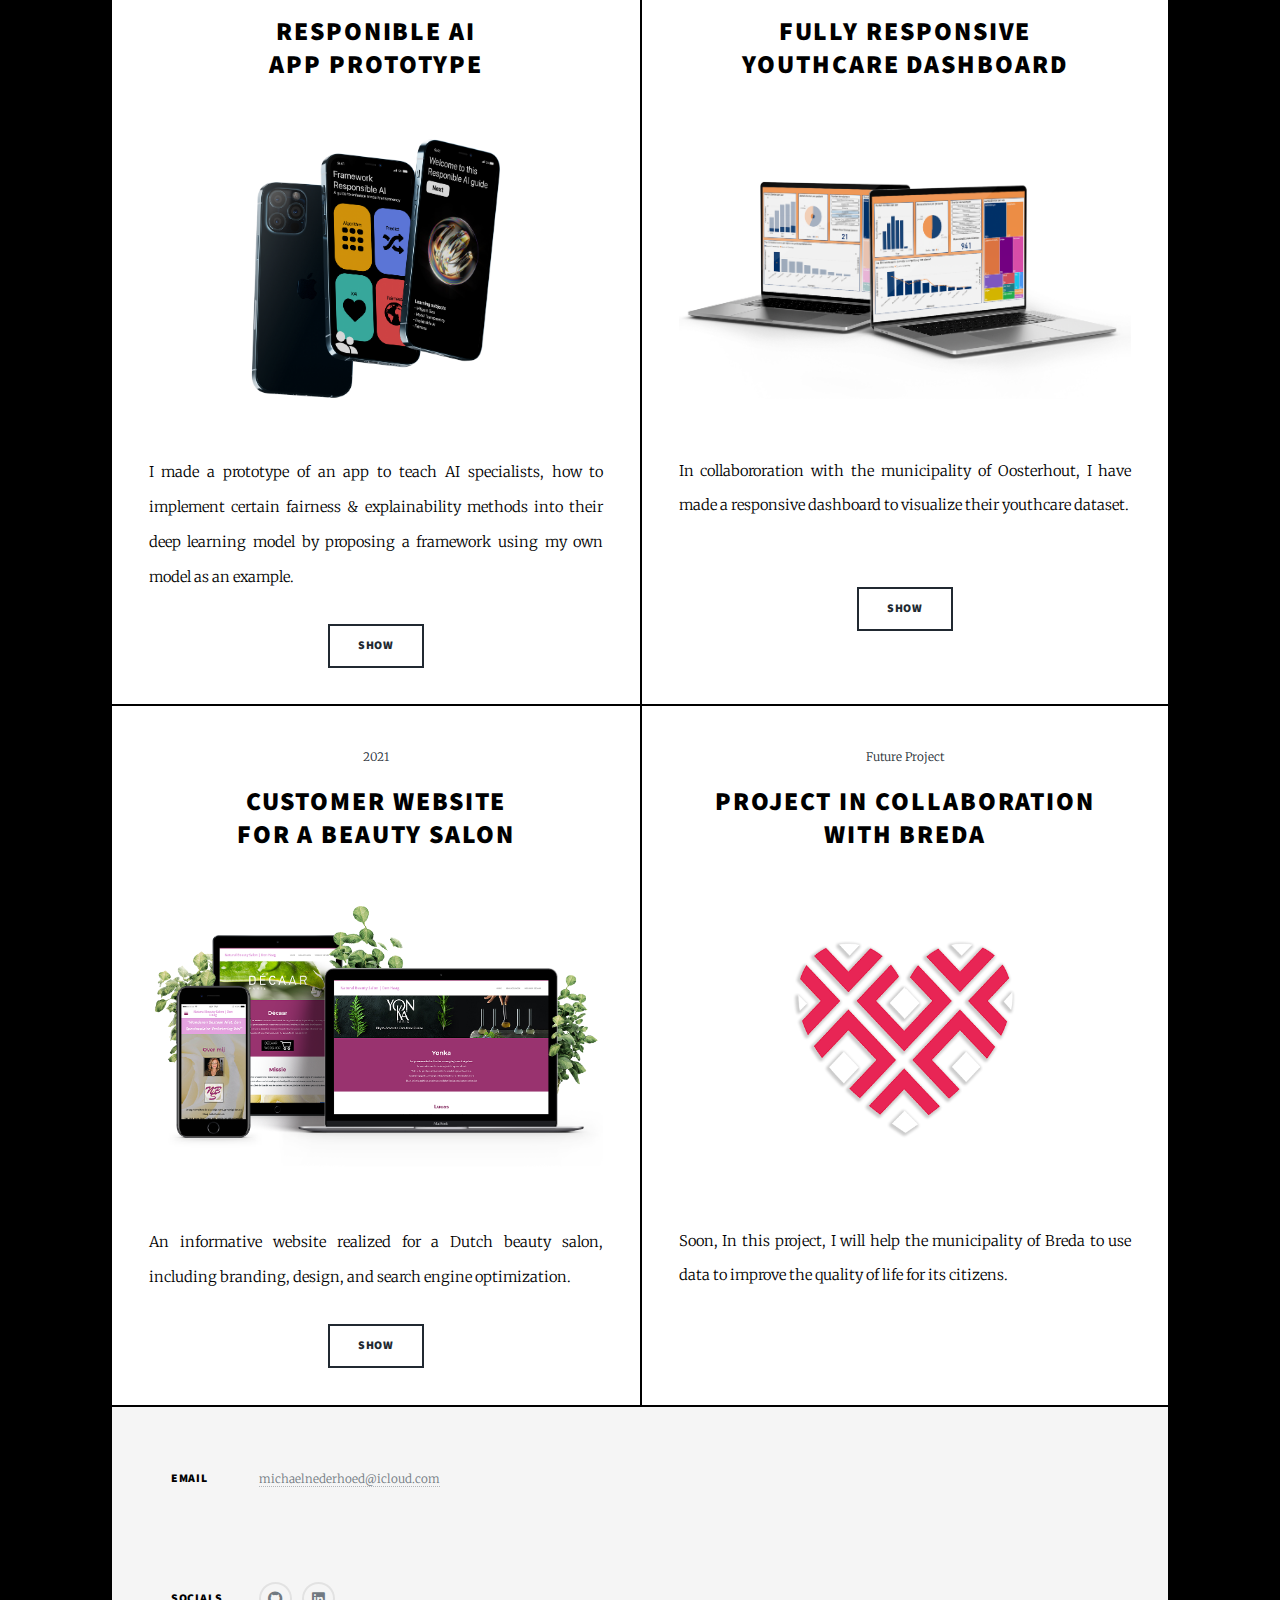
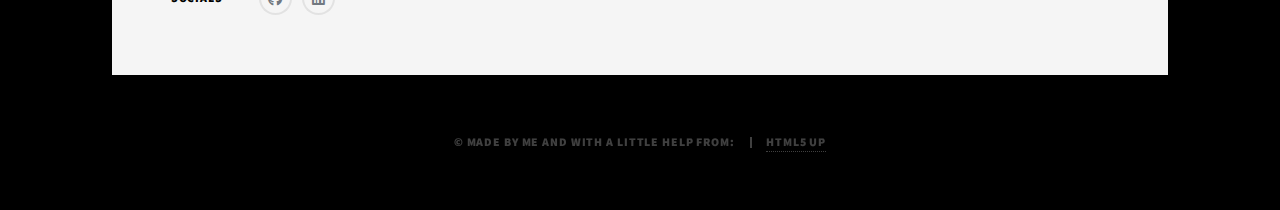
==== commit 419d0fd9: "Page added" ====
--- a/index.html
+++ b/index.html
@@ -47,7 +47,7 @@
 <!-- Nav -->
 <nav id="nav">
 	<ul class="links" id="links">
-		<li><a href="#main"242D32>This is me</a></li>
+		<li><a href="#main2"242D32>This is me</a></li>
 		<li ><a href="#proj">Projects</a></li>
 		<li><a href="#footer">Contact me</a></li>
 	</ul>
@@ -90,10 +90,10 @@
 										<span class="date">April, 2022</span>
 										<h2>Responible AI <br /> App Prototype</h2>
 									</header>
-									<a href="#" class="image fit"><img src="images/prototype.png" alt="" /></a>
+									<a href="cssslider_files/prototype.html" class="image fit"><img src="images/prototype.png" alt="" /></a>
 									<p>I made a prototype of an app to teach AI specialists, how to implement certain fairness & explainability methods into their deep learning model by proposing a framework using my own model as an example.</p>
 									<ul class="actions special">
-										<li><a href="#" class="button">Show</a></li>
+										<li><a href="cssslider_files/prototype.html" class="button">Show</a></li>
 									</ul>
 								</article>
 								<article>
--- a/assets/css/main.css
+++ b/assets/css/main.css
@@ -331,7 +331,7 @@
 	}
 
 		hr.major {
-			margin: 5rem 0;
+			margin: 1rem 0;
 		}
 
 	.align-left {
@@ -2427,7 +2427,7 @@
 
 		.image.main {
 			display: block;
-			margin: 4rem 0;
+			margin: 2rem 0;
 			width: 100%;
 		}
 
@@ -2689,7 +2689,7 @@
 		}
 
 		header.major {
-			margin: 0 0 5rem 0;
+			margin: 0 0 0rem 0;
 			text-align: center;
 		}
 
@@ -2704,7 +2704,7 @@
 
 			header.major > .date {
 				font-size: 1rem;
-				margin: 0 0 4rem 0;
+				margin: 0 0 1rem 0;
 			}
 
 				header.major > .date:before, header.major > .date:after {
@@ -2735,7 +2735,7 @@
 		@media screen and (max-width: 736px) {
 
 			header.major {
-				margin: 0 0 2rem 0;
+				margin: 0 0 1rem 0;
 			}
 
 		}
@@ -3512,7 +3512,6 @@
 		#main > * {
 			padding: 4rem 4rem 2rem 4rem ;
 			border-top: solid 2px #000000;
-			margin: 0;
 		}
 
 			#main > *:first-child {
@@ -3534,7 +3533,7 @@
 			#main > .post header.major > h1, #main > .post header.major h2 {
 				font-size: 4rem;
 				line-height: 1.1;
-				margin: 0 0 2rem 0;
+				margin: 0 0 1rem 0;
 			}
 
 			#main > .post.featured {
@@ -3557,7 +3556,7 @@
 
 					#main > .post header.major > .date {
 						margin-top: -1rem;
-						margin-bottom: 2rem;
+						margin-bottom: 1rem;
 					}
 
 					#main > .post header.major > h1, #main > .post header.major h2 {
@@ -3677,7 +3676,7 @@
 		@media screen and (max-width: 736px) {
 
 			#main > * {
-				padding: 2rem 2rem 1rem 2rem ;
+				padding: 2rem 0rem 1rem 0rem ;
 			}
 			#actions {
 				padding-bottom: 0vh;
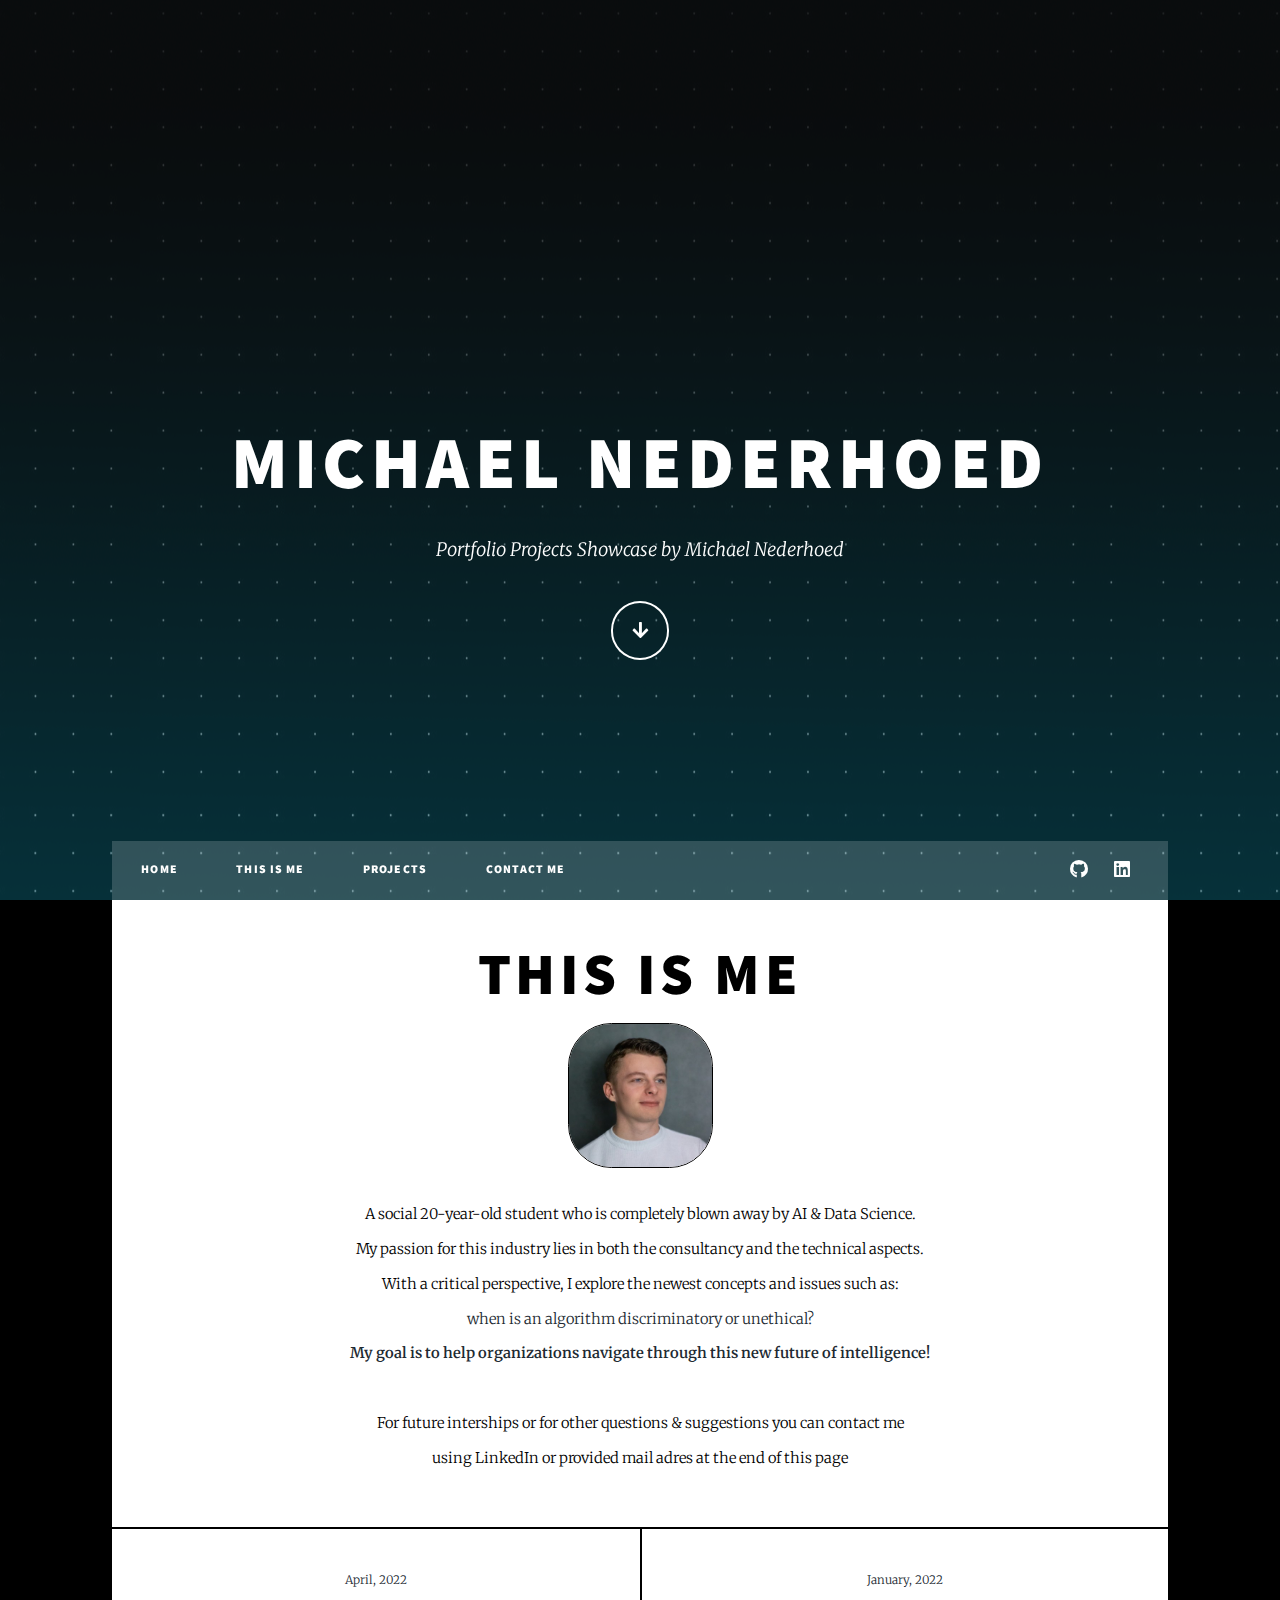
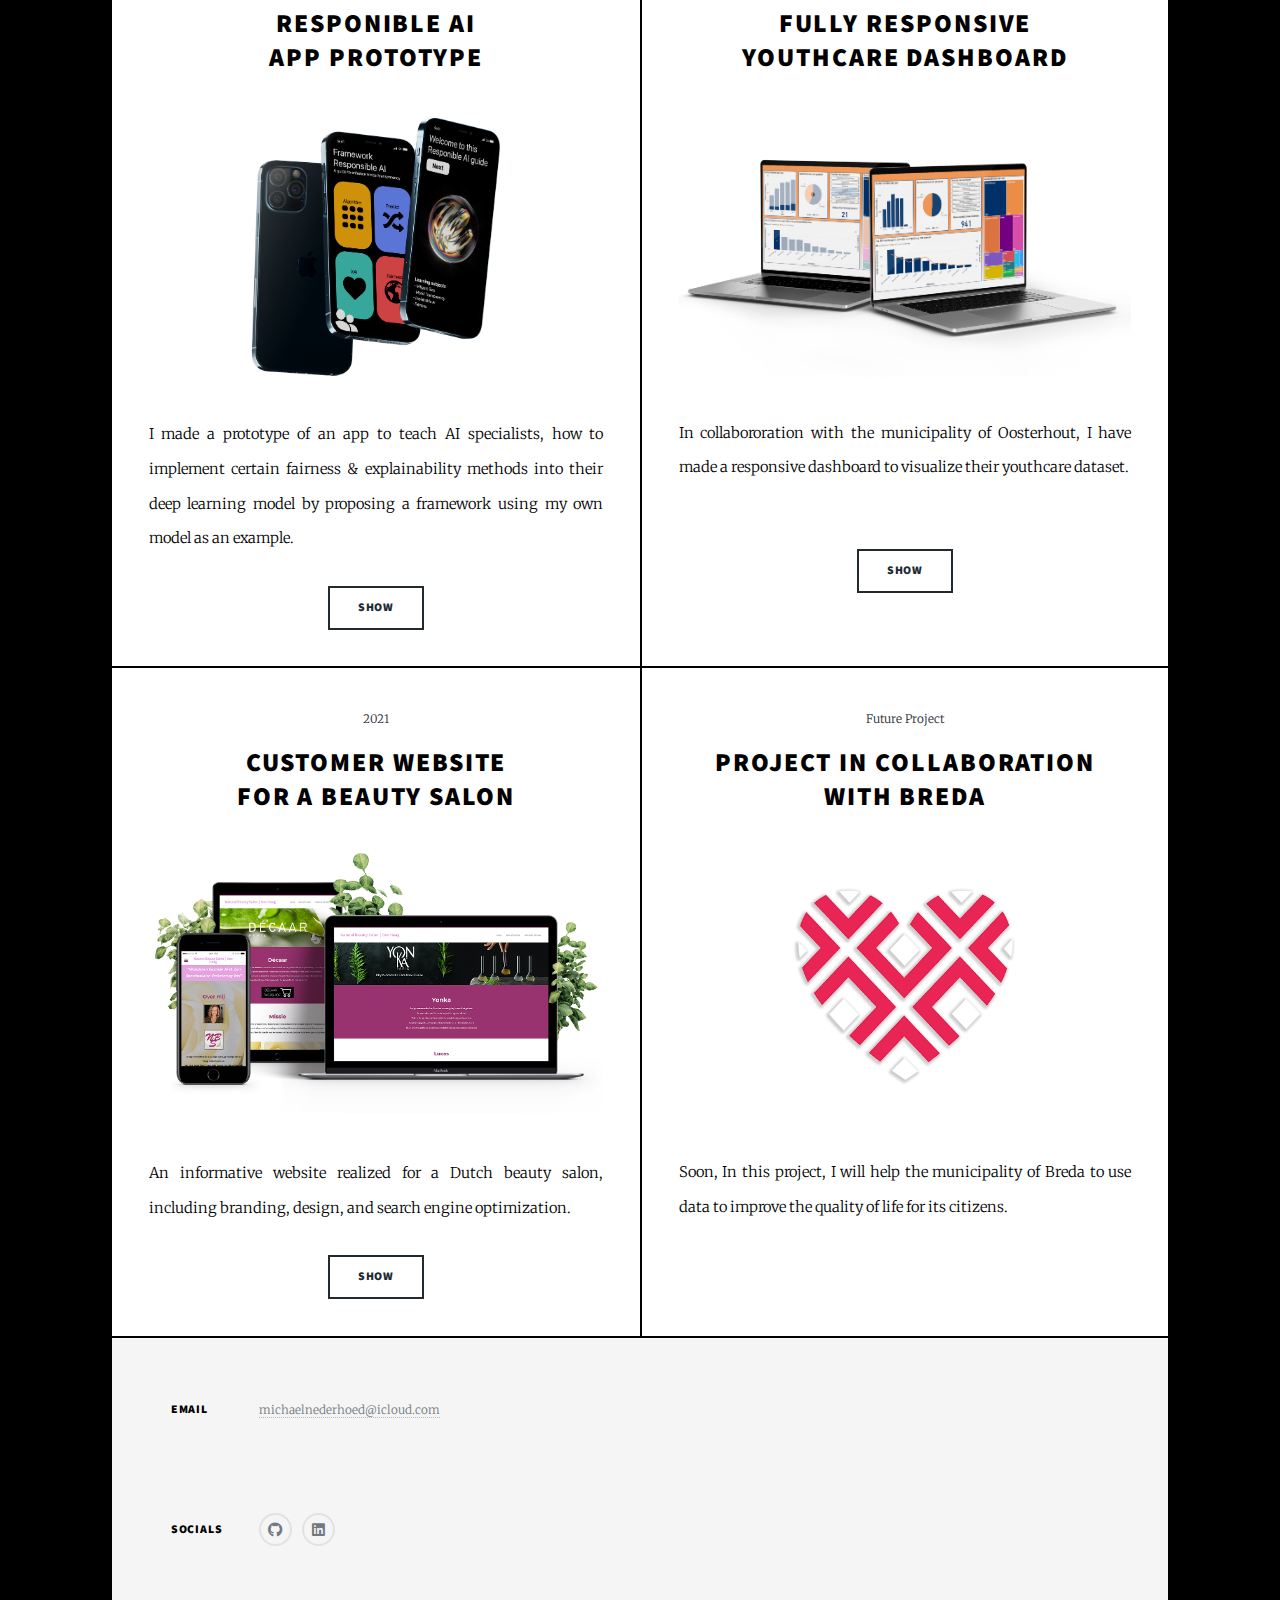
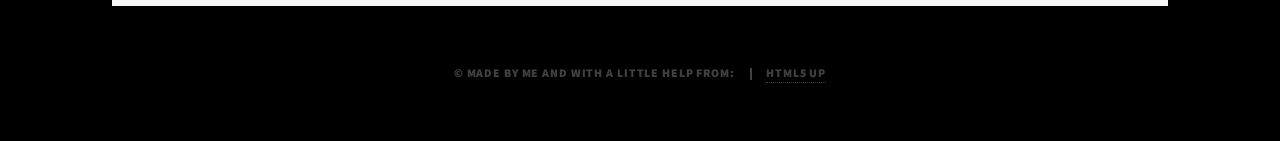
==== commit 2d14b964: "Started making dashboard page" ====
--- a/index.html
+++ b/index.html
@@ -47,9 +47,10 @@
 <!-- Nav -->
 <nav id="nav">
 	<ul class="links" id="links">
-		<li><a href="#main2"242D32>This is me</a></li>
-		<li ><a href="#proj">Projects</a></li>
-		<li><a href="#footer">Contact me</a></li>
+		<li><a class="scrolly" href="#"242D32>Home</a></li>
+		<li><a class="scrolly" href="#main2"242D32>This is me</a></li>
+		<li ><a class="scrolly" href="#proj">Projects</a></li>
+		<li><a class="scrolly" href="#footer">Contact me</a></li>
 	</ul>
 	<ul class="icons">
 		<li><a href="https://github.com/MichaelNed/Portfolio class=" class= "icon brands alt fa-github"><span class="label">GitHub</span></a></li>
@@ -64,7 +65,7 @@
 					<div id="main"> 
 
 						<!-- Featured Post -->
-							<article class="post featured">
+							<article style="padding: 3rem 8rem 1.5rem 8rem;" class="post featured">
 								<header class="major">
 									<h2>This is me</h2>
 									<img src="images/me.jpeg" alt="" class="image--cover" /> 
@@ -102,11 +103,11 @@
 										<h2>Fully Responsive<br />
 											Youthcare Dashboard</h2>
 									</header>
-									<a class="image fit"><img src="images/dashboard.png" alt="" /></a>
+									<a href="cssslider_files/dashboard.html" class="image fit"><img src="images/dashboard.png" alt="" /></a>
 									<p>In collabororation with the municipality of Oosterhout, I have made a responsive dashboard to visualize their youthcare dataset.</p>
 									<p><br></p>
 									<ul class="actions special">
-										<li><a href="#" class="button">Show</a></li>
+										<li><a href="cssslider_files/dashboard.html" class="button">Show</a></li>
 									</ul>
 								</article>
 								<article>
--- a/assets/css/main.css
+++ b/assets/css/main.css
@@ -2413,7 +2413,7 @@
 
 		.image.fit {
 			display: block;
-			margin: 2.5rem 0;
+			margin: 1.4rem 0;
 			width: 100%;
 		}
 
